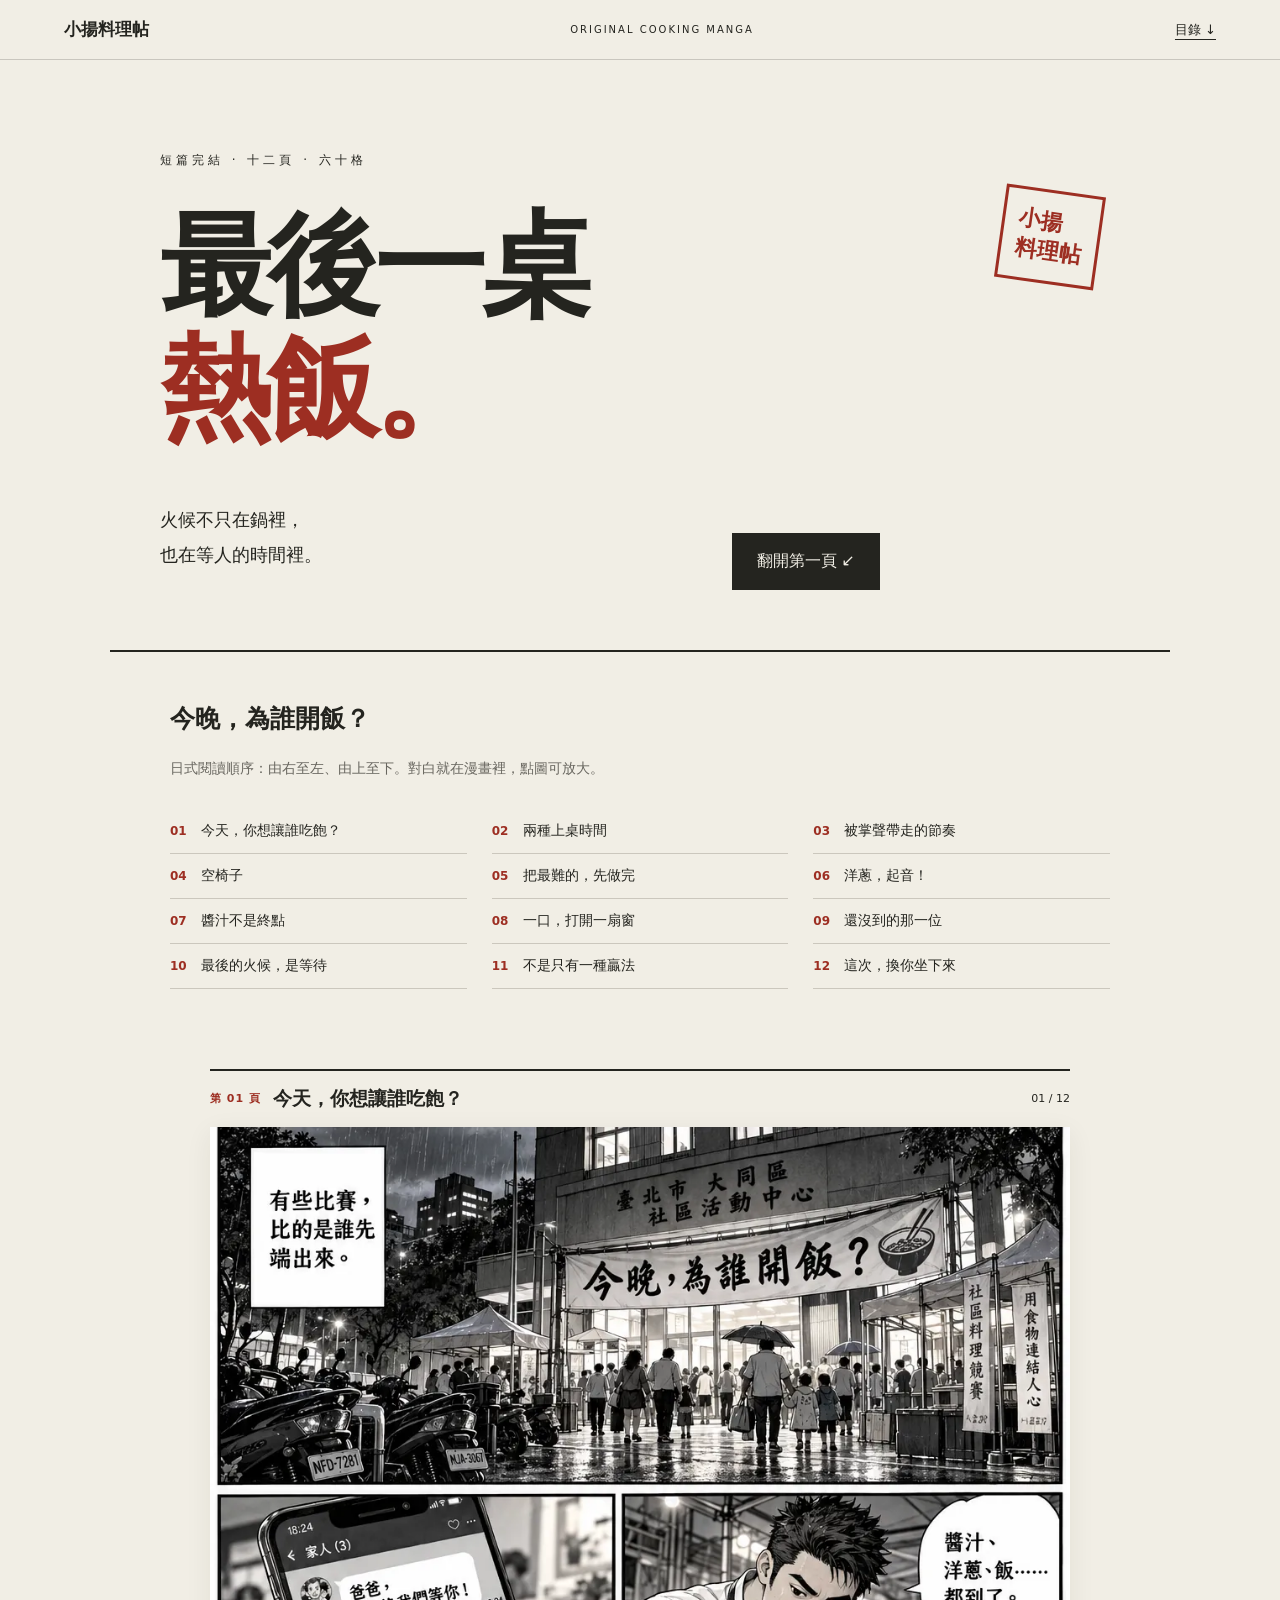
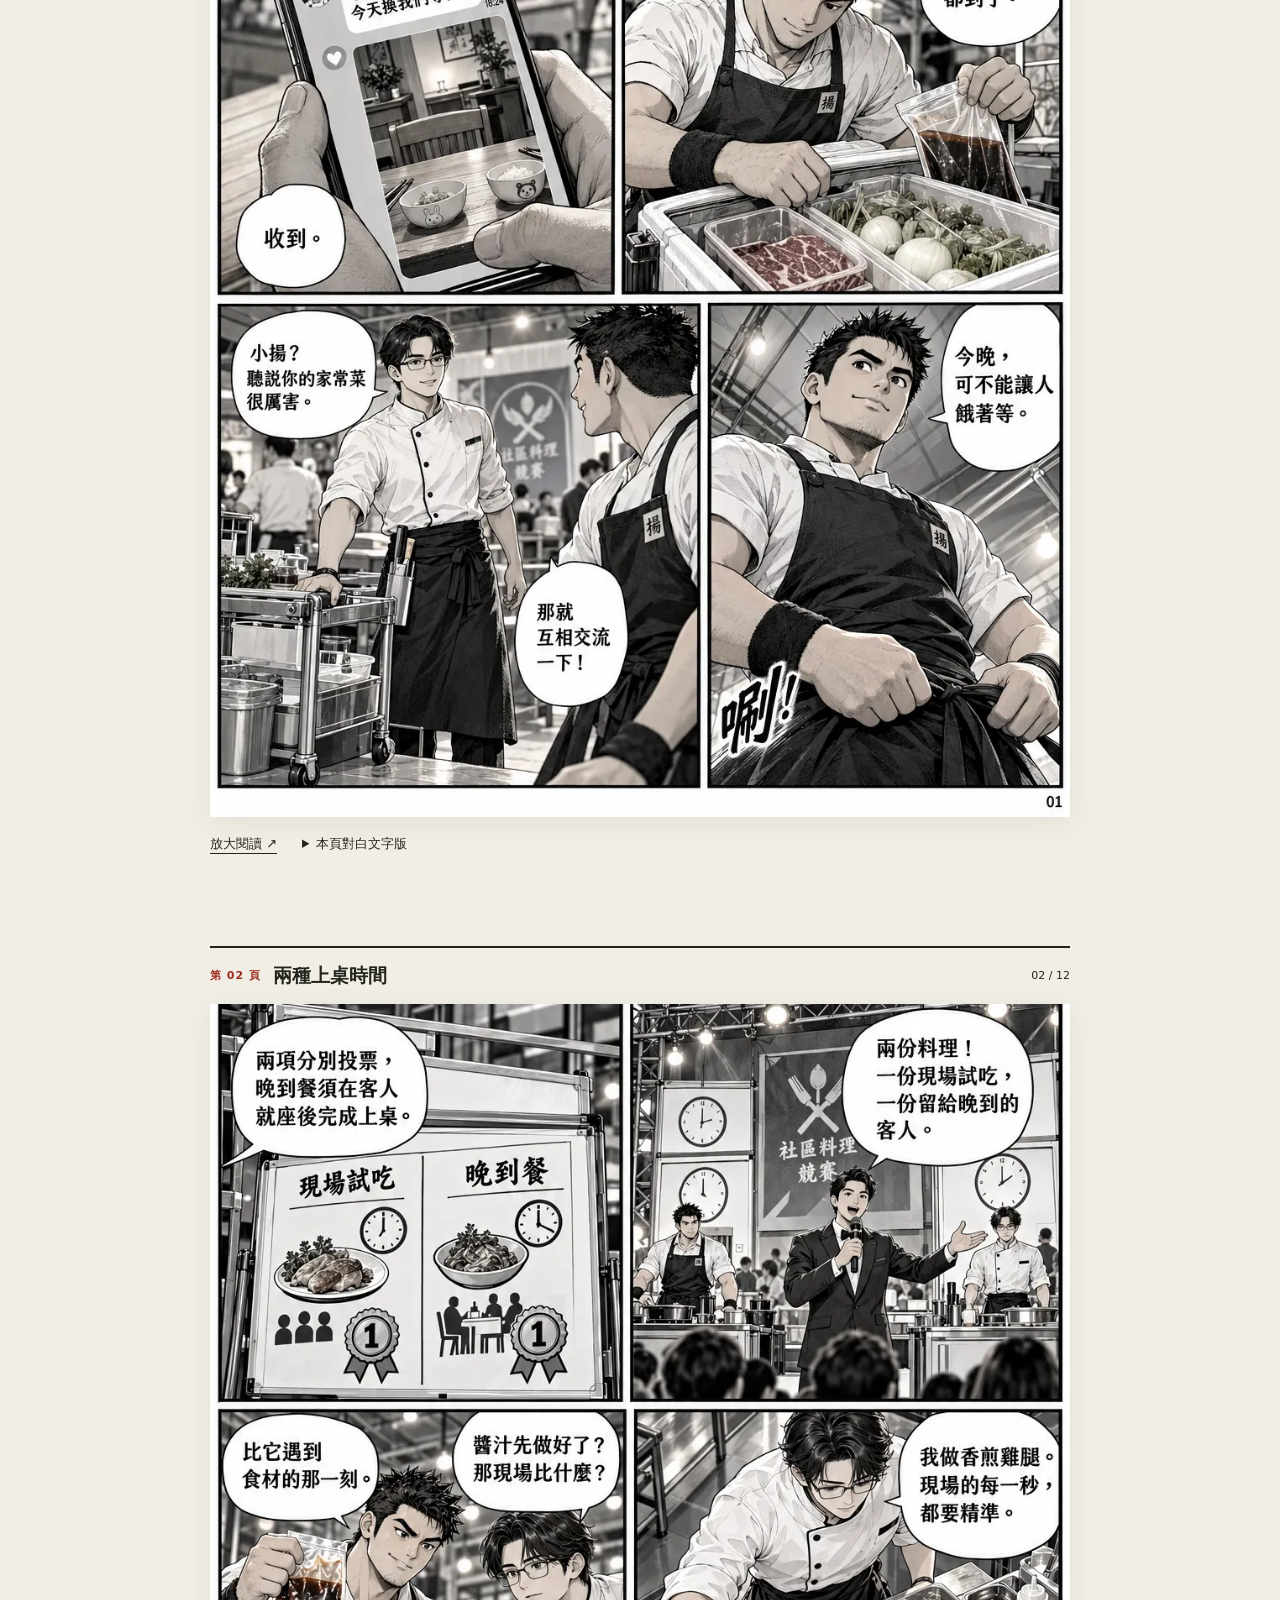
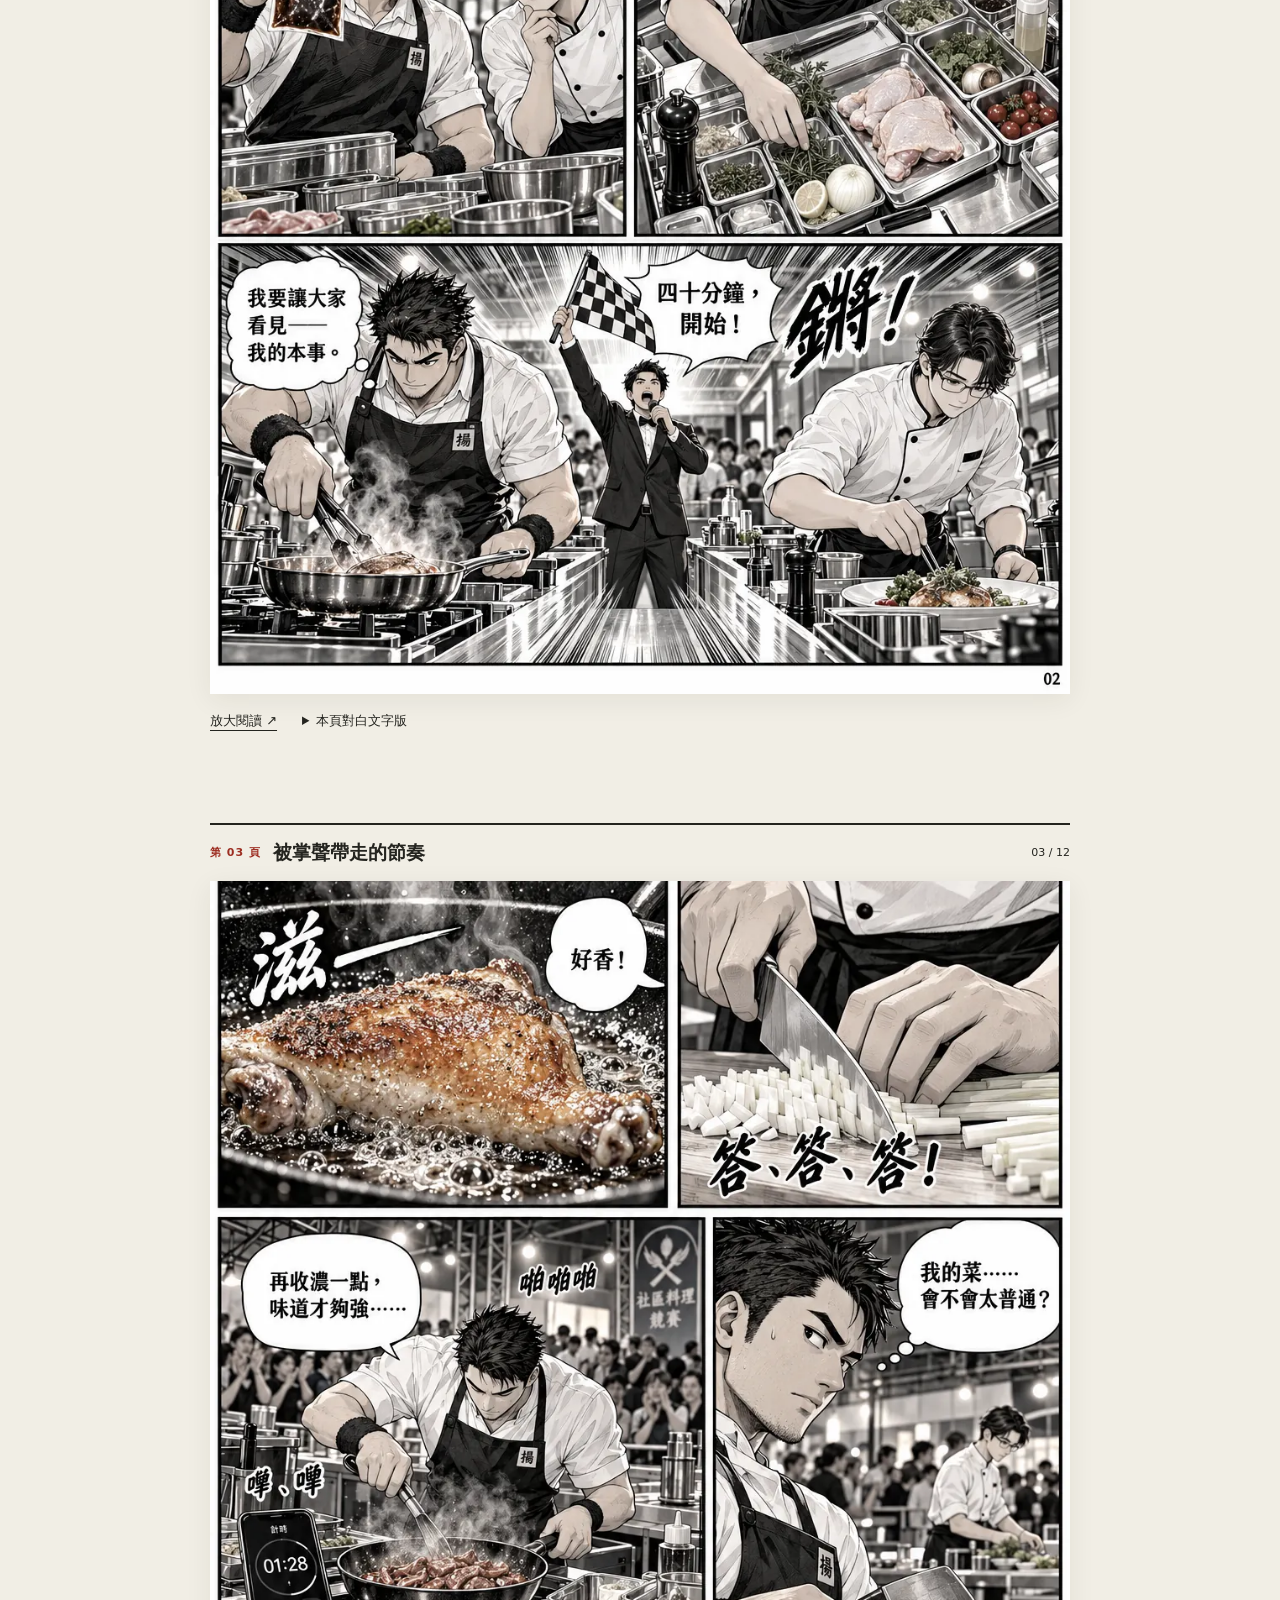
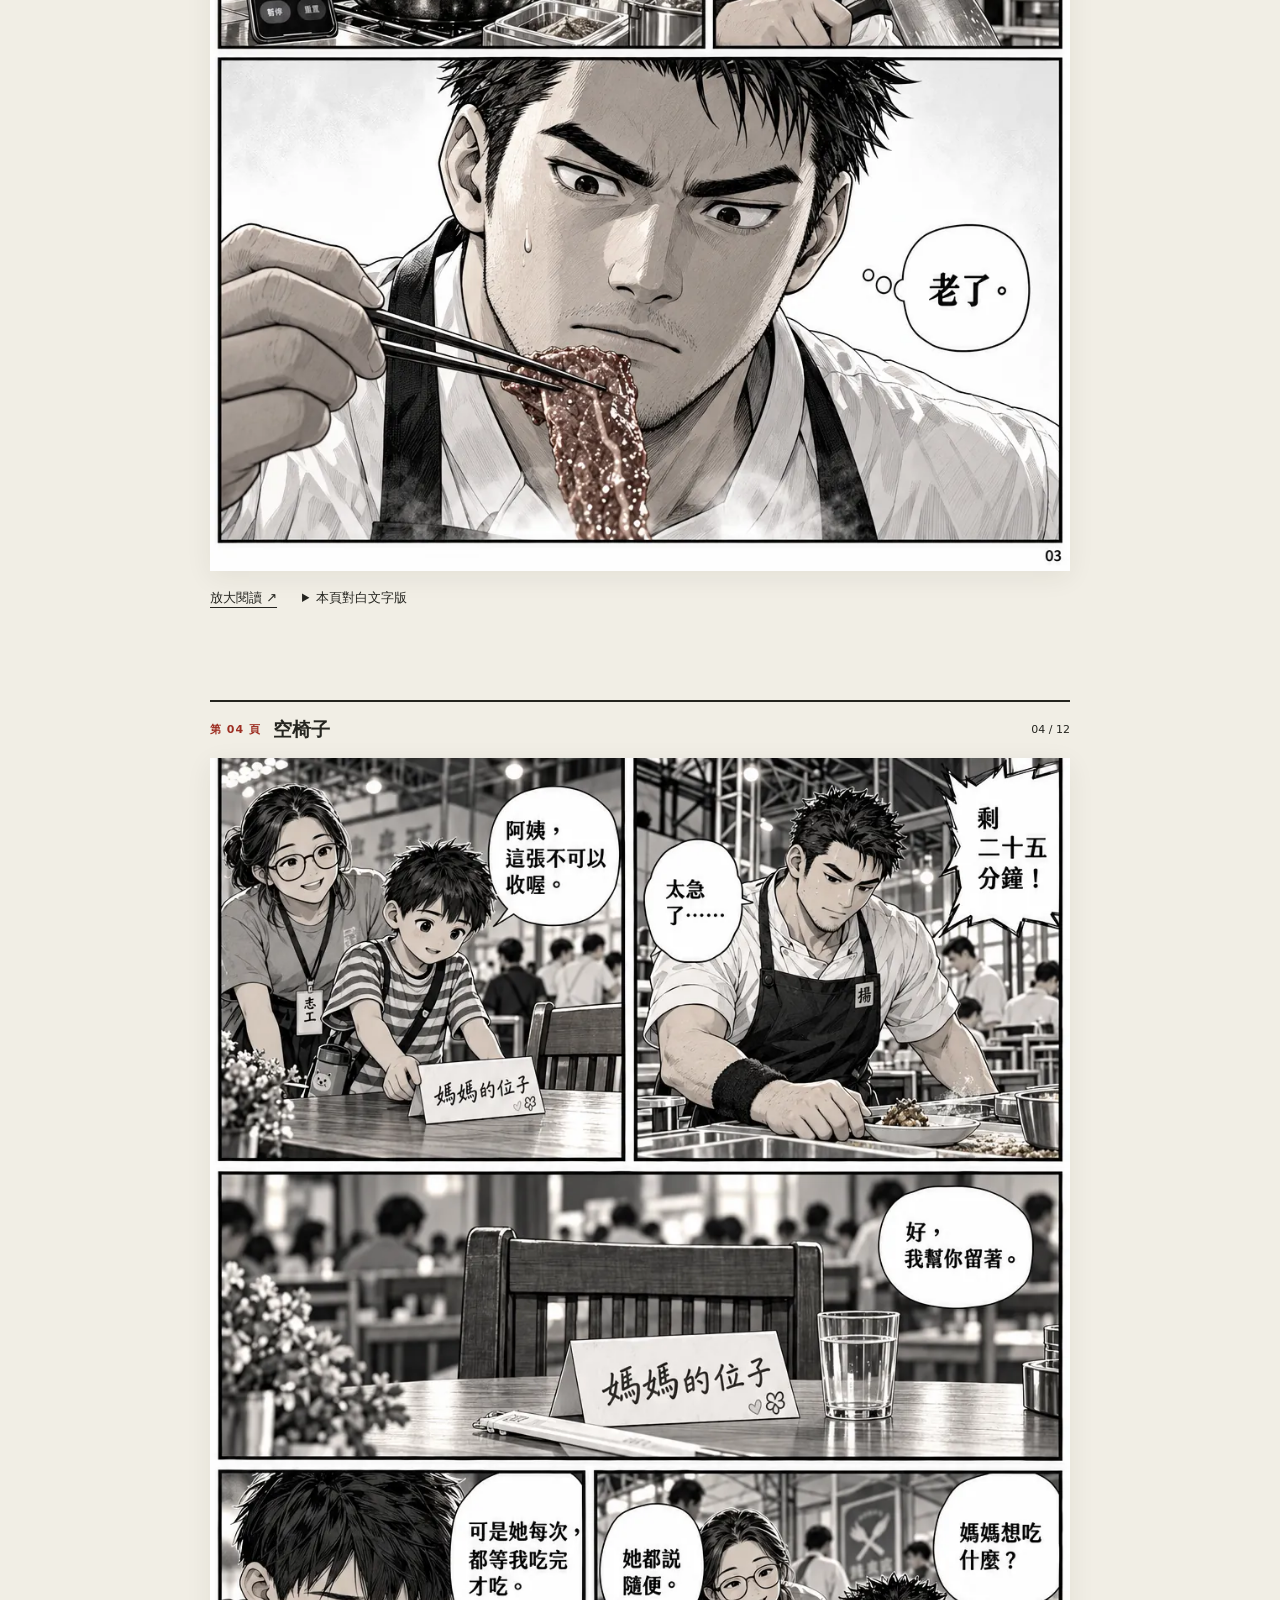
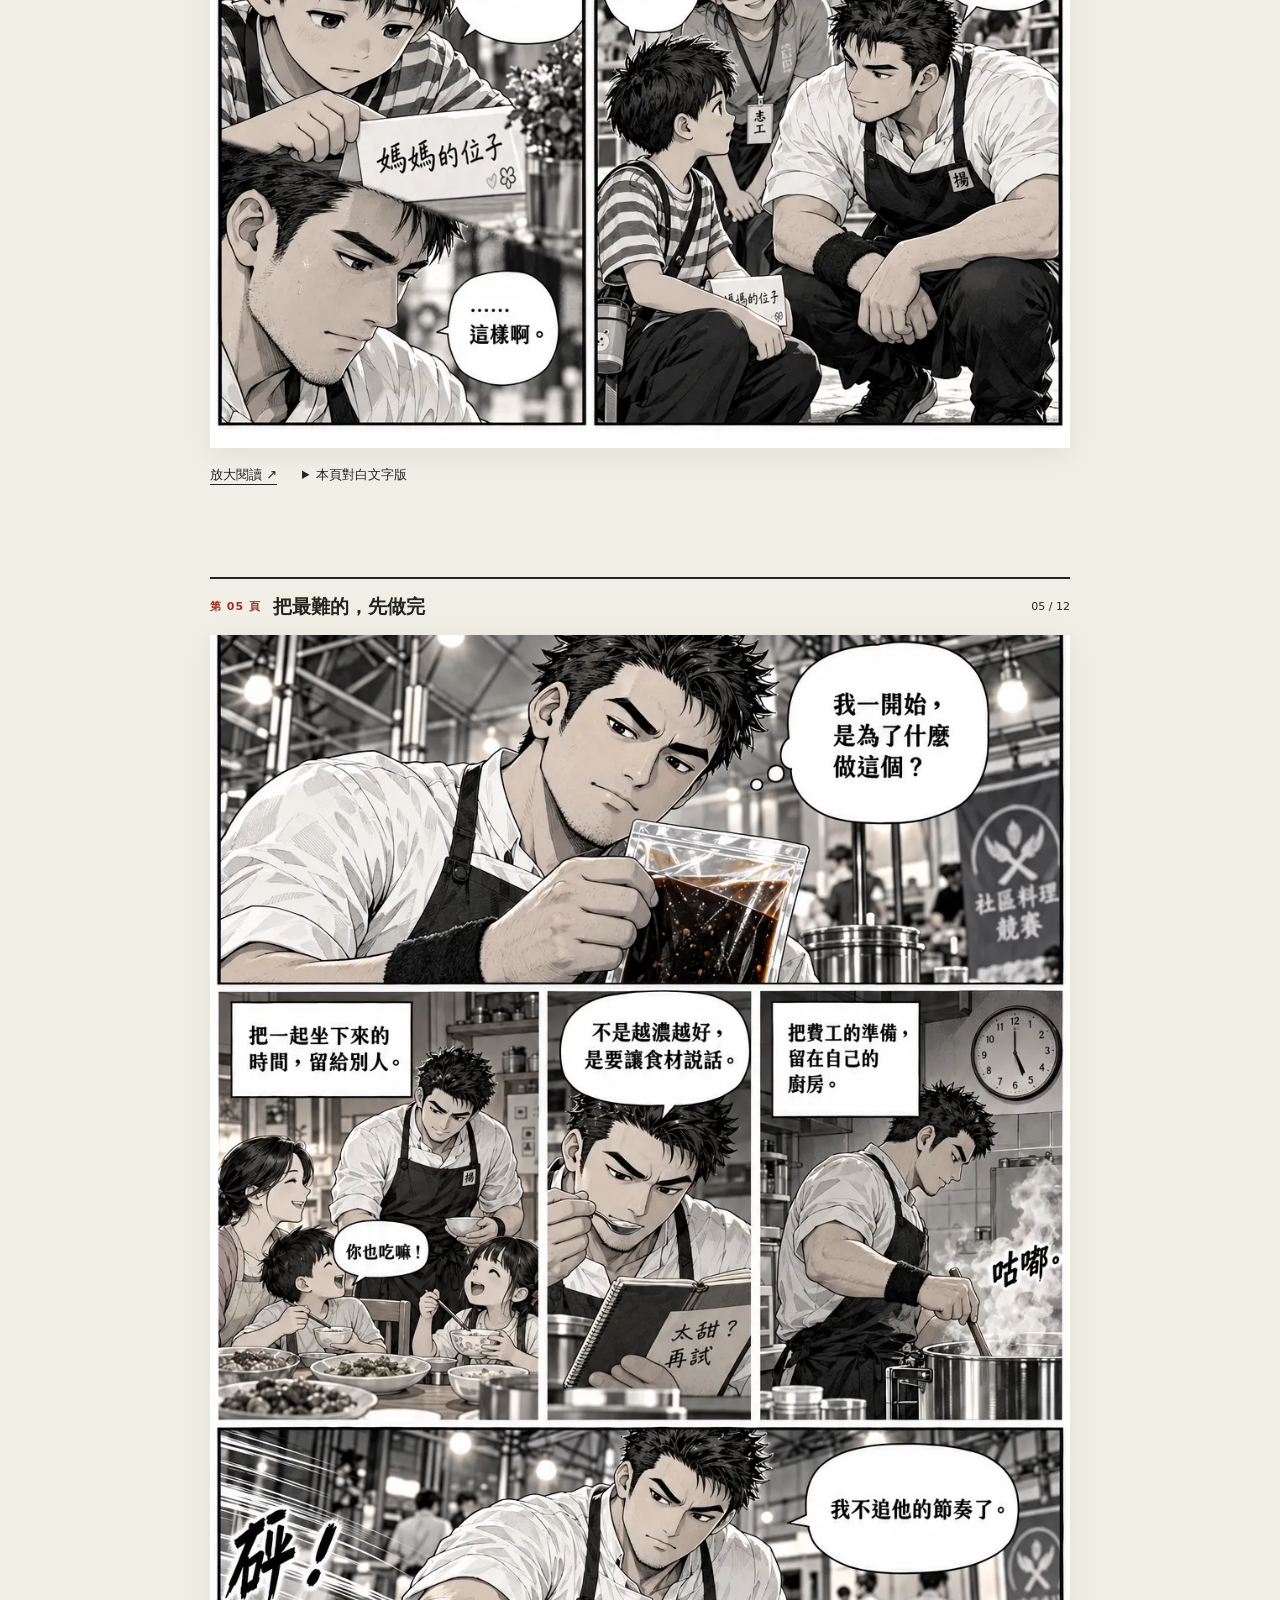
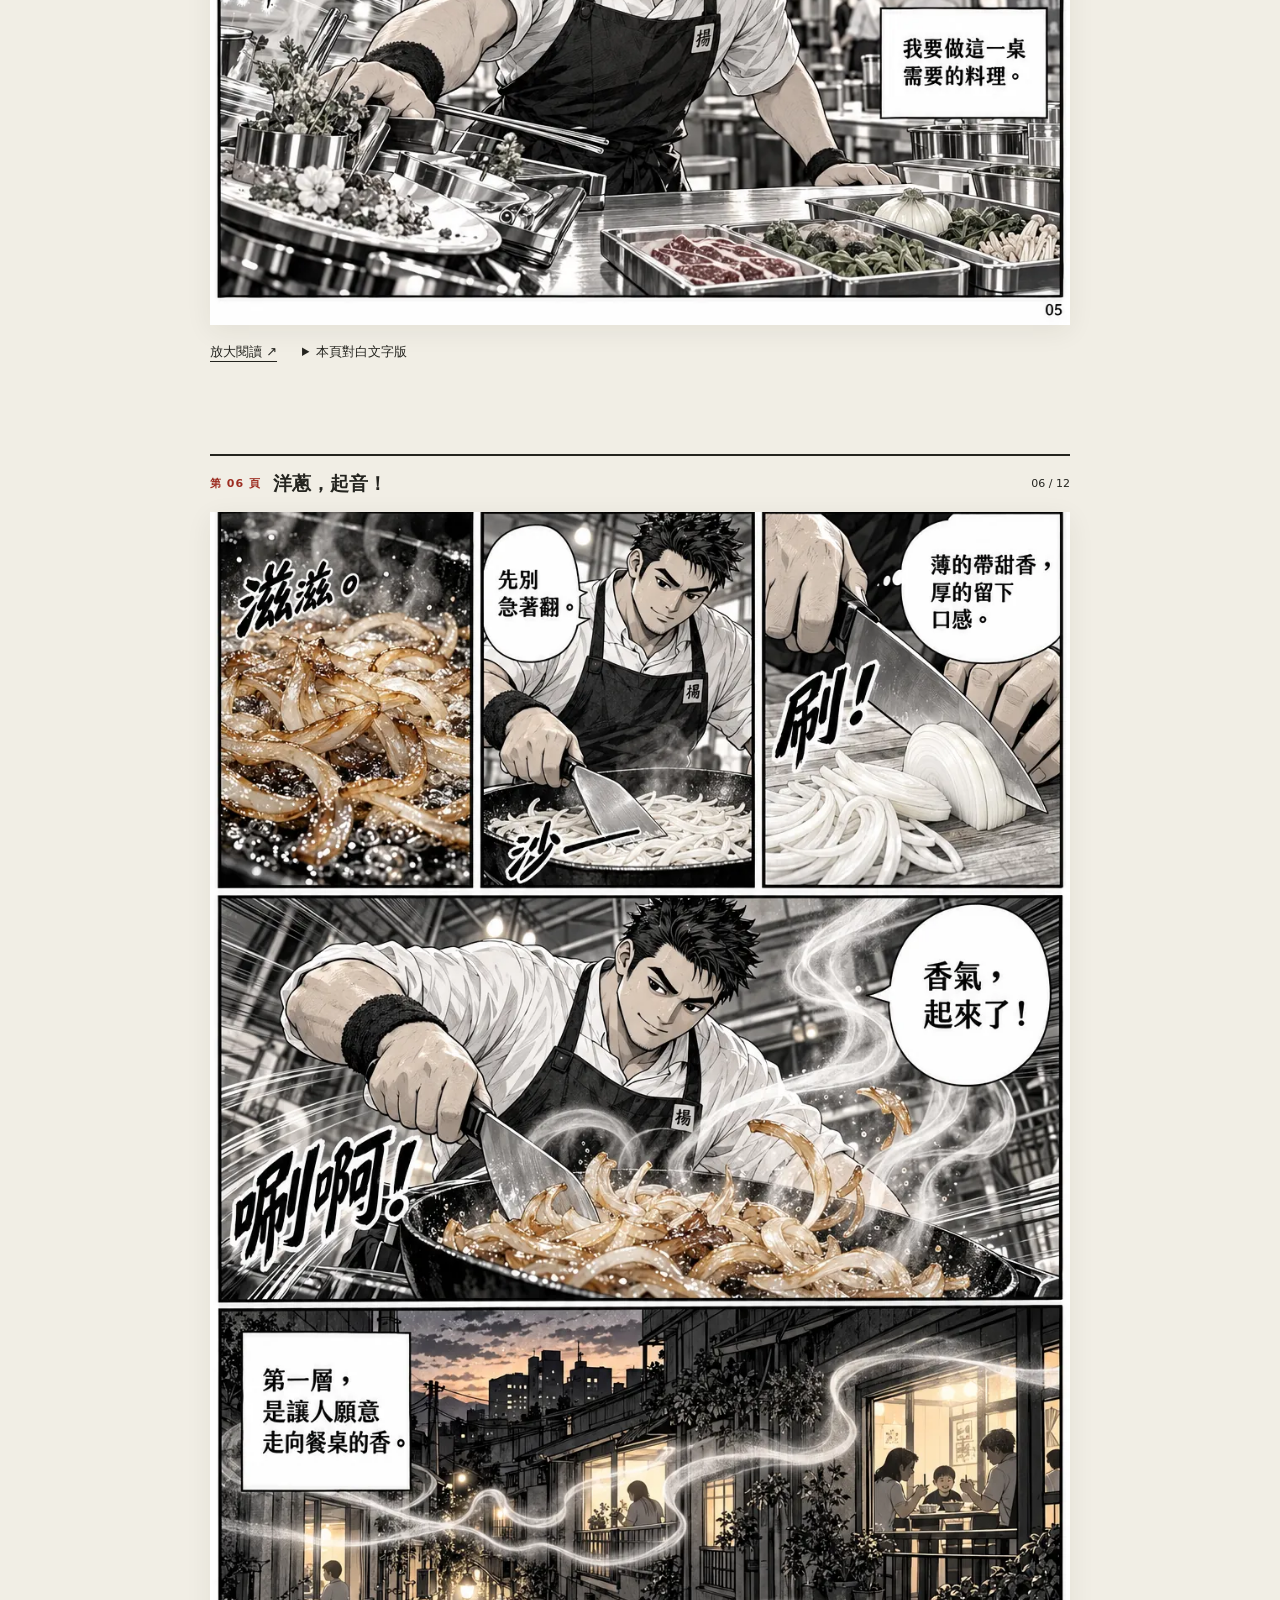
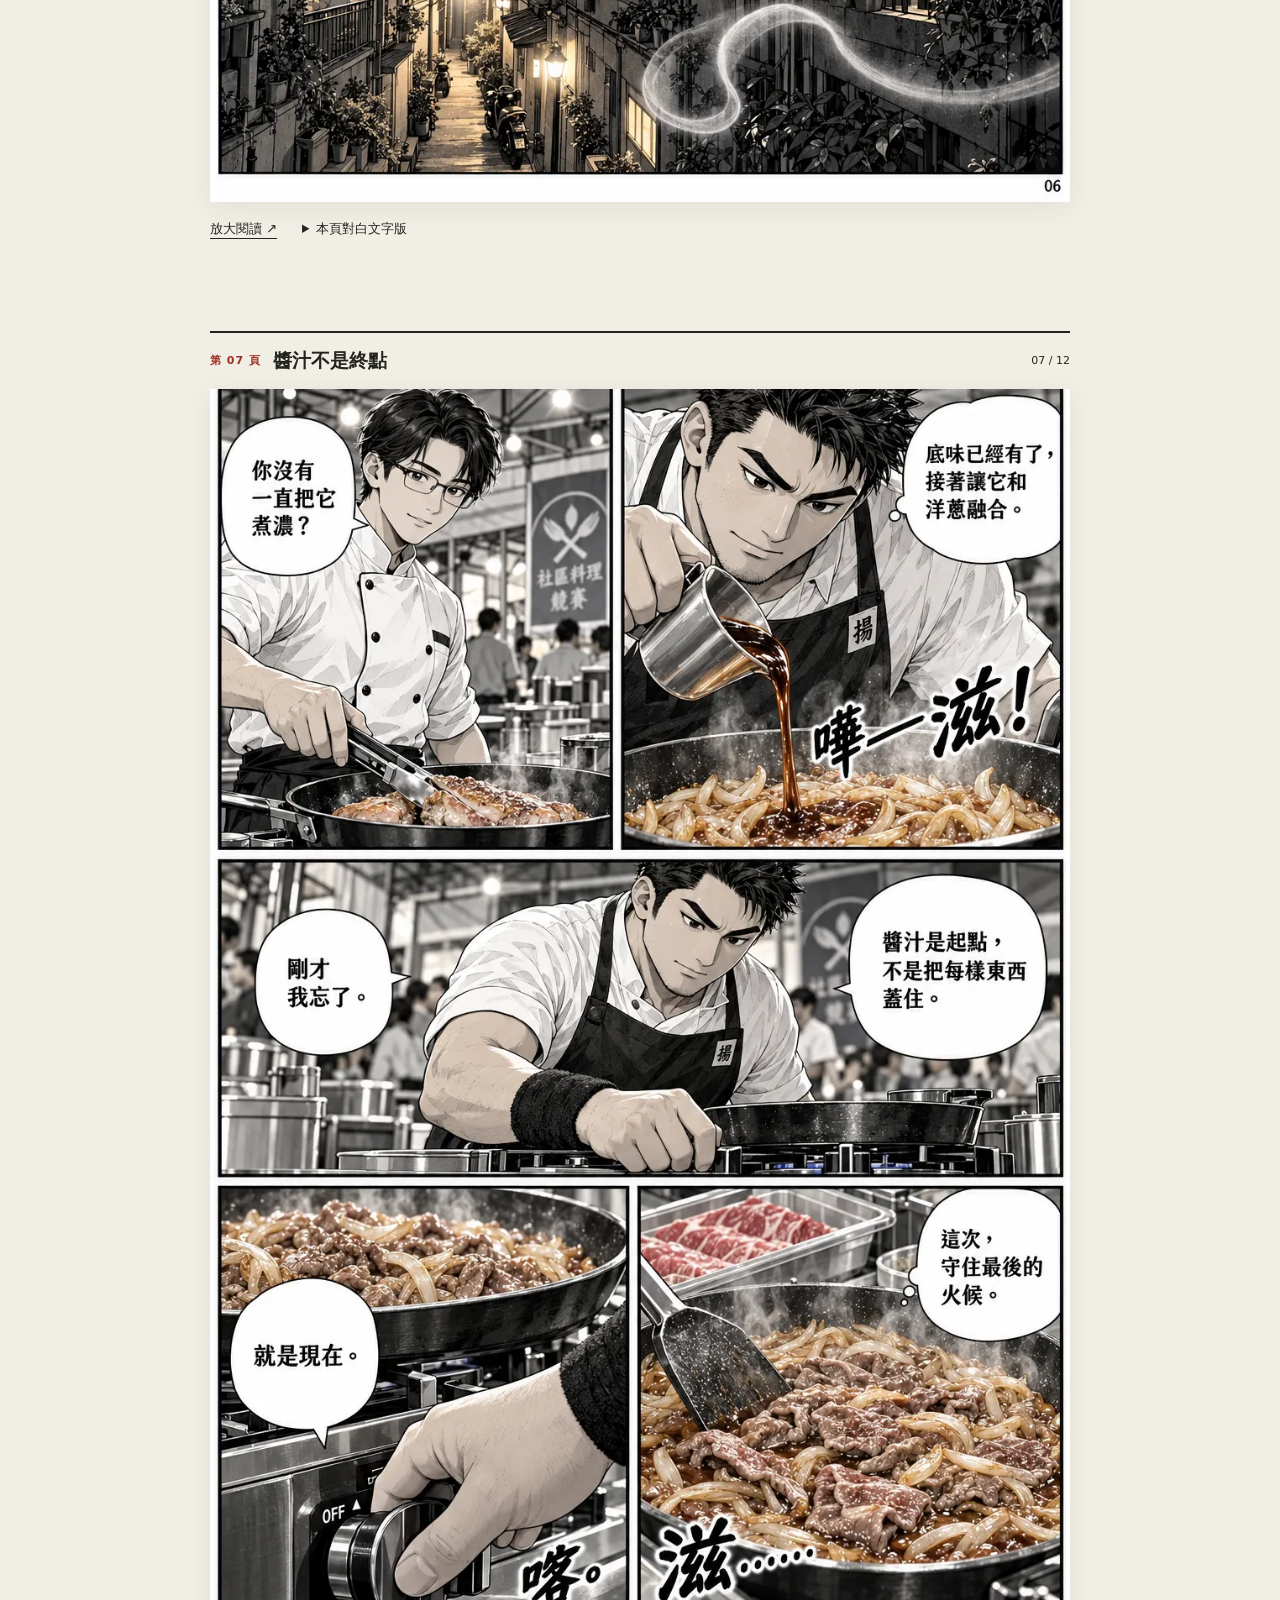
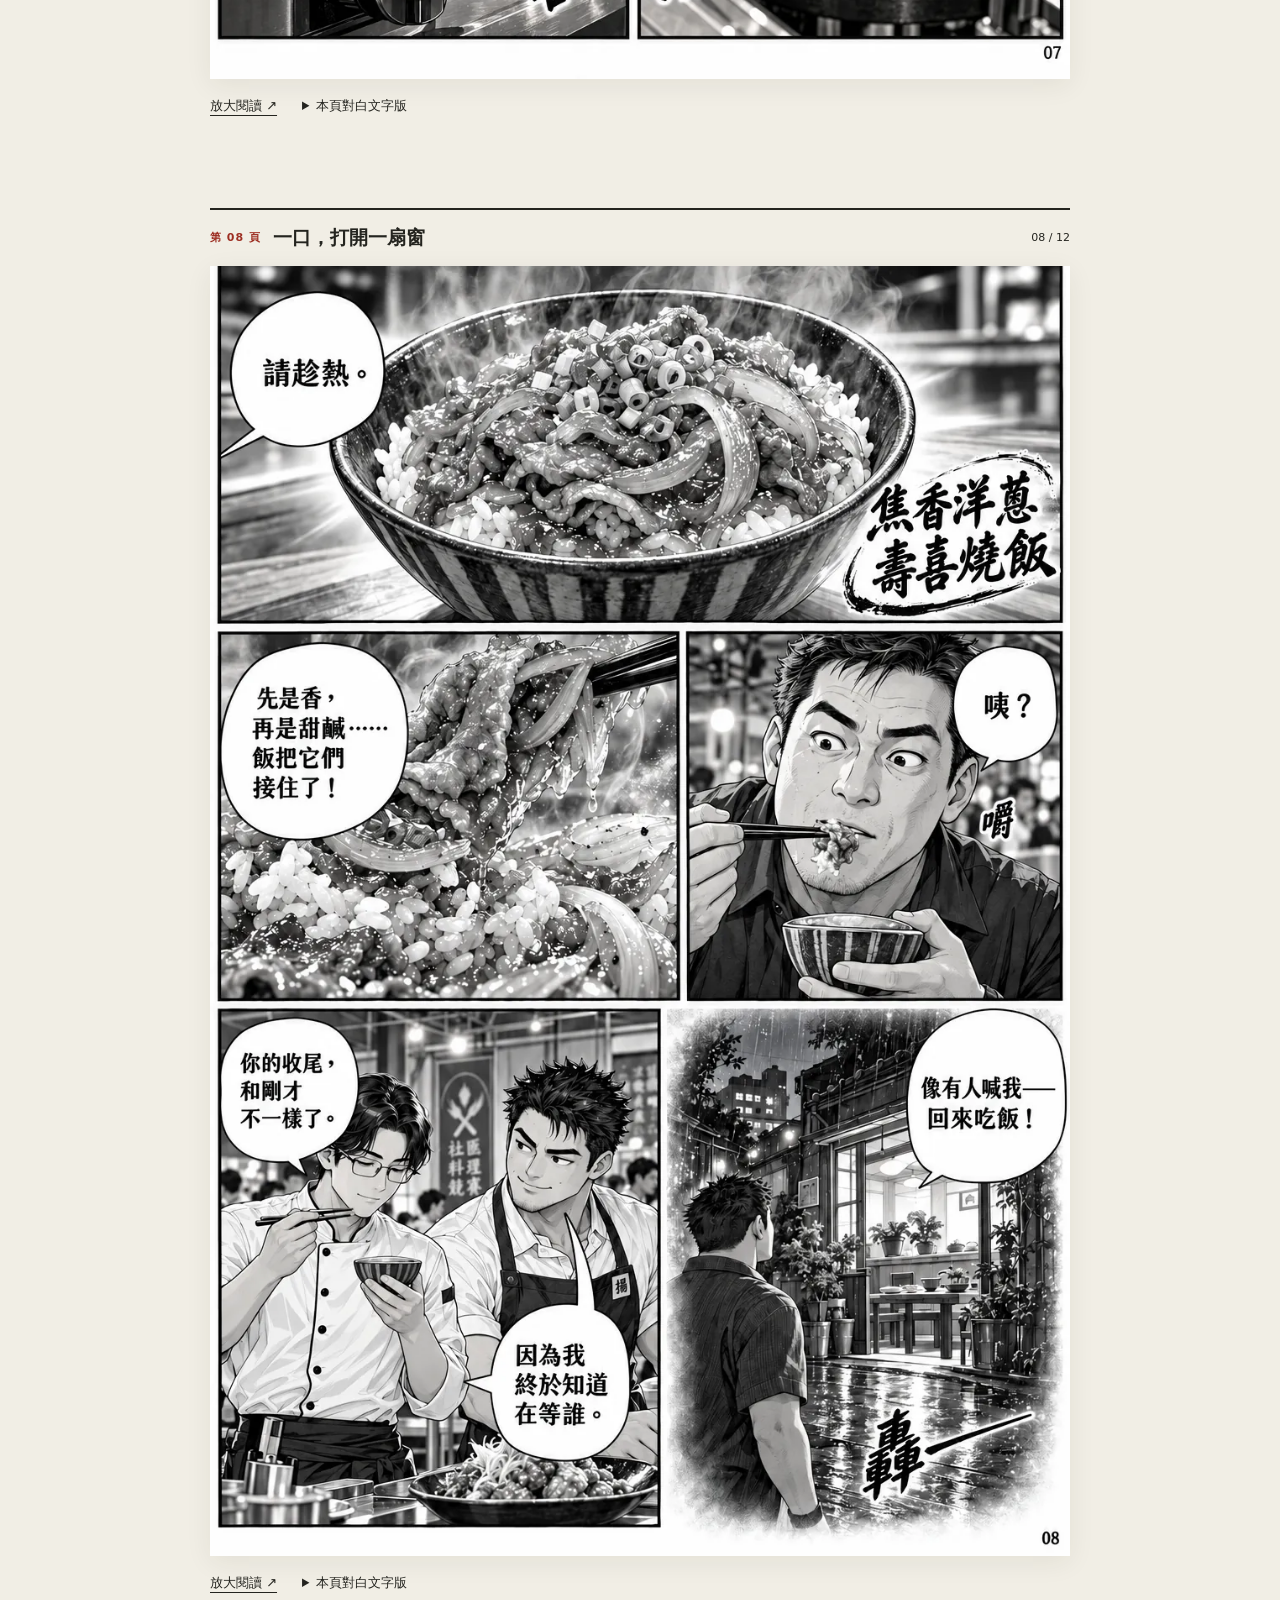
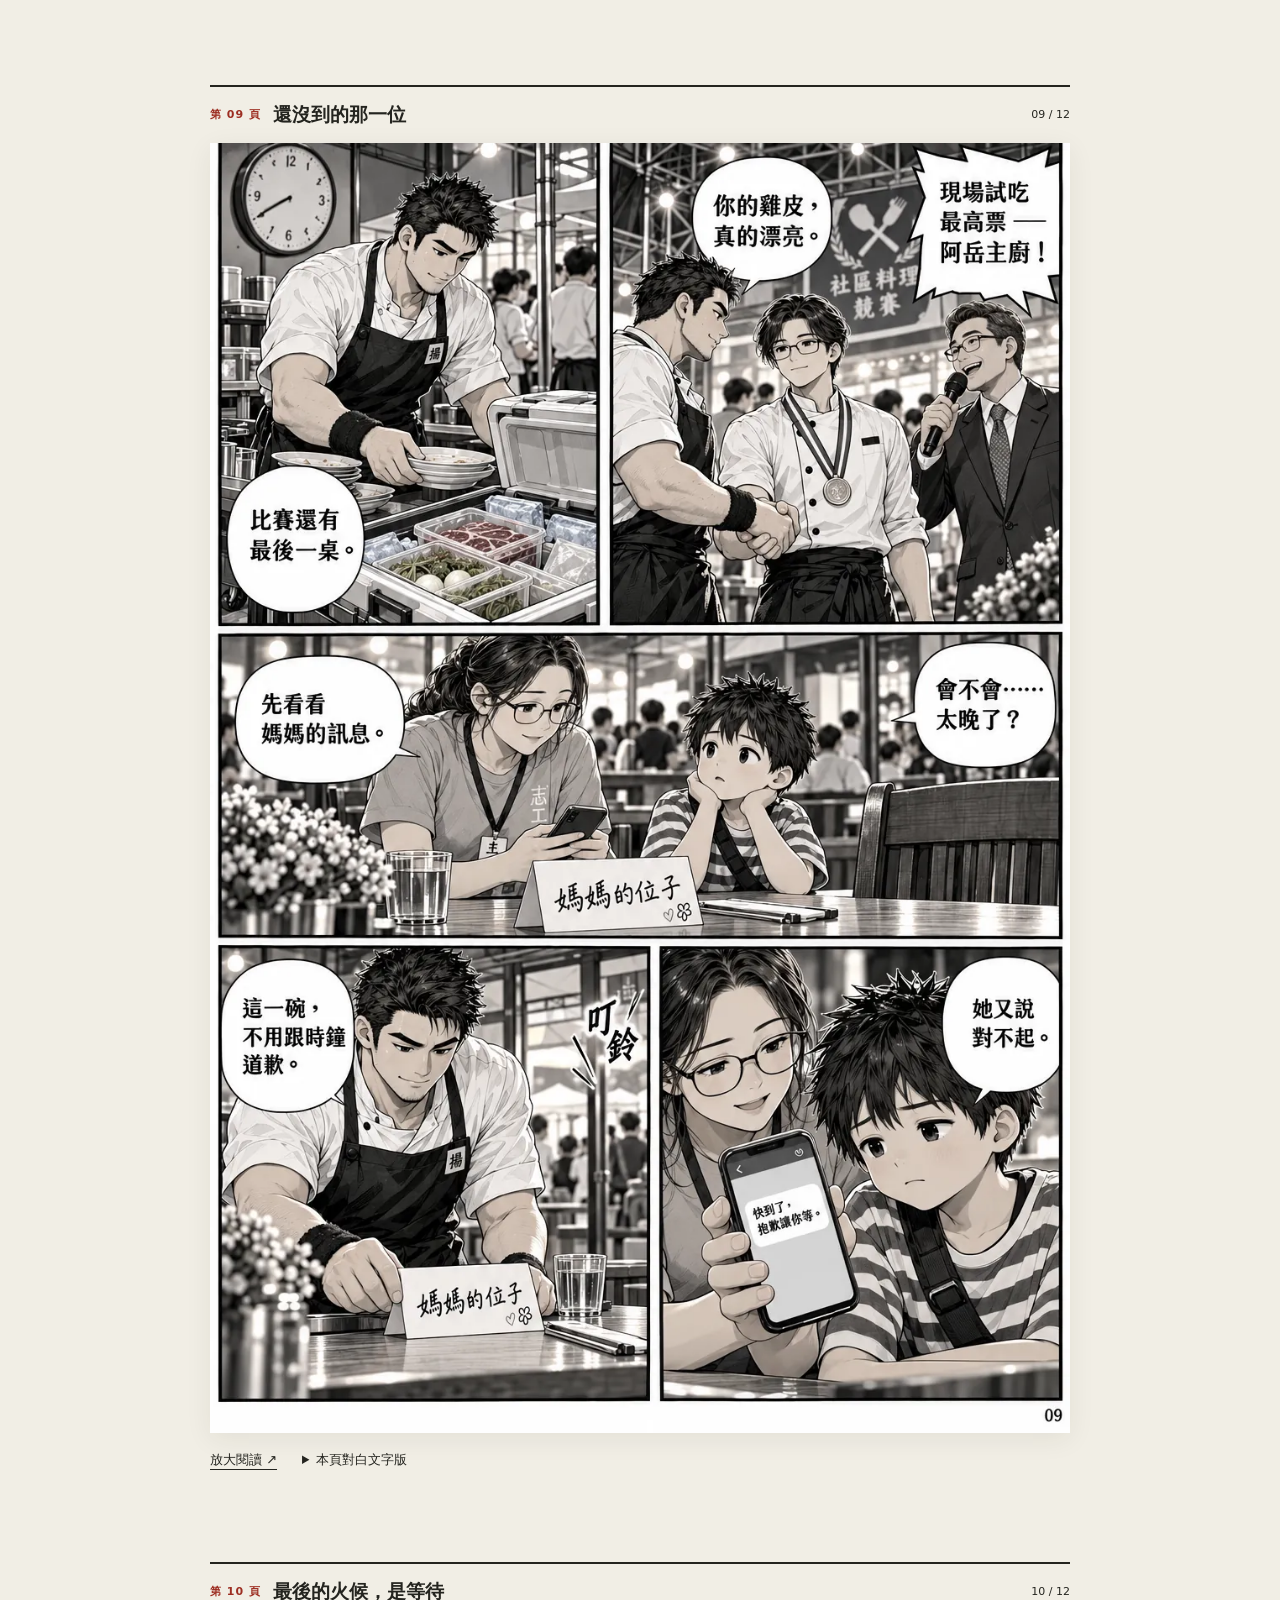
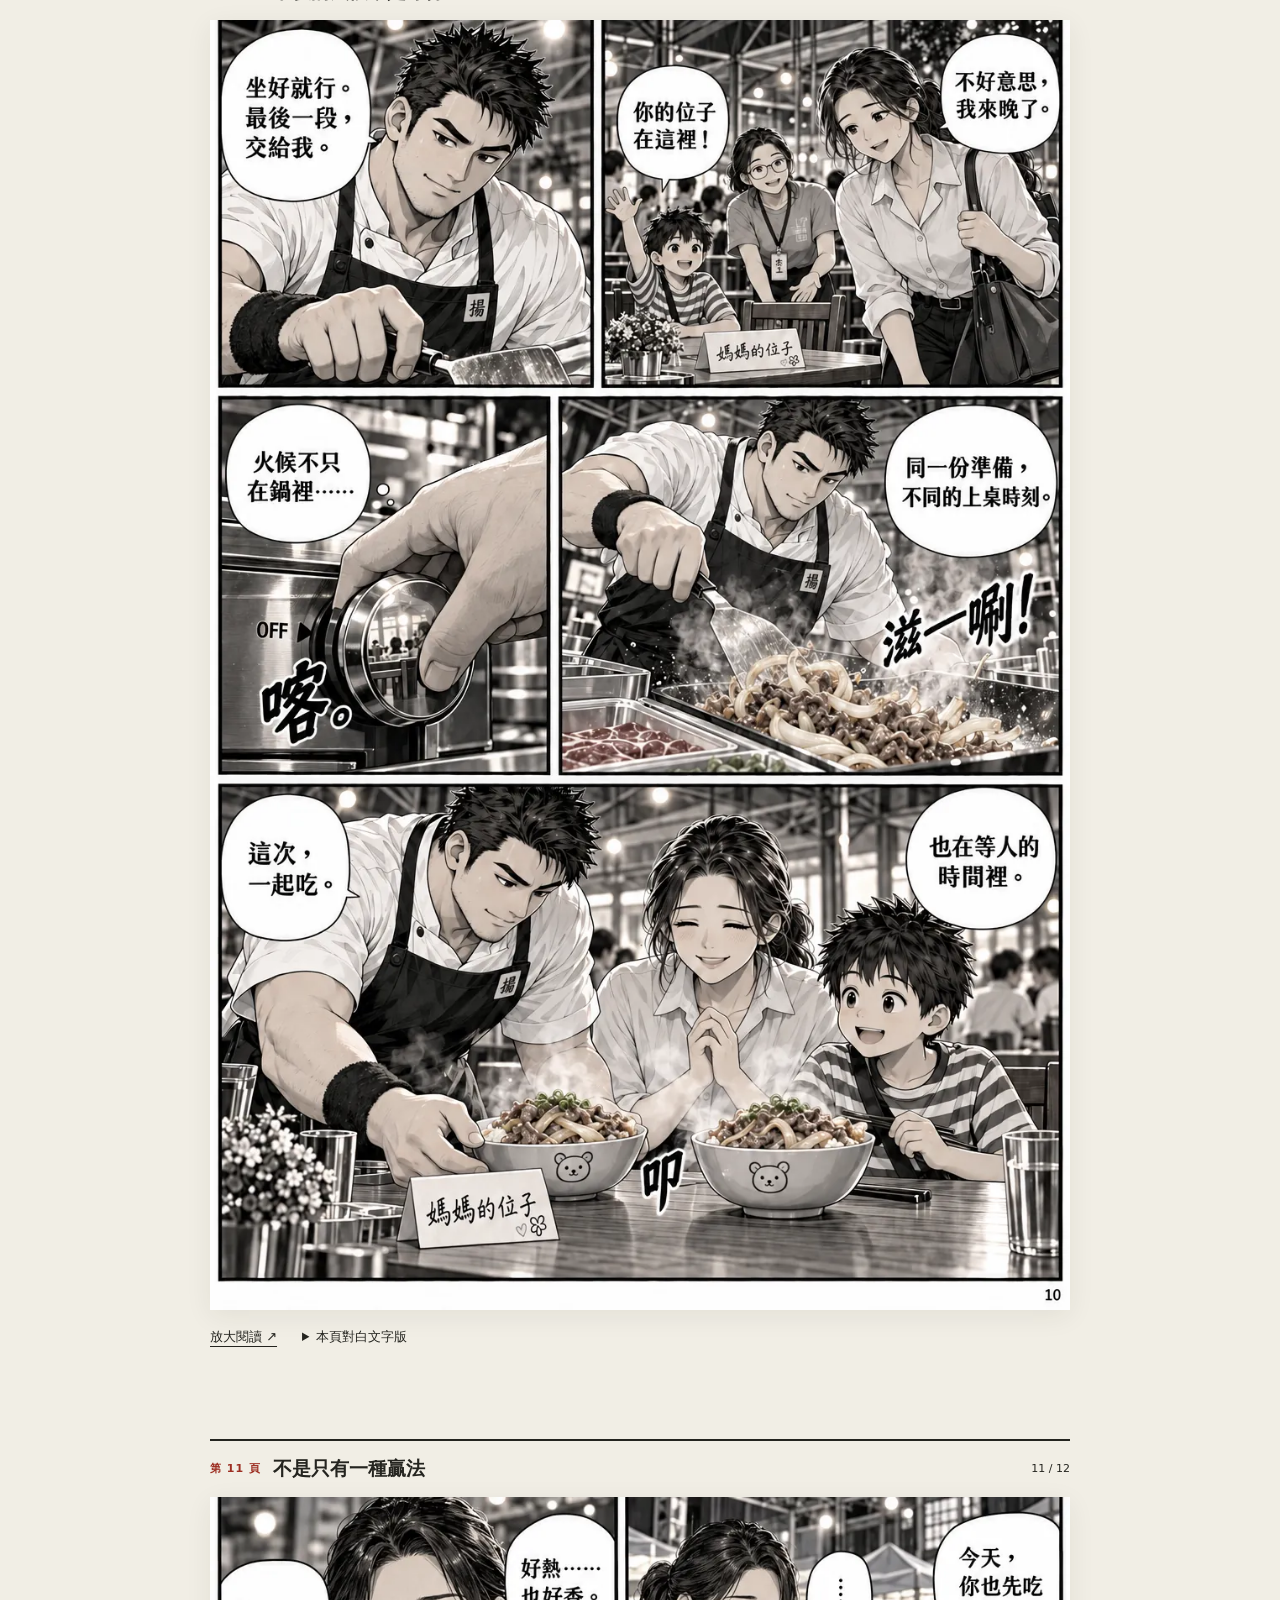
==== index.html @ bcb548ed "Publish 12-page Xiaoyang cooking manga with in-panel dialogue and WebP reader" ====
<!doctype html><html lang="zh-Hant"><head><meta charset="utf-8"><meta name="viewport" content="width=device-width,initial-scale=1"><meta name="theme-color" content="#f1eee5"><title>小揚料理帖｜最後一桌熱飯</title><meta name="description" content="十二頁原創料理漫畫。小揚追逐的最後一道火候，是讓一桌人一起吃飯。繁體中文對白、高壓縮 WebP。"><link rel="stylesheet" href="style.css"><script src="reader.js" defer></script></head><body><div class="topbar"><a href="#top">小揚料理帖</a><span>ORIGINAL COOKING MANGA</span><a href="#contents">目錄 ↓</a></div><main id="top"><div class="cover"><p class="eyebrow">短篇完結 · 十二頁 · 六十格</p><h1>最後一桌<br><em>熱飯。</em></h1><div class="cover-sub"><p>火候不只在鍋裡，<br>也在等人的時間裡。</p><a class="start" href="#p1">翻開第一頁 ↙</a></div><span class="stamp" aria-hidden="true">小揚<br>料理帖</span></div><nav id="contents" aria-label="漫畫目錄"><h2>今晚，為誰開飯？</h2><p>日式閱讀順序：由右至左、由上至下。對白就在漫畫裡，點圖可放大。</p><div class="chapters"><a href="#p1"><b>01</b> 今天，你想讓誰吃飽？</a><a href="#p2"><b>02</b> 兩種上桌時間</a><a href="#p3"><b>03</b> 被掌聲帶走的節奏</a><a href="#p4"><b>04</b> 空椅子</a><a href="#p5"><b>05</b> 把最難的，先做完</a><a href="#p6"><b>06</b> 洋蔥，起音！</a><a href="#p7"><b>07</b> 醬汁不是終點</a><a href="#p8"><b>08</b> 一口，打開一扇窗</a><a href="#p9"><b>09</b> 還沒到的那一位</a><a href="#p10"><b>10</b> 最後的火候，是等待</a><a href="#p11"><b>11</b> 不是只有一種贏法</a><a href="#p12"><b>12</b> 這次，換你坐下來</a></div></nav><div class="pages"><section class="page" id="p1" aria-labelledby="h1"><header><span>第 01 頁</span><h2 id="h1">今天，你想讓誰吃飽？</h2><small>01 / 12</small></header><a class="art" href="assets/page-01.webp" target="_blank" rel="noopener" aria-label="放大第1頁"><img src="assets/page-01.webp" srcset="assets/page-01-800.webp 800w, assets/page-01.webp 1024w" sizes="(max-width: 820px) calc(100vw - 24px), 860px" width="1024" height="1536" loading="eager" decoding="async" alt="第1頁，今天，你想讓誰吃飽？。五格連續漫畫，從右至左閱讀，對白位於漫畫氣泡內。"></a><div class="page-tools"><a href="assets/page-01.webp" target="_blank" rel="noopener">放大閱讀 ↗</a><details><summary>本頁對白文字版</summary><ol><li>1-1 動作：居民提著環保餐具入場，志工引導。<br>旁白：「有些比賽，比的是誰先端出來。」<br>音效：人聲「嗡——」；不要塞滿攤販文字。</li><li>1-2 動作：他確認備料清單，嘴角帶笑。<br>小揚：「醬汁、洋蔥、飯……都到了。」</li><li>1-3 訊息：「爸爸，今天換我們等你！」<br>小揚畫外音：「收到。」</li><li>1-4 小揚：「今晚，可不能讓人餓著等。」<br>音效：「唰！」</li><li>1-5 阿岳：「小揚？聽說你的家常菜很厲害。」<br>小揚：「那就互相交流一下！」<br>翻頁鉤子：兩人視線相接，不使用挑釁式邪笑。</li></ol></details></div></section><section class="page" id="p2" aria-labelledby="h2"><header><span>第 02 頁</span><h2 id="h2">兩種上桌時間</h2><small>02 / 12</small></header><a class="art" href="assets/page-02.webp" target="_blank" rel="noopener" aria-label="放大第2頁"><img src="assets/page-02.webp" srcset="assets/page-02-800.webp 800w, assets/page-02.webp 1024w" sizes="(max-width: 820px) calc(100vw - 24px), 860px" width="1024" height="1536" loading="lazy" decoding="async" alt="第2頁，兩種上桌時間。五格連續漫畫，從右至左閱讀，對白位於漫畫氣泡內。"></a><div class="page-tools"><a href="assets/page-02.webp" target="_blank" rel="noopener">放大閱讀 ↗</a><details><summary>本頁對白文字版</summary><ol><li>2-1 主持人：「兩份料理！一份現場試吃，一份留給晚到的客人。」</li><li>2-2 主持人畫外音：「兩項分別投票，晚到餐須在客人就座後完成上桌。」<br>小字美術註：規則不要求把熟食放著等待；允許安全備料、到場再做最後烹調。</li><li>2-3 阿岳：「我做香煎雞腿。現場的每一秒，都要精準。」</li><li>2-4 阿岳：「醬汁先做好了？那現場比什麼？」<br>小揚：「比它遇到食材的那一刻。」</li><li>2-5 主持人：「四十分鐘，開始！」<br>音效：「鏘！」<br>頁尾小揚內心：「我要讓大家看見——我的本事。」</li></ol></details></div></section><section class="page" id="p3" aria-labelledby="h3"><header><span>第 03 頁</span><h2 id="h3">被掌聲帶走的節奏</h2><small>03 / 12</small></header><a class="art" href="assets/page-03.webp" target="_blank" rel="noopener" aria-label="放大第3頁"><img src="assets/page-03.webp" srcset="assets/page-03-800.webp 800w, assets/page-03.webp 1024w" sizes="(max-width: 820px) calc(100vw - 24px), 860px" width="1024" height="1536" loading="lazy" decoding="async" alt="第3頁，被掌聲帶走的節奏。五格連續漫畫，從右至左閱讀，對白位於漫畫氣泡內。"></a><div class="page-tools"><a href="assets/page-03.webp" target="_blank" rel="noopener">放大閱讀 ↗</a><details><summary>本頁對白文字版</summary><ol><li>3-1 音效：「答、答、答！」<br>無對白。</li><li>3-2 音效：「滋——」<br>觀眾畫外音：「好香！」</li><li>3-3 小揚內心：「我的菜……會不會太普通？」</li><li>3-4 音效：「嗶、嗶」與遠處「啪啪啪啪」。<br>小揚：「再收濃一點，味道才夠強……」</li><li>3-5 小揚內心：「老了。」<br>無音效，讓上一格的聲音在此消失。<br>翻頁鉤子：小揚眉心一滴汗，不能把失誤畫成食安事故。</li></ol></details></div></section><section class="page" id="p4" aria-labelledby="h4"><header><span>第 04 頁</span><h2 id="h4">空椅子</h2><small>04 / 12</small></header><a class="art" href="assets/page-04.webp" target="_blank" rel="noopener" aria-label="放大第4頁"><img src="assets/page-04.webp" srcset="assets/page-04-800.webp 800w, assets/page-04.webp 1024w" sizes="(max-width: 820px) calc(100vw - 24px), 860px" width="1024" height="1536" loading="lazy" decoding="async" alt="第4頁，空椅子。五格連續漫畫，從右至左閱讀，對白位於漫畫氣泡內。"></a><div class="page-tools"><a href="assets/page-04.webp" target="_blank" rel="noopener">放大閱讀 ↗</a><details><summary>本頁對白文字版</summary><ol><li>4-1 小揚：「太急了……」<br>遠處主持人：「剩二十五分鐘！」</li><li>4-2 紙卡：「媽媽的位子」。<br>阿禾：「阿姨，這張不可以收喔。」</li><li>4-3 志工阿姨畫外音：「好，我幫你留著。」<br>無音效。</li><li>4-4 小揚：「媽媽想吃什麼？」<br>阿禾：「她都說隨便。」</li><li>4-5 阿禾：「可是她每次，都等我吃完才吃。」<br>小揚畫外音：「……這樣啊。」<br>翻頁鉤子：小揚表情由焦急轉為安靜。</li></ol></details></div></section><section class="page" id="p5" aria-labelledby="h5"><header><span>第 05 頁</span><h2 id="h5">把最難的，先做完</h2><small>05 / 12</small></header><a class="art" href="assets/page-05.webp" target="_blank" rel="noopener" aria-label="放大第5頁"><img src="assets/page-05.webp" srcset="assets/page-05-800.webp 800w, assets/page-05.webp 1024w" sizes="(max-width: 820px) calc(100vw - 24px), 860px" width="1024" height="1536" loading="lazy" decoding="async" alt="第5頁，把最難的，先做完。五格連續漫畫，從右至左閱讀，對白位於漫畫氣泡內。"></a><div class="page-tools"><a href="assets/page-05.webp" target="_blank" rel="noopener">放大閱讀 ↗</a><details><summary>本頁對白文字版</summary><ol><li>5-1 小揚內心：「我一開始，是為了什麼做這個？」</li><li>5-2 旁白：「把費工的準備，留在自己的廚房。」<br>音效：「咕嘟、咕嘟。」</li><li>5-3 小揚：「不是越濃越好，是要讓食材說話。」</li><li>5-4 旁白：「把一起坐下來的時間，留給別人。」<br>孩子：「你也吃嘛！」</li><li>5-5 小揚：「我不追他的節奏了。」<br>頁尾內心：「我要做這一桌需要的料理。」</li></ol></details></div></section><section class="page" id="p6" aria-labelledby="h6"><header><span>第 06 頁</span><h2 id="h6">洋蔥，起音！</h2><small>06 / 12</small></header><a class="art" href="assets/page-06.webp" target="_blank" rel="noopener" aria-label="放大第6頁"><img src="assets/page-06.webp" srcset="assets/page-06-800.webp 800w, assets/page-06.webp 1024w" sizes="(max-width: 820px) calc(100vw - 24px), 860px" width="1024" height="1536" loading="lazy" decoding="async" alt="第6頁，洋蔥，起音！。五格連續漫畫，從右至左閱讀，對白位於漫畫氣泡內。"></a><div class="page-tools"><a href="assets/page-06.webp" target="_blank" rel="noopener">放大閱讀 ↗</a><details><summary>本頁對白文字版</summary><ol><li>6-1 小揚內心：「薄的帶甜香，厚的留下口感。」<br>音效：「刷！」</li><li>6-2 音效：「沙——」<br>小揚：「先別急著翻。」</li><li>6-3 音效：「滋滋……」<br>無對白。</li><li>6-4 小揚：「香氣，起來了！」<br>音效：「唰啊！」</li><li>6-5 旁白：「第一層，是讓人願意走向餐桌的香。」<br>翻頁鉤子：光帶延伸到下一頁醬汁流線。</li></ol></details></div></section><section class="page" id="p7" aria-labelledby="h7"><header><span>第 07 頁</span><h2 id="h7">醬汁不是終點</h2><small>07 / 12</small></header><a class="art" href="assets/page-07.webp" target="_blank" rel="noopener" aria-label="放大第7頁"><img src="assets/page-07.webp" srcset="assets/page-07-800.webp 800w, assets/page-07.webp 1024w" sizes="(max-width: 820px) calc(100vw - 24px), 860px" width="1024" height="1536" loading="lazy" decoding="async" alt="第7頁，醬汁不是終點。五格連續漫畫，從右至左閱讀，對白位於漫畫氣泡內。"></a><div class="page-tools"><a href="assets/page-07.webp" target="_blank" rel="noopener">放大閱讀 ↗</a><details><summary>本頁對白文字版</summary><ol><li>7-1 音效：「嘩——滋！」<br>小揚內心：「底味已經有了，接著讓它和洋蔥融合。」</li><li>7-2 阿岳：「你沒有一直把它煮濃？」</li><li>7-3 小揚：「醬汁是起點，不是把每樣東西蓋住。」<br>小揚：「剛才我忘了。」</li><li>7-4 小揚內心：「這次，守住最後的火候。」<br>音效：「滋……」</li><li>7-5 音效：「喀。」<br>小揚：「就是現在。」<br>翻頁鉤子：前段轟烈聲音停下，讓盛飯聲接續。</li></ol></details></div></section><section class="page" id="p8" aria-labelledby="h8"><header><span>第 08 頁</span><h2 id="h8">一口，打開一扇窗</h2><small>08 / 12</small></header><a class="art" href="assets/page-08.webp" target="_blank" rel="noopener" aria-label="放大第8頁"><img src="assets/page-08.webp" srcset="assets/page-08-800.webp 800w, assets/page-08.webp 1024w" sizes="(max-width: 820px) calc(100vw - 24px), 860px" width="1024" height="1536" loading="lazy" decoding="async" alt="第8頁，一口，打開一扇窗。五格連續漫畫，從右至左閱讀，對白位於漫畫氣泡內。"></a><div class="page-tools"><a href="assets/page-08.webp" target="_blank" rel="noopener">放大閱讀 ↗</a><details><summary>本頁對白文字版</summary><ol><li>8-1 菜名字幕：「焦香洋蔥壽喜燒飯」。<br>小揚畫外音：「請趁熱。」</li><li>8-2 試吃者：「咦？」<br>音效：小小「嚼」。</li><li>8-3 試吃者畫外音：「先是香，再是甜鹹……飯把它們接住了！」</li><li>8-4 試吃者：「像有人喊我——回來吃飯！」<br>音效：「轟——」以白色字嵌入光中。</li><li>8-5 阿岳：「你的收尾，和剛才不一樣了。」<br>小揚：「因為我終於知道在等誰。」</li></ol></details></div></section><section class="page" id="p9" aria-labelledby="h9"><header><span>第 09 頁</span><h2 id="h9">還沒到的那一位</h2><small>09 / 12</small></header><a class="art" href="assets/page-09.webp" target="_blank" rel="noopener" aria-label="放大第9頁"><img src="assets/page-09.webp" srcset="assets/page-09-800.webp 800w, assets/page-09.webp 1024w" sizes="(max-width: 820px) calc(100vw - 24px), 860px" width="1024" height="1536" loading="lazy" decoding="async" alt="第9頁，還沒到的那一位。五格連續漫畫，從右至左閱讀，對白位於漫畫氣泡內。"></a><div class="page-tools"><a href="assets/page-09.webp" target="_blank" rel="noopener">放大閱讀 ↗</a><details><summary>本頁對白文字版</summary><ol><li>9-1 主持人：「現場試吃最高票——阿岳主廚！」<br>小揚：「你的雞皮，真的漂亮。」</li><li>9-2 旁白：「比賽還有最後一桌。」</li><li>9-3 阿禾：「會不會……太晚了？」<br>志工阿姨：「先看看媽媽的訊息。」</li><li>9-4 阿禾：「她又說對不起。」</li><li>9-5 小揚：「這一碗，不用跟時鐘道歉。」<br>翻頁鉤子：門口鈴聲從畫外響起：「叮鈴」。</li></ol></details></div></section><section class="page" id="p10" aria-labelledby="h10"><header><span>第 10 頁</span><h2 id="h10">最後的火候，是等待</h2><small>10 / 12</small></header><a class="art" href="assets/page-10.webp" target="_blank" rel="noopener" aria-label="放大第10頁"><img src="assets/page-10.webp" srcset="assets/page-10-800.webp 800w, assets/page-10.webp 1024w" sizes="(max-width: 820px) calc(100vw - 24px), 860px" width="1024" height="1536" loading="lazy" decoding="async" alt="第10頁，最後的火候，是等待。五格連續漫畫，從右至左閱讀，對白位於漫畫氣泡內。"></a><div class="page-tools"><a href="assets/page-10.webp" target="_blank" rel="noopener">放大閱讀 ↗</a><details><summary>本頁對白文字版</summary><ol><li>10-1 媽媽：「不好意思，我來晚了。」<br>阿禾：「你的位子在這裡！」</li><li>10-2 小揚：「坐好就行。最後一段，交給我。」</li><li>10-3 音效：「滋——唰！」<br>旁白：「同一份準備，不同的上桌時刻。」</li><li>10-4 音效：「喀。」<br>小揚內心：「火候不只在鍋裡……」</li><li>10-5 小揚內心：「也在等人的時間裡。」<br>小揚：「這次，一起吃。」<br>不加喝采音效，讓碗落桌的「叩」成為主聲。</li></ol></details></div></section><section class="page" id="p11" aria-labelledby="h11"><header><span>第 11 頁</span><h2 id="h11">不是只有一種贏法</h2><small>11 / 12</small></header><a class="art" href="assets/page-11.webp" target="_blank" rel="noopener" aria-label="放大第11頁"><img src="assets/page-11.webp" srcset="assets/page-11-800.webp 800w, assets/page-11.webp 1024w" sizes="(max-width: 820px) calc(100vw - 24px), 860px" width="1024" height="1536" loading="lazy" decoding="async" alt="第11頁，不是只有一種贏法。五格連續漫畫，從右至左閱讀，對白位於漫畫氣泡內。"></a><div class="page-tools"><a href="assets/page-11.webp" target="_blank" rel="noopener">放大閱讀 ↗</a><details><summary>本頁對白文字版</summary><ol><li>11-1 阿禾：「今天，你也先吃一口。」<br>媽媽：「……好。」</li><li>11-2 媽媽：「好熱……也好香。」<br>阿禾畫外音：「我有幫你留位子。」</li><li>11-3 旁白：「最好的那一口，不一定最驚人。」<br>旁白：「但剛好，等到了你。」</li><li>11-4 主持人：「最想帶回家的料理——小揚！」<br>阿岳：「原來這也是一種精準。」</li><li>11-5 阿岳：「下次，教我你的準備。」<br>小揚：「那你教我煎出這個脆皮。」</li></ol></details></div></section><section class="page" id="p12" aria-labelledby="h12"><header><span>第 12 頁</span><h2 id="h12">這次，換你坐下來</h2><small>12 / 12</small></header><a class="art" href="assets/page-12.webp" target="_blank" rel="noopener" aria-label="放大第12頁"><img src="assets/page-12.webp" srcset="assets/page-12-800.webp 800w, assets/page-12.webp 1024w" sizes="(max-width: 820px) calc(100vw - 24px), 860px" width="1024" height="1536" loading="lazy" decoding="async" alt="第12頁，這次，換你坐下來。五格連續漫畫，從右至左閱讀，對白位於漫畫氣泡內。"></a><div class="page-tools"><a href="assets/page-12.webp" target="_blank" rel="noopener">放大閱讀 ↗</a><details><summary>本頁對白文字版</summary><ol><li>12-1 小揚手機訊息：「還有幫你留飯。」<br>小揚：「我回來了。」</li><li>12-2 孩子甲：「爸爸，贏了嗎？」<br>小揚：「嗯，還學到一件事。」</li><li>12-3 孩子乙：「今天不用你煮！」<br>伴侶畫外音：「先坐下來。」</li><li>12-4 小揚：「……原來，被等著是這種感覺。」<br>音效：「咕——」從他肚子傳來，留一點喜感。</li><li>12-5 小揚：「我開動了！」<br>旁白：「把功夫留在鍋裡，把時間留給一桌人。」<br>頁角落款：「小揚料理帖：最後一桌熱飯｜完」。<br>不放購買 QR code、聯絡方式或強迫性的廣告口號，讓故事有完整結尾。</li></ol></details></div></section></div><div class="end"><span>完</span><p>把功夫留在鍋裡，<br>把時間留給一桌人。</p><a href="#top">再讀一次 ↑</a></div><section class="about"><h2>關於這本漫畫</h2><p>這是以現代台灣生活為背景的原創料理漫畫。人物、家庭、比賽與菜色均屬虛構，並非真人經歷或現售商品介紹。品牌靈感參考阿揚私廚的公開網站。畫面由 AI 生成，以黑白墨線、網點與料理意象為主，局部保留少量點色；人物和器物細節可能有藝術化差異。</p><p>圖片採高壓縮 WebP，附手機版本與逐頁放大。本站不使用外部字型、廣告或追蹤器。小螢幕若覺得對白太細，請點漫畫開啟原尺寸放大。</p><div><a href="storyboard.md">原始分鏡 Markdown ↗</a> · <a href="https://github.com/zuestrd20/xiaoyang-cooking-manga">GitHub ↗</a> · <a href="https://yang-cookforyou.pages.dev/">靈感來源：阿揚私廚 ↗</a></div></section></main><nav class="dock" aria-label="翻頁控制" hidden><button id="prev" aria-label="上一頁">←</button><span id="position">01 / 12</span><button id="next" aria-label="下一頁">→</button><a href="#contents" aria-label="回目錄">目錄</a></nav></body></html>
---- style.css ----
:root{--ink:#24241f;--paper:#f1eee5;--red:#9d2e22}*{box-sizing:border-box}html{scroll-behavior:smooth;scroll-padding-top:65px}body{margin:0;color:var(--ink);background:var(--paper);font-family:system-ui,-apple-system,"Noto Sans TC",sans-serif}a{color:inherit;text-underline-offset:5px}button,a{touch-action:manipulation}a:focus-visible,button:focus-visible,summary:focus-visible{outline:3px solid var(--red);outline-offset:5px}.topbar{height:60px;border-bottom:1px solid #c9c6be;display:flex;align-items:center;justify-content:space-between;padding:0 5vw;font-size:13px}.topbar>a:first-child{font-weight:800;text-decoration:none;font-size:17px}.topbar span{font-size:10px;letter-spacing:2px}.cover{max-width:1060px;margin:auto;padding:80px 50px 60px;position:relative;border-bottom:2px solid var(--ink)}.eyebrow{font-size:12px;letter-spacing:4px}.cover h1{font-size:clamp(60px,9vw,112px);line-height:1.1;letter-spacing:-5px;margin:35px 0;font-weight:900}.cover em{font-style:normal;color:var(--red)}.cover-sub{display:flex;justify-content:space-between;align-items:end;max-width:720px}.cover-sub p{line-height:1.9;font-size:18px}.start{padding:18px 25px;background:var(--ink);color:var(--paper);text-decoration:none}.stamp{position:absolute;right:70px;top:130px;border:3px solid var(--red);color:var(--red);padding:14px;transform:rotate(8deg);font-weight:900;font-size:22px}#contents{max-width:1000px;margin:50px auto 80px;padding:0 30px}#contents h2{font-size:25px}#contents p{font-size:14px;line-height:1.8;color:#68665f}.chapters{display:grid;grid-template-columns:repeat(3,minmax(0,1fr));gap:0 25px;margin-top:28px}.chapters a{display:block;border-bottom:1px solid #cbc7bd;padding:13px 0;font-size:14px;text-decoration:none}.chapters b{color:var(--red);font-size:12px;margin-right:10px}.pages{max-width:860px;margin:auto}.page{margin-bottom:75px;scroll-margin-top:30px}.page header{display:flex;gap:12px;align-items:center;padding:15px 0;border-top:2px solid var(--ink)}.page header span{font-size:11px;letter-spacing:1px;color:var(--red);font-weight:bold}.page header h2{font-size:19px;flex:1;margin:0}.page header small{font-size:11px}.art{display:block;background:white;box-shadow:0 6px 25px #25251512}.art img{width:100%;height:auto;display:block}.page-tools{display:flex;gap:25px;align-items:start;padding:18px 0;font-size:13px}.page-tools>a{white-space:nowrap}details{flex:1}summary{cursor:pointer}details ol{line-height:1.9;padding-left:20px}details li{margin:14px 0}.end{text-align:center;padding:30px 20px 70px}.end>span{display:inline-block;border:1px solid var(--red);color:var(--red);padding:12px;font-size:25px}.end p{font-size:25px;line-height:1.9;margin:35px}.end a{font-size:13px}.about{max-width:860px;margin:0 auto 120px;border-top:1px solid #b7b3a8;padding-top:25px;font-size:13px;line-height:1.9;color:#66635b}.about h2{color:var(--ink);font-size:18px}.dock{position:fixed;bottom:16px;left:50%;transform:translateX(-50%);display:flex;gap:18px;align-items:center;background:#24241ff2;color:#fff;padding:8px 15px;border-radius:3px;box-shadow:0 3px 18px #0003;font-size:12px;z-index:3}.dock[hidden]{display:none}.dock button{background:none;border:0;color:white;font-size:23px;padding:3px 10px;cursor:pointer}.dock button:disabled{opacity:.25}.dock a{text-decoration:none;font-size:12px}.dock span{white-space:nowrap;font-variant-numeric:tabular-nums}@media(max-width:920px){.pages,.about{margin-left:24px;margin-right:24px}}@media(max-width:600px){.topbar{padding:0 18px}.topbar span{display:none}.cover{padding:45px 24px}.cover h1{letter-spacing:-2px}.cover-sub{display:block}.cover-sub p{font-size:16px}.start{display:inline-block;margin-top:14px}.stamp{right:27px;top:120px;font-size:16px;padding:8px}#contents{padding:0 24px;margin:35px auto 45px}.chapters{grid-template-columns:repeat(2,minmax(0,1fr));gap:0 15px}.chapters a{font-size:12px;line-height:1.6}.pages{margin:0 12px}.page{margin-bottom:45px}.page header h2{font-size:16px}.page header{gap:8px}.page-tools{gap:18px;font-size:12px;padding:16px 5px}.about{margin:0 24px 110px}.end p{font-size:22px}}@media(prefers-reduced-motion:reduce){html{scroll-behavior:auto}}
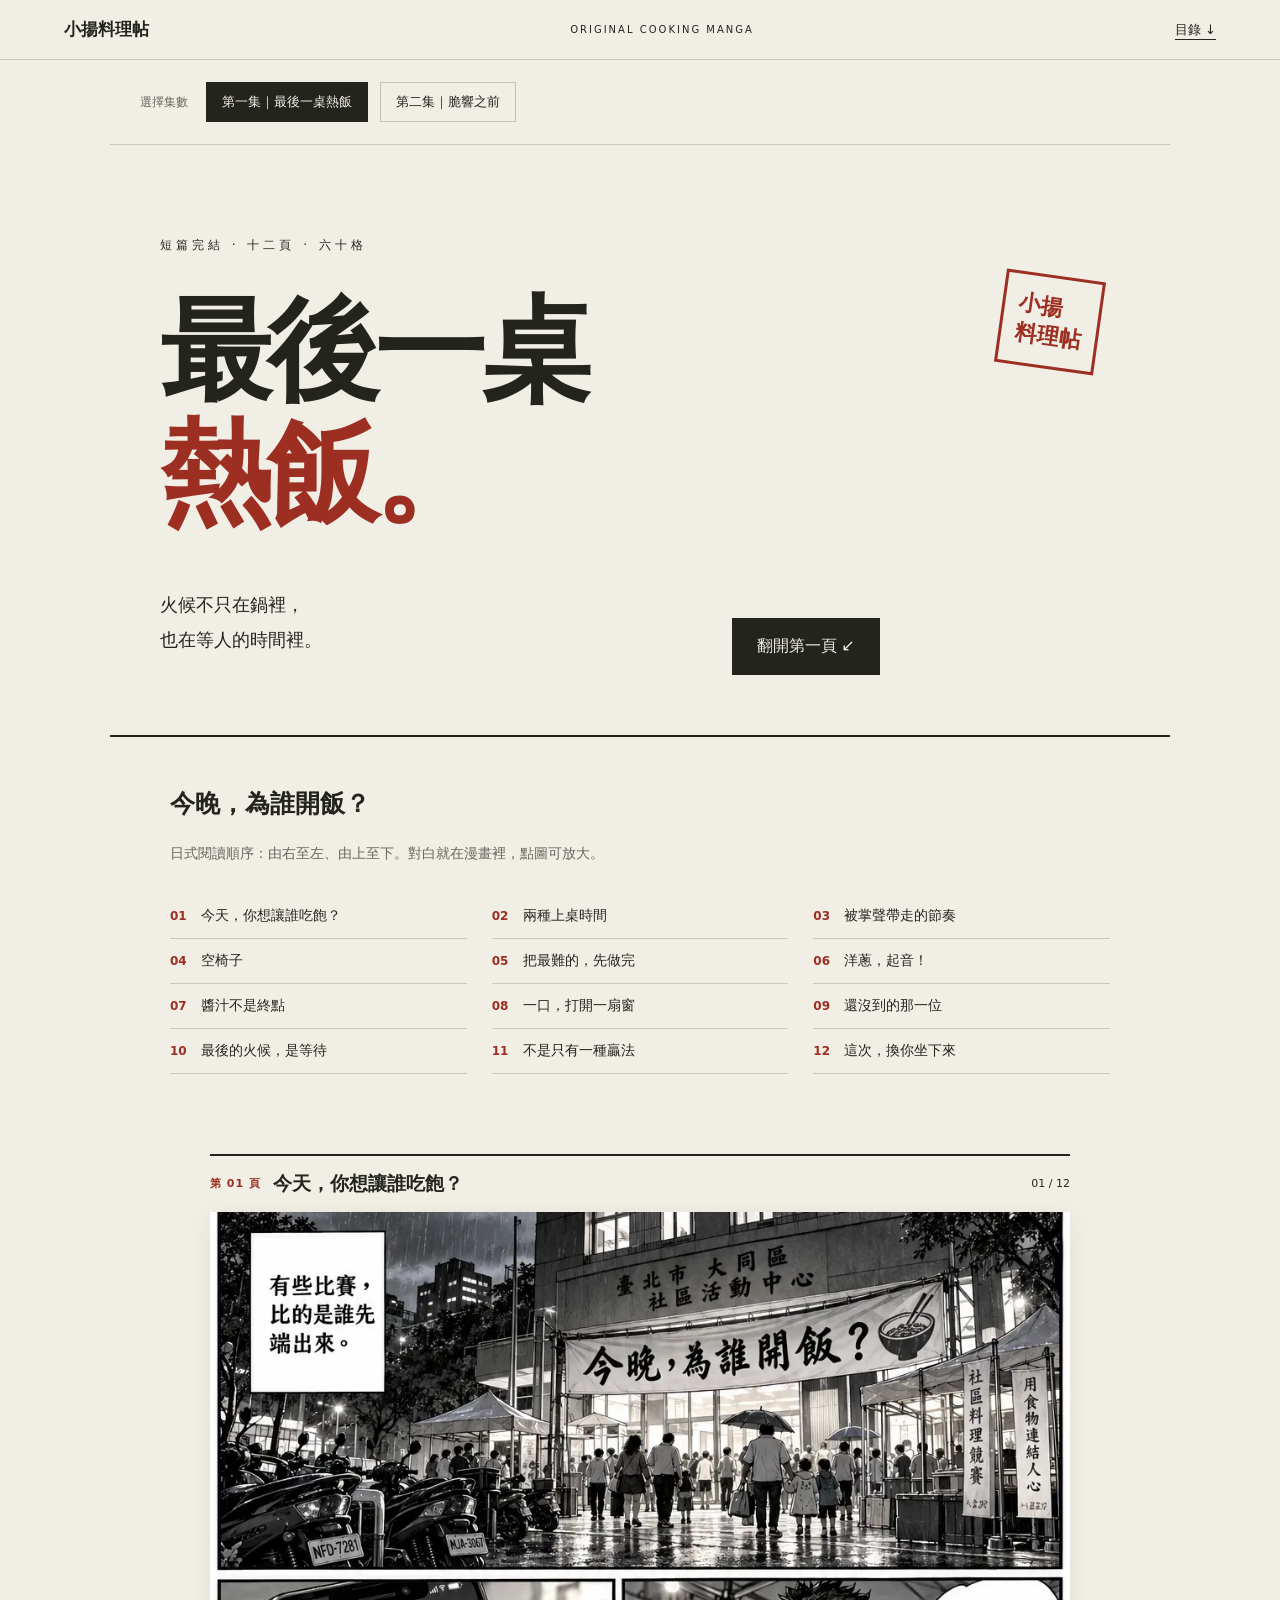
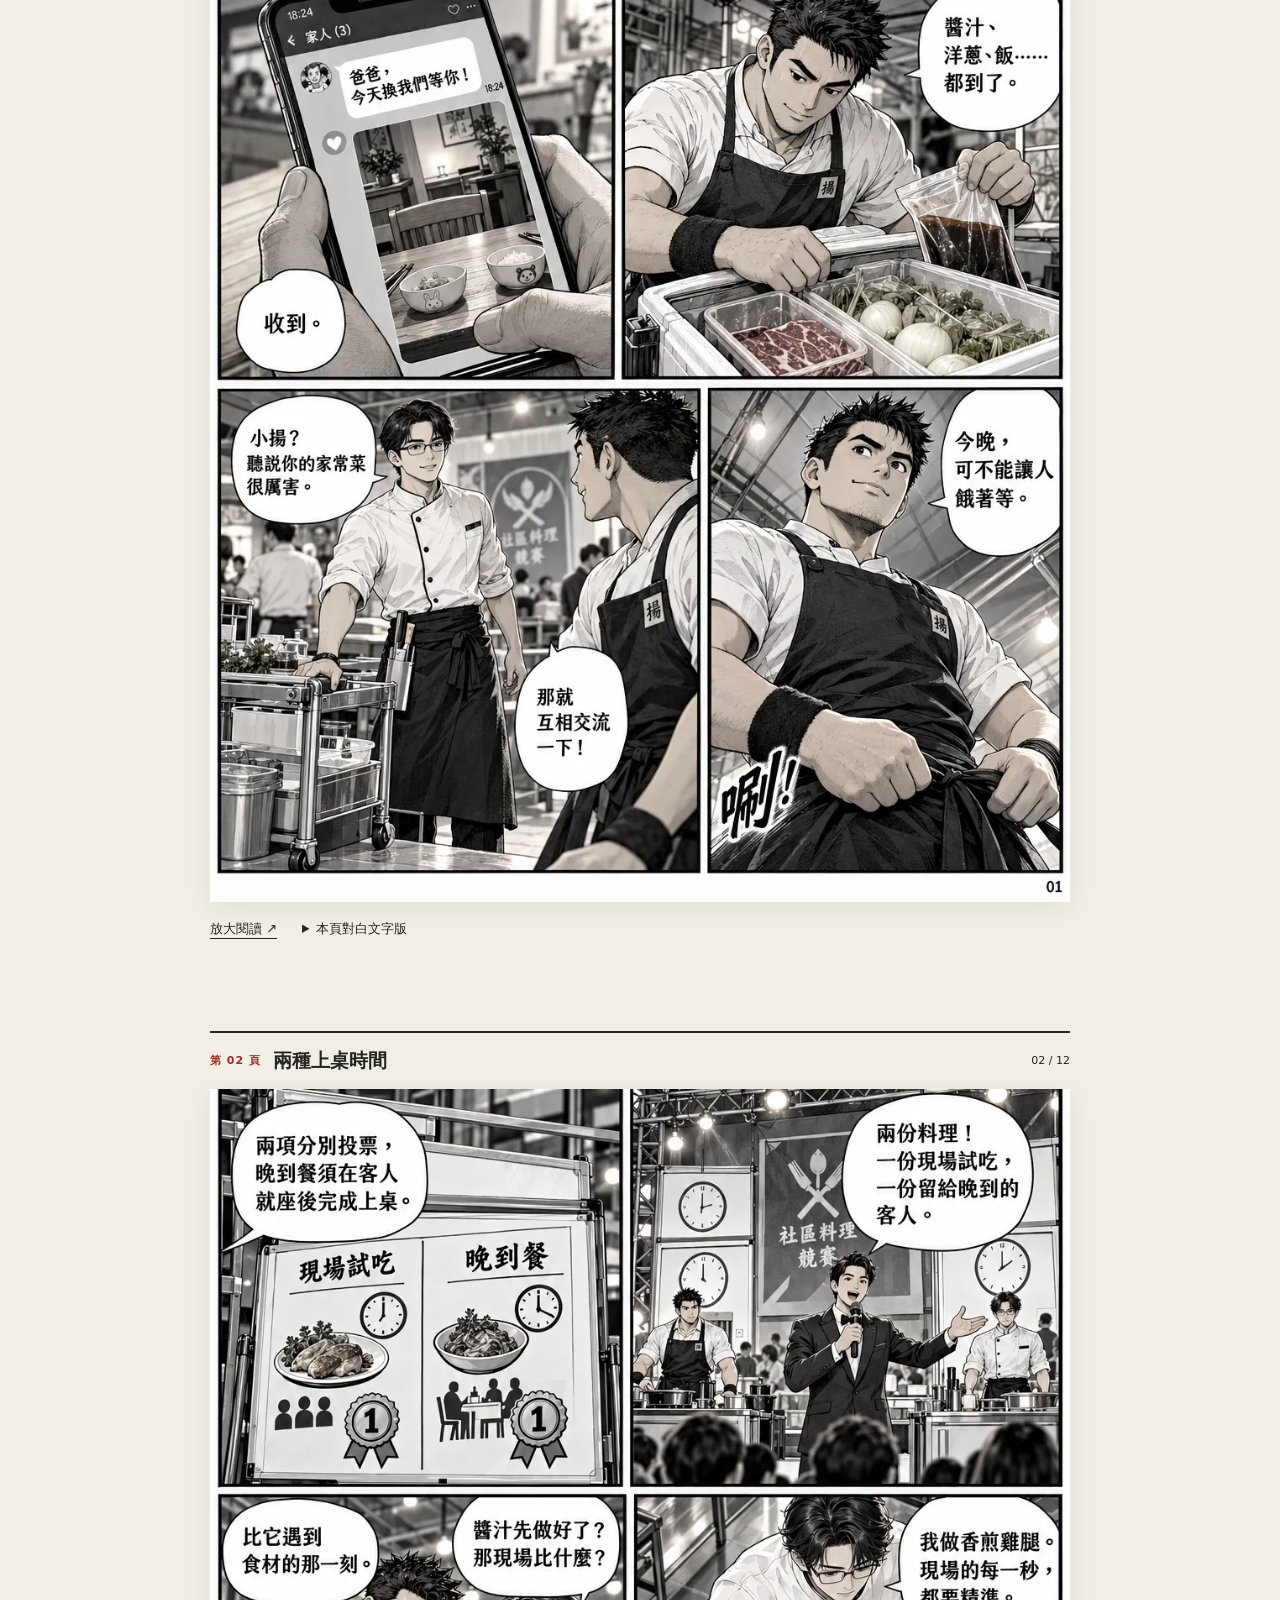
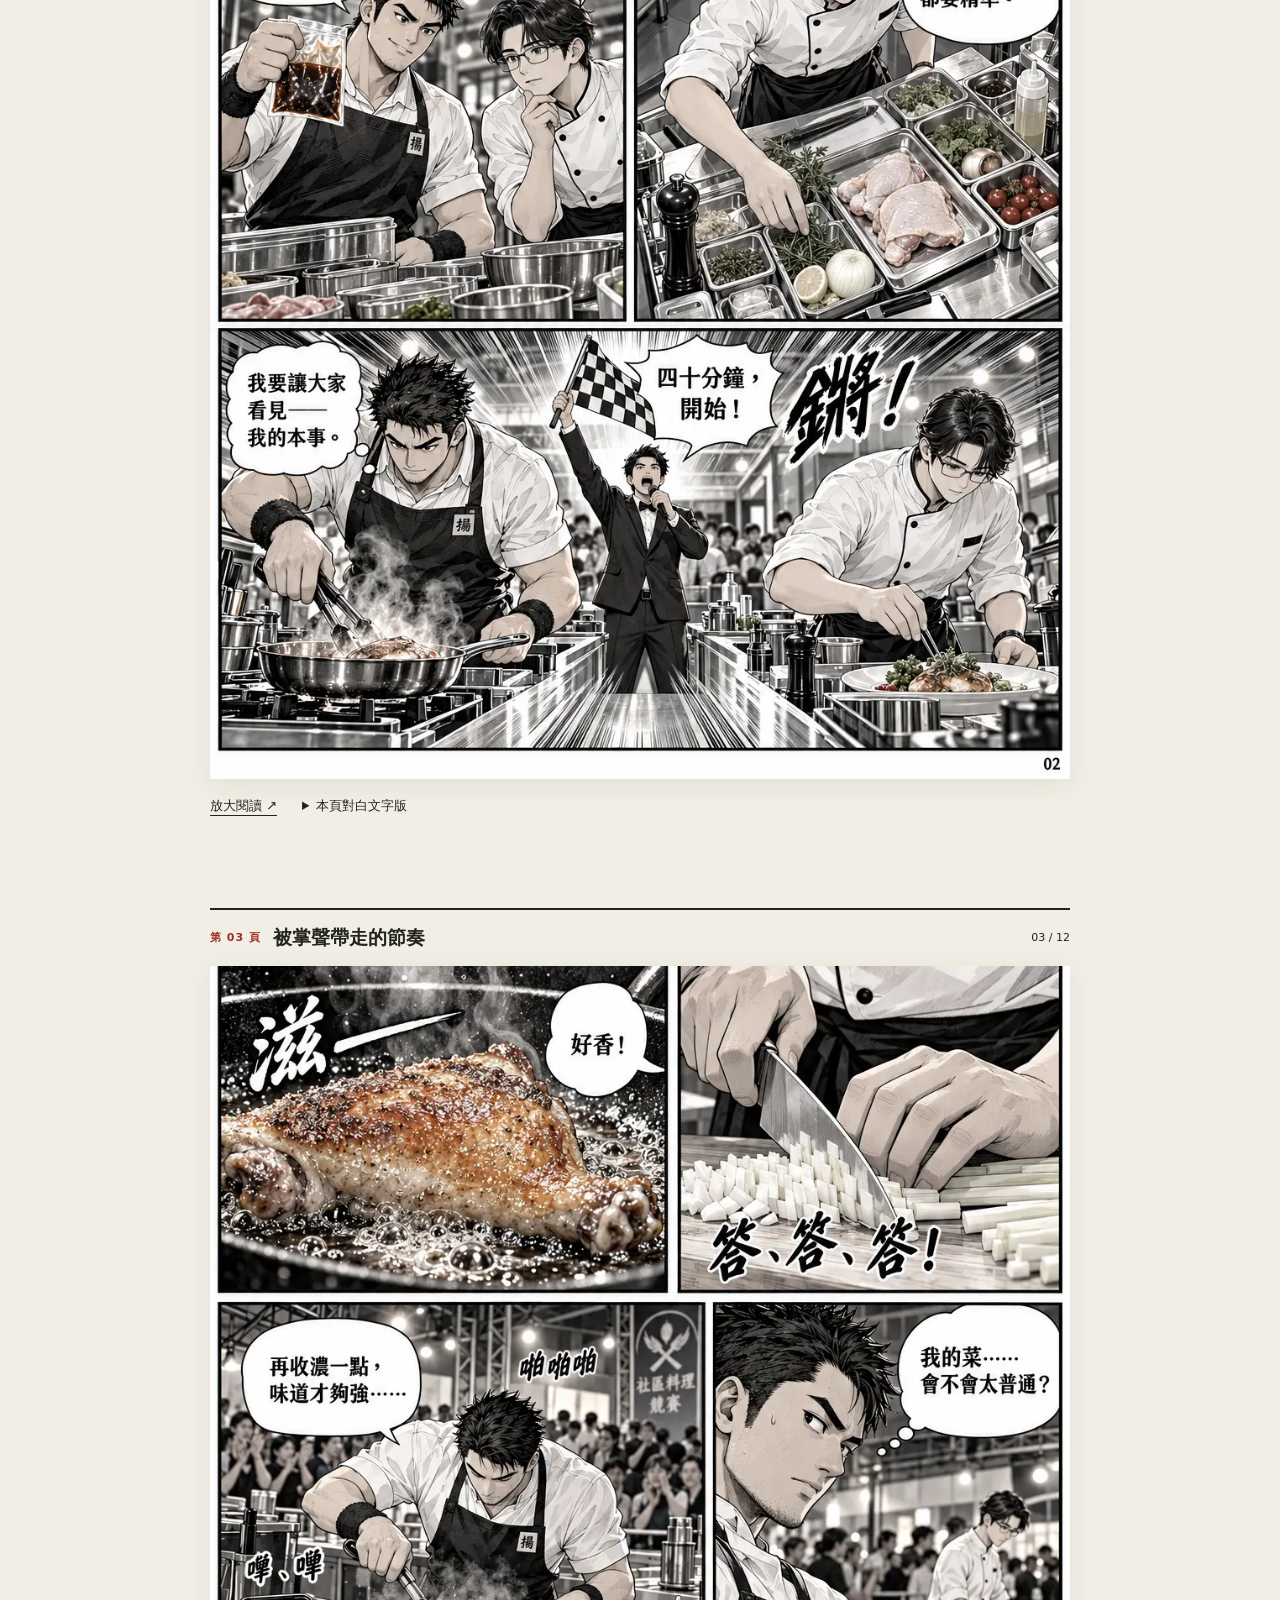
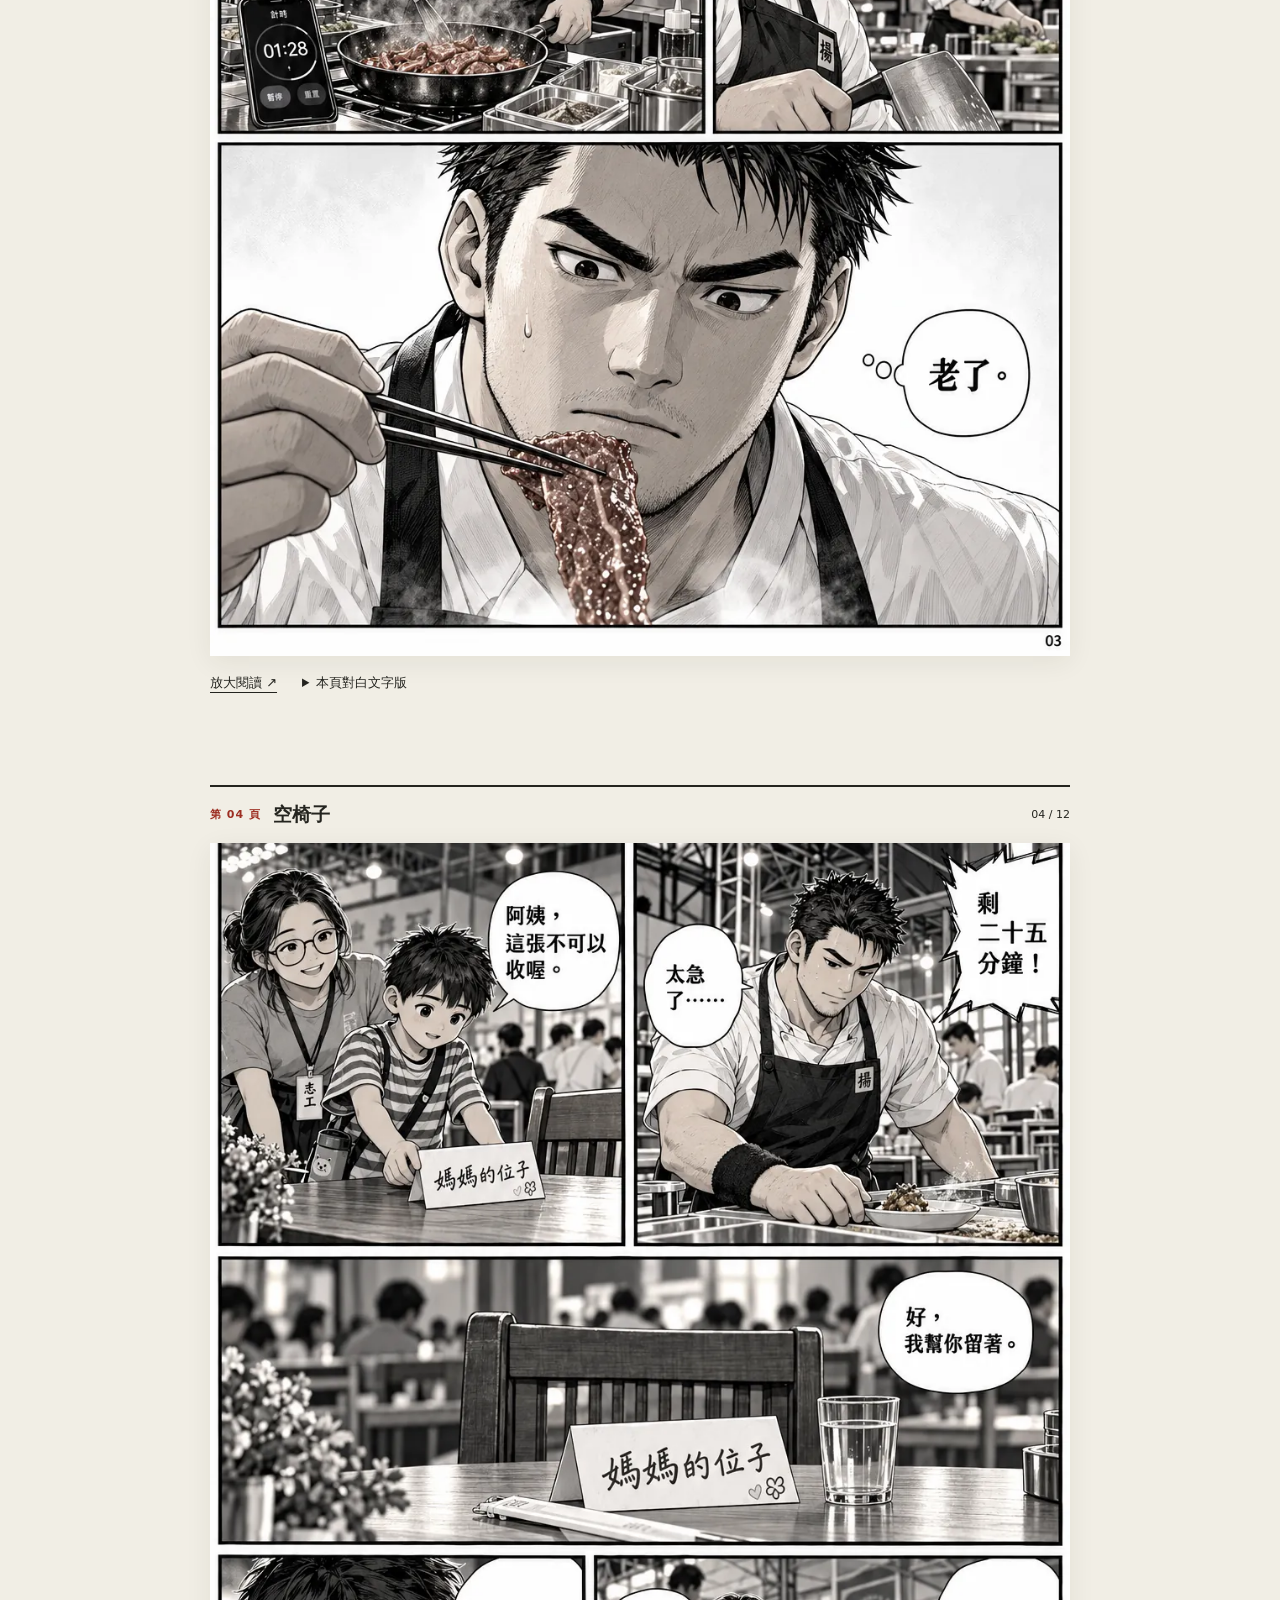
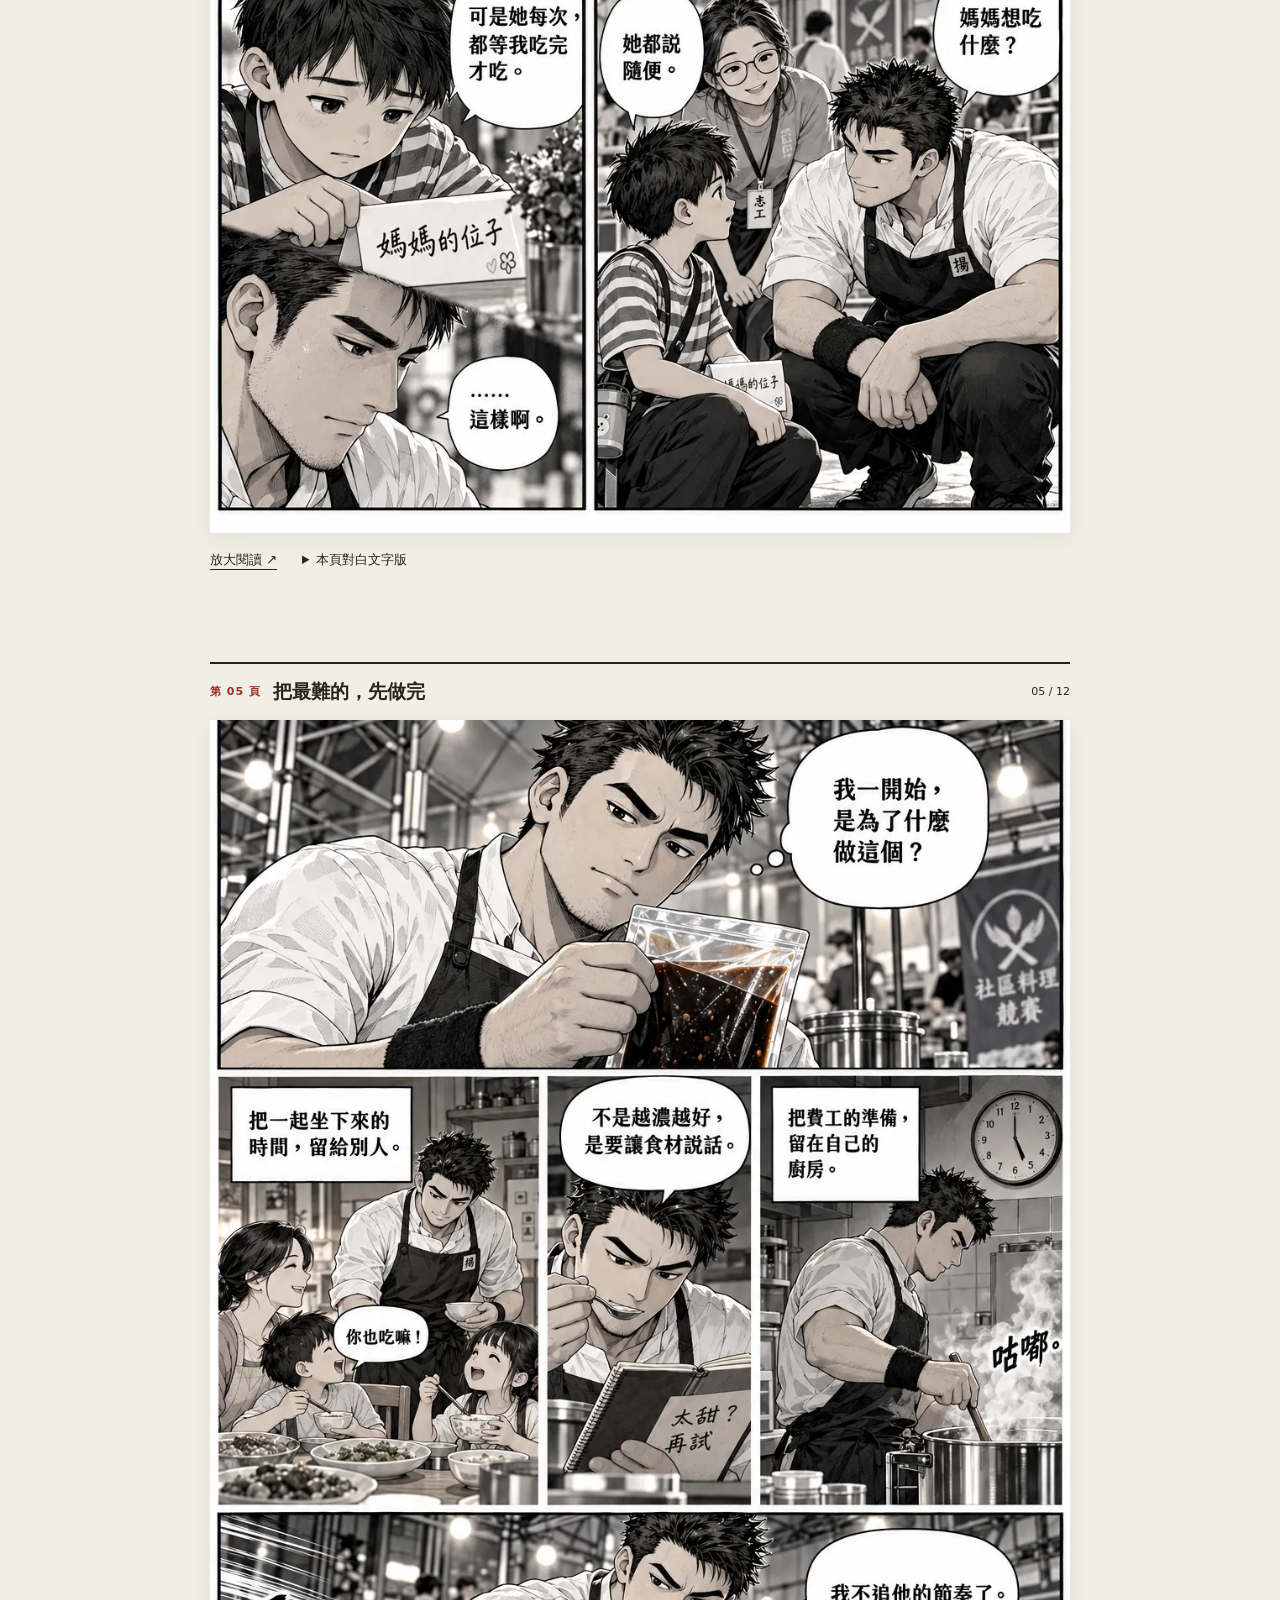
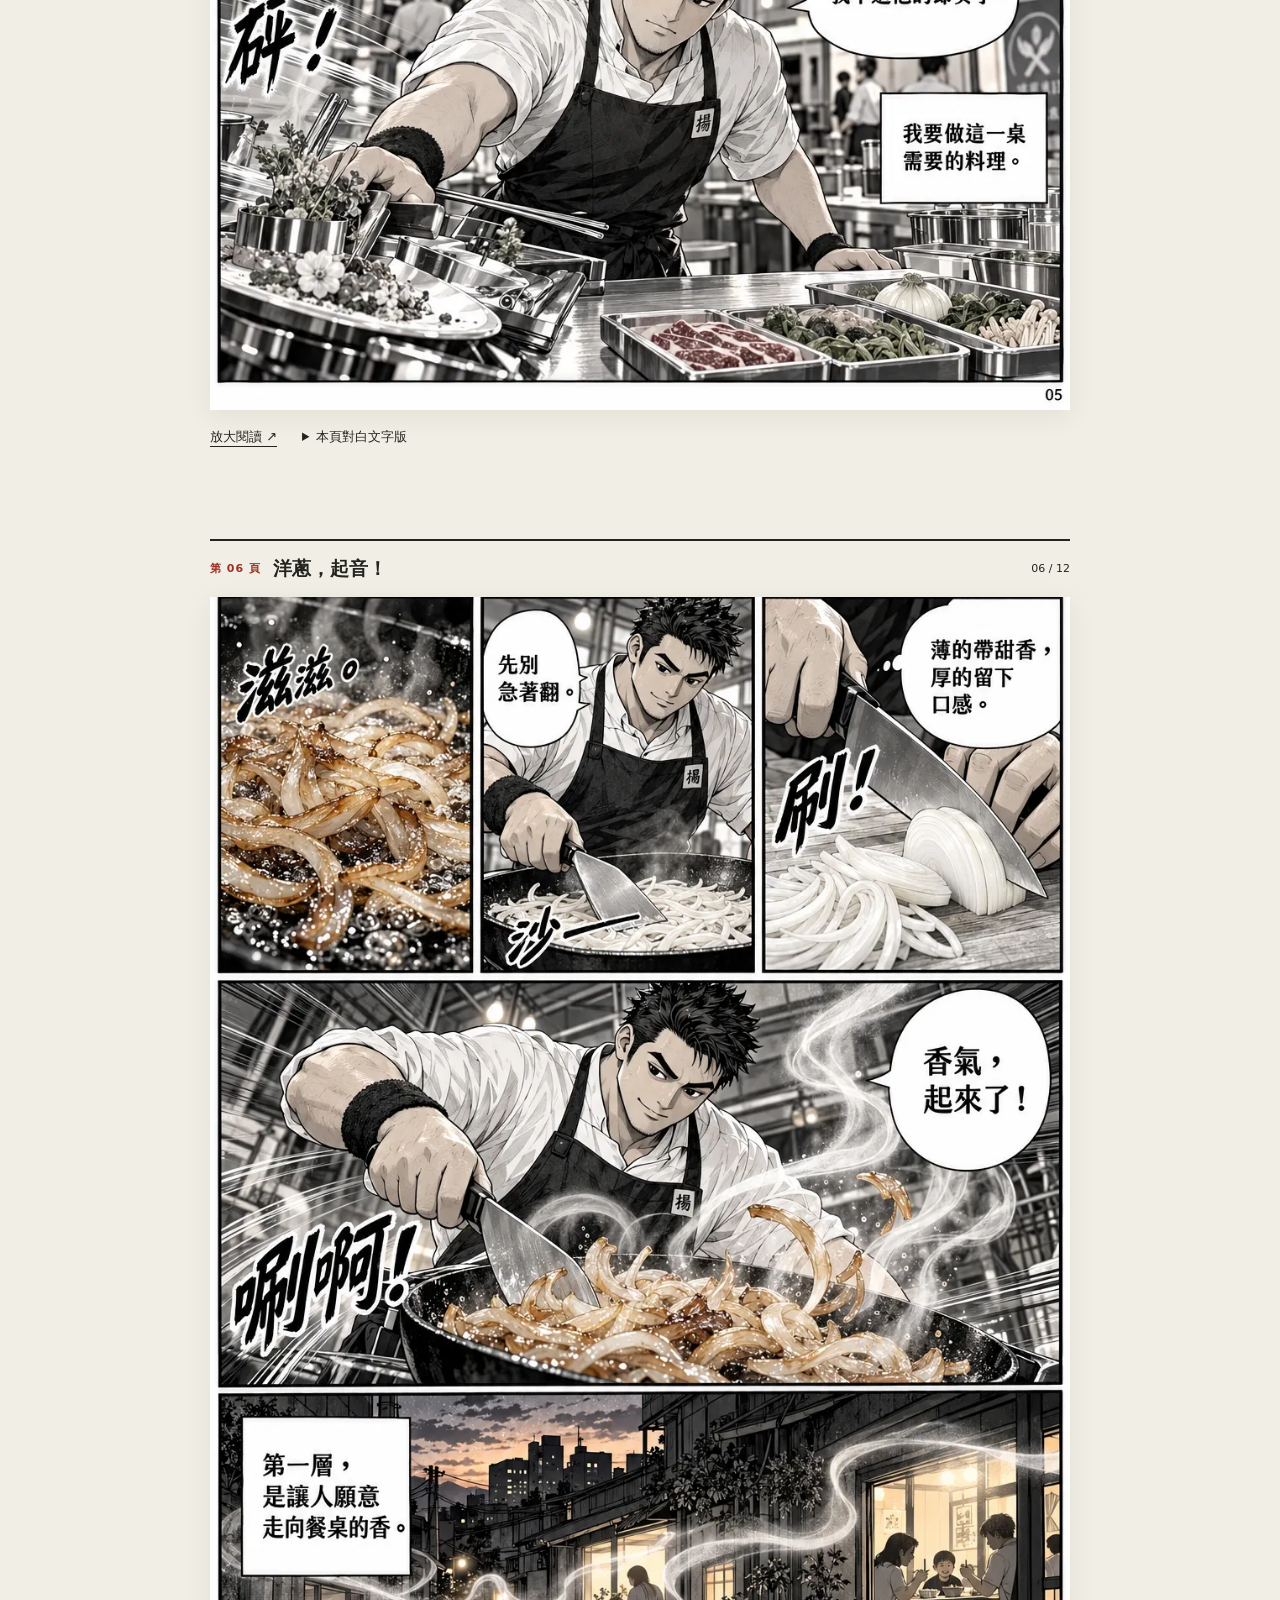
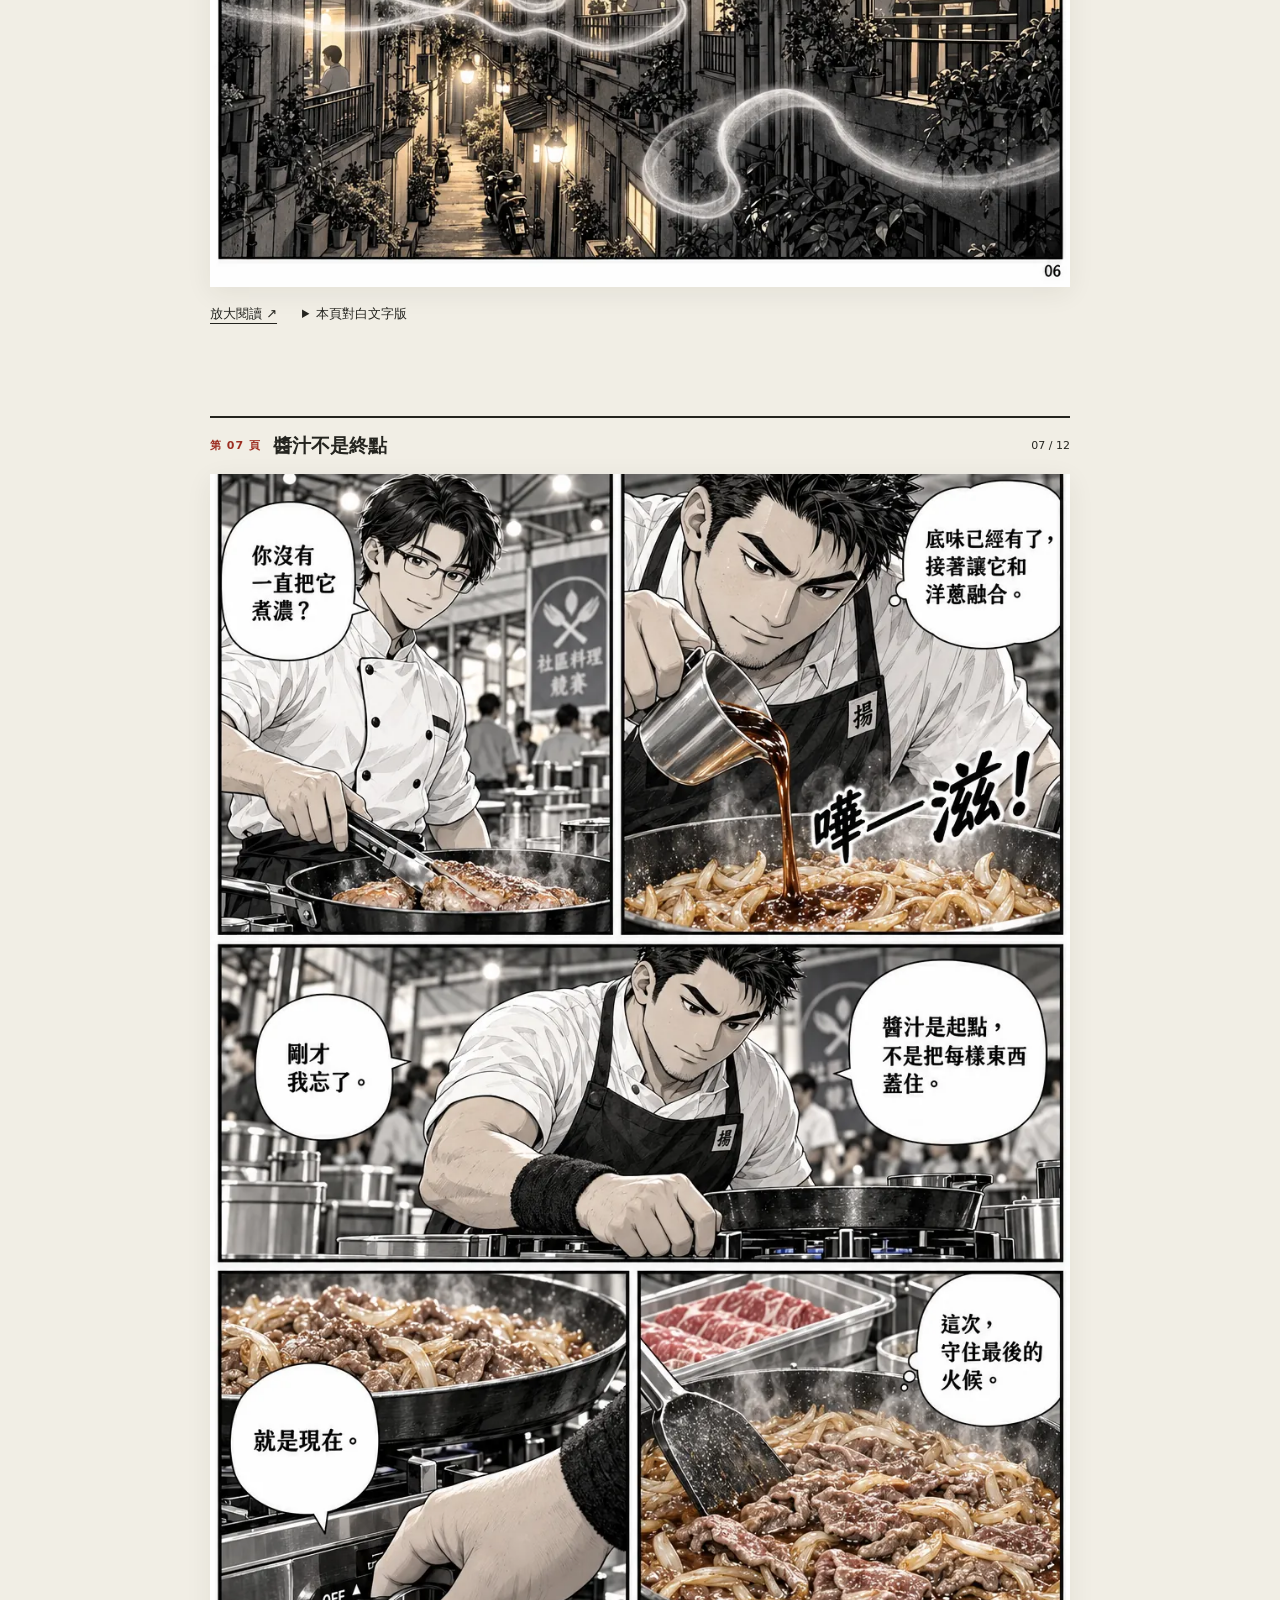
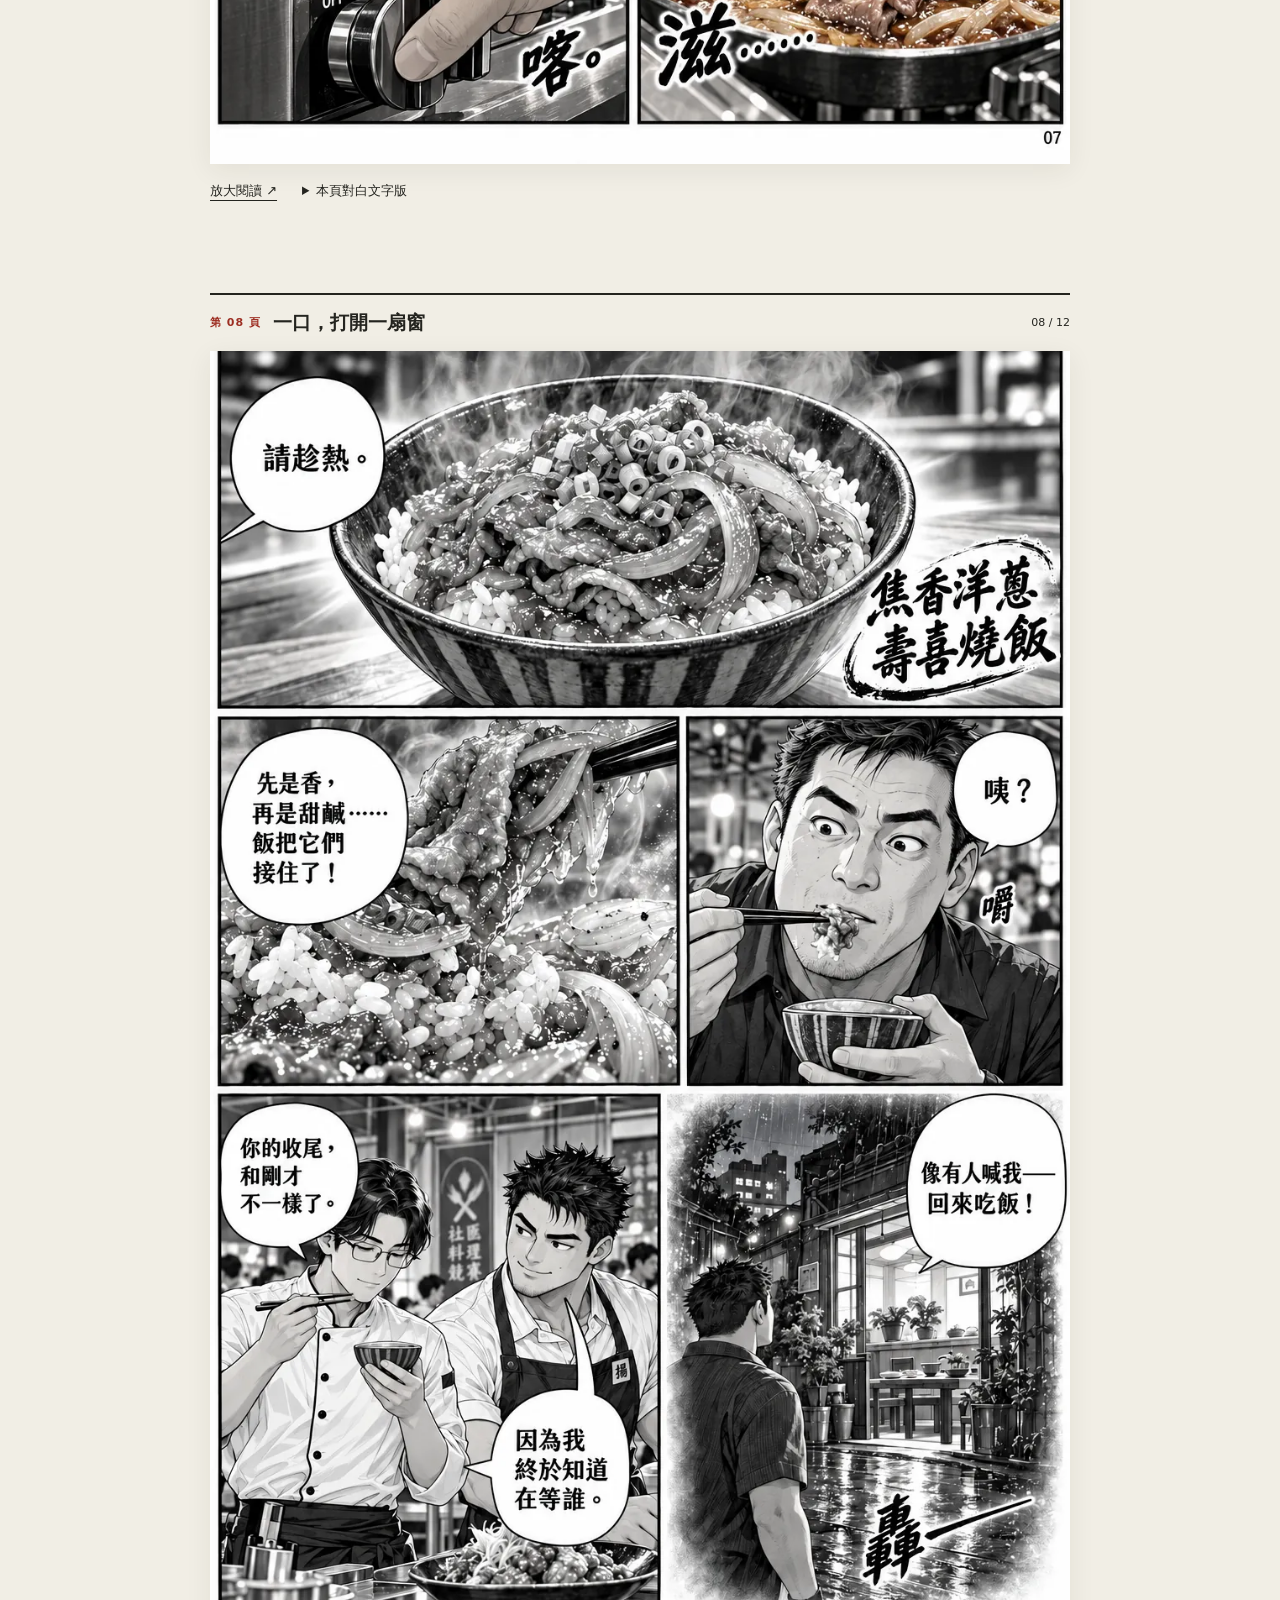
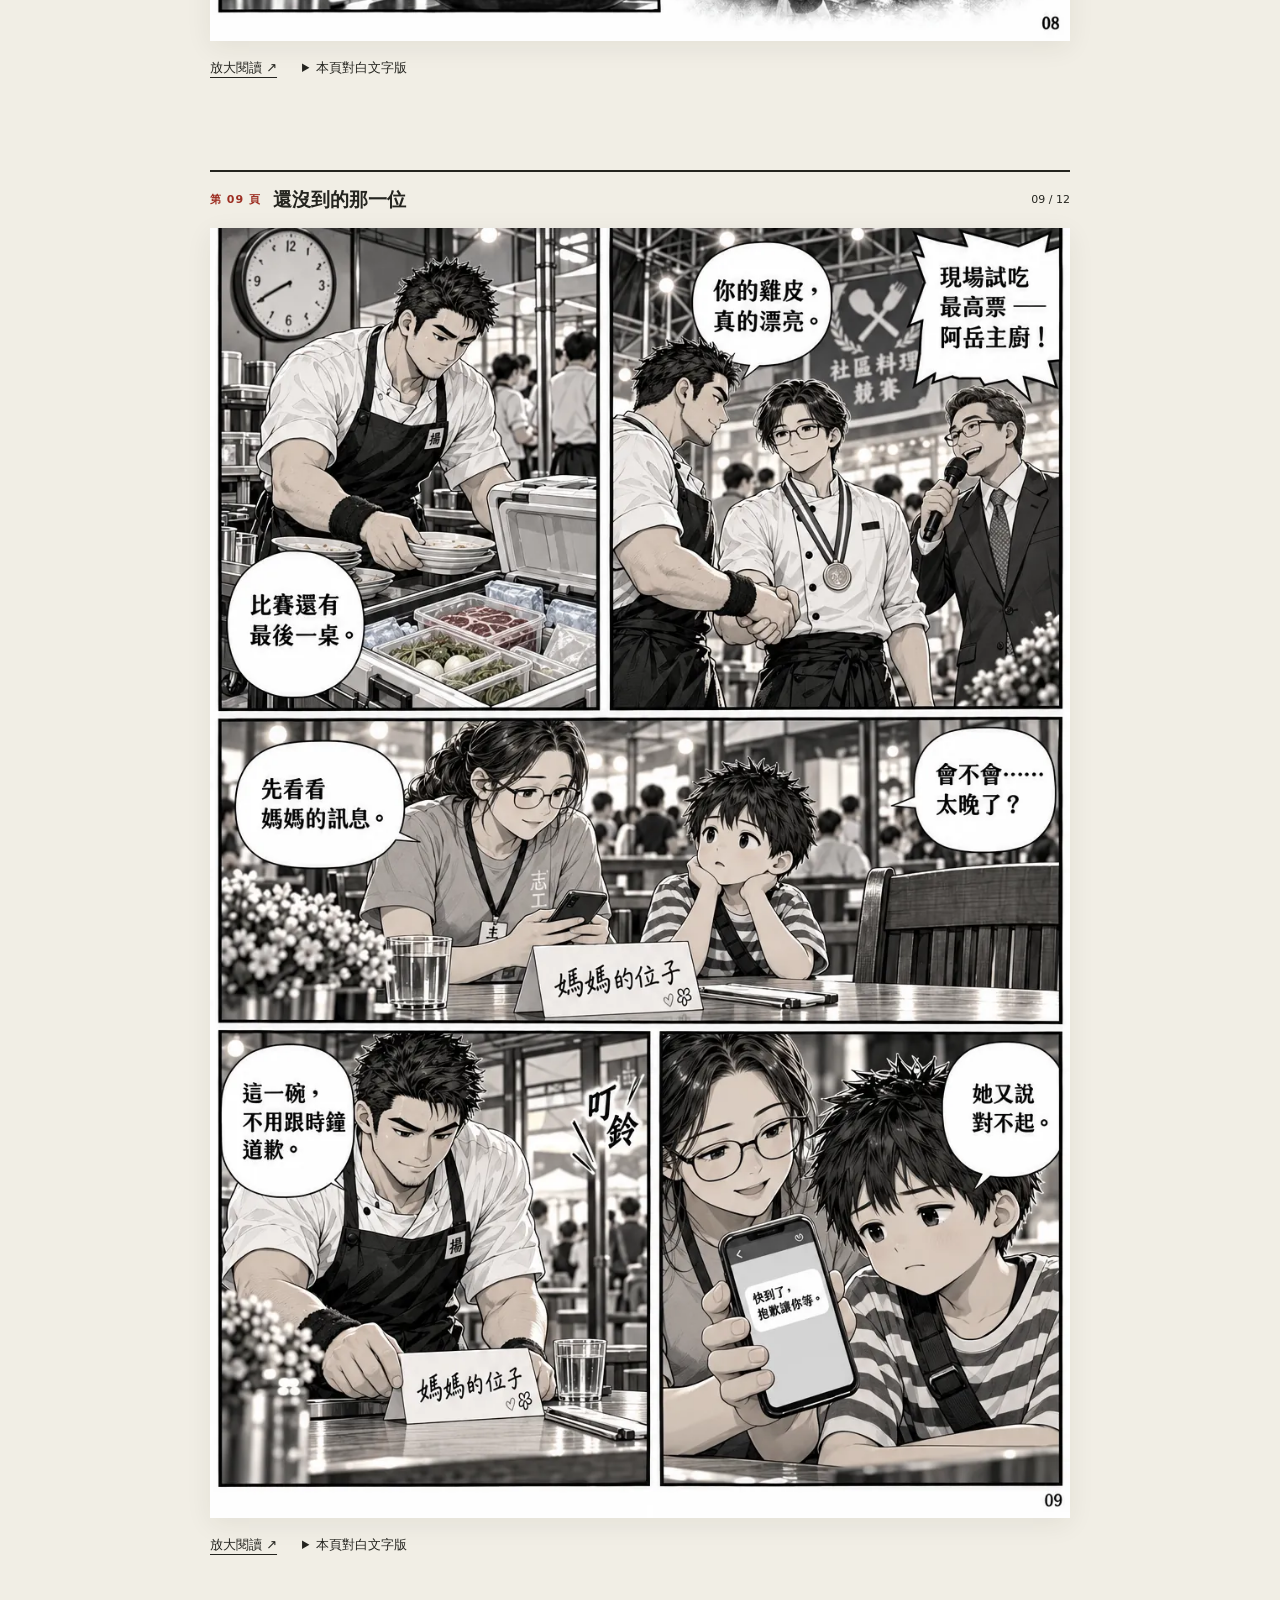
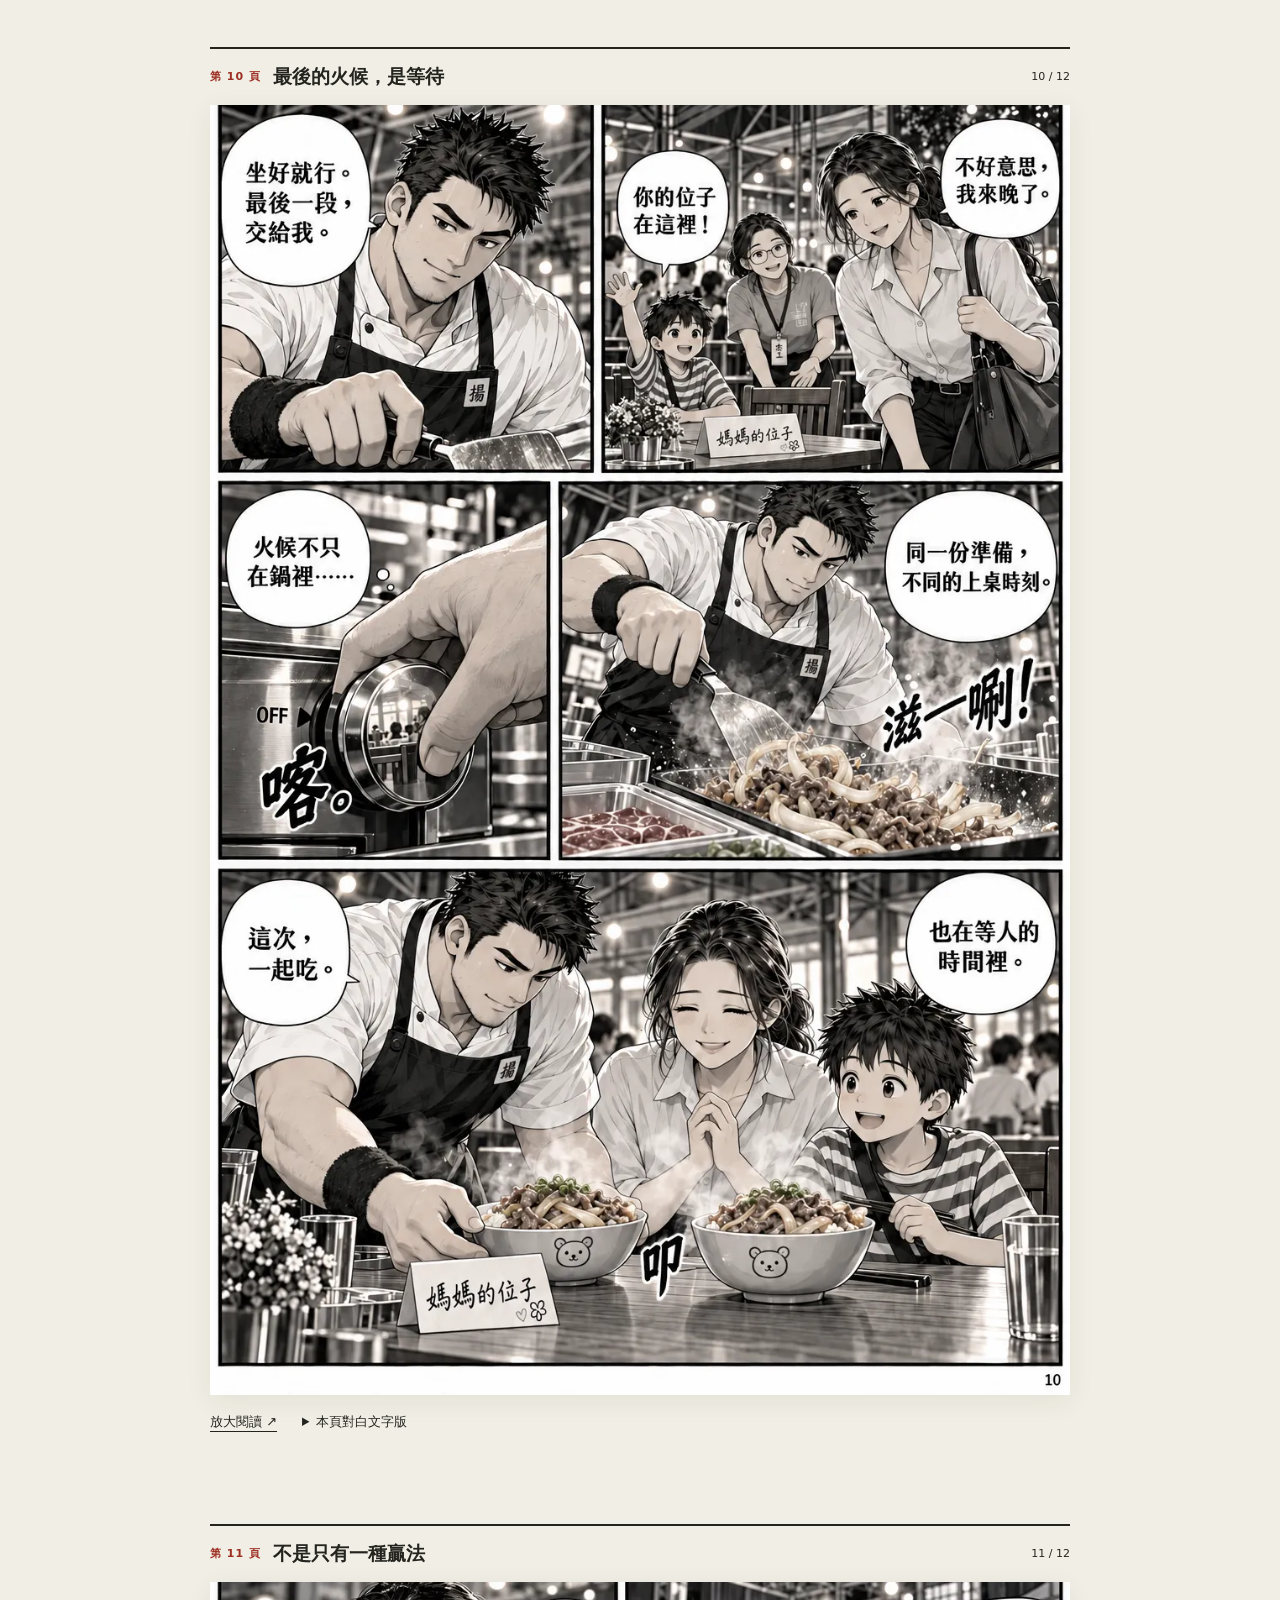
==== commit 5d695b6f: "Add Xiaoyang episode 2 with Traditional Chinese manga and compressed WebP reader; preserve episode 1" ====
--- a/index.html
+++ b/index.html
@@ -1 +1 @@
-<!doctype html><html lang="zh-Hant"><head><meta charset="utf-8"><meta name="viewport" content="width=device-width,initial-scale=1"><meta name="theme-color" content="#f1eee5"><title>小揚料理帖｜最後一桌熱飯</title><meta name="description" content="十二頁原創料理漫畫。小揚追逐的最後一道火候，是讓一桌人一起吃飯。繁體中文對白、高壓縮 WebP。"><link rel="stylesheet" href="style.css"><script src="reader.js" defer></script></head><body><div class="topbar"><a href="#top">小揚料理帖</a><span>ORIGINAL COOKING MANGA</span><a href="#contents">目錄 ↓</a></div><main id="top"><div class="cover"><p class="eyebrow">短篇完結 · 十二頁 · 六十格</p><h1>最後一桌<br><em>熱飯。</em></h1><div class="cover-sub"><p>火候不只在鍋裡，<br>也在等人的時間裡。</p><a class="start" href="#p1">翻開第一頁 ↙</a></div><span class="stamp" aria-hidden="true">小揚<br>料理帖</span></div><nav id="contents" aria-label="漫畫目錄"><h2>今晚，為誰開飯？</h2><p>日式閱讀順序：由右至左、由上至下。對白就在漫畫裡，點圖可放大。</p><div class="chapters"><a href="#p1"><b>01</b> 今天，你想讓誰吃飽？</a><a href="#p2"><b>02</b> 兩種上桌時間</a><a href="#p3"><b>03</b> 被掌聲帶走的節奏</a><a href="#p4"><b>04</b> 空椅子</a><a href="#p5"><b>05</b> 把最難的，先做完</a><a href="#p6"><b>06</b> 洋蔥，起音！</a><a href="#p7"><b>07</b> 醬汁不是終點</a><a href="#p8"><b>08</b> 一口，打開一扇窗</a><a href="#p9"><b>09</b> 還沒到的那一位</a><a href="#p10"><b>10</b> 最後的火候，是等待</a><a href="#p11"><b>11</b> 不是只有一種贏法</a><a href="#p12"><b>12</b> 這次，換你坐下來</a></div></nav><div class="pages"><section class="page" id="p1" aria-labelledby="h1"><header><span>第 01 頁</span><h2 id="h1">今天，你想讓誰吃飽？</h2><small>01 / 12</small></header><a class="art" href="assets/page-01.webp" target="_blank" rel="noopener" aria-label="放大第1頁"><img src="assets/page-01.webp" srcset="assets/page-01-800.webp 800w, assets/page-01.webp 1024w" sizes="(max-width: 820px) calc(100vw - 24px), 860px" width="1024" height="1536" loading="eager" decoding="async" alt="第1頁，今天，你想讓誰吃飽？。五格連續漫畫，從右至左閱讀，對白位於漫畫氣泡內。"></a><div class="page-tools"><a href="assets/page-01.webp" target="_blank" rel="noopener">放大閱讀 ↗</a><details><summary>本頁對白文字版</summary><ol><li>1-1 動作：居民提著環保餐具入場，志工引導。<br>旁白：「有些比賽，比的是誰先端出來。」<br>音效：人聲「嗡——」；不要塞滿攤販文字。</li><li>1-2 動作：他確認備料清單，嘴角帶笑。<br>小揚：「醬汁、洋蔥、飯……都到了。」</li><li>1-3 訊息：「爸爸，今天換我們等你！」<br>小揚畫外音：「收到。」</li><li>1-4 小揚：「今晚，可不能讓人餓著等。」<br>音效：「唰！」</li><li>1-5 阿岳：「小揚？聽說你的家常菜很厲害。」<br>小揚：「那就互相交流一下！」<br>翻頁鉤子：兩人視線相接，不使用挑釁式邪笑。</li></ol></details></div></section><section class="page" id="p2" aria-labelledby="h2"><header><span>第 02 頁</span><h2 id="h2">兩種上桌時間</h2><small>02 / 12</small></header><a class="art" href="assets/page-02.webp" target="_blank" rel="noopener" aria-label="放大第2頁"><img src="assets/page-02.webp" srcset="assets/page-02-800.webp 800w, assets/page-02.webp 1024w" sizes="(max-width: 820px) calc(100vw - 24px), 860px" width="1024" height="1536" loading="lazy" decoding="async" alt="第2頁，兩種上桌時間。五格連續漫畫，從右至左閱讀，對白位於漫畫氣泡內。"></a><div class="page-tools"><a href="assets/page-02.webp" target="_blank" rel="noopener">放大閱讀 ↗</a><details><summary>本頁對白文字版</summary><ol><li>2-1 主持人：「兩份料理！一份現場試吃，一份留給晚到的客人。」</li><li>2-2 主持人畫外音：「兩項分別投票，晚到餐須在客人就座後完成上桌。」<br>小字美術註：規則不要求把熟食放著等待；允許安全備料、到場再做最後烹調。</li><li>2-3 阿岳：「我做香煎雞腿。現場的每一秒，都要精準。」</li><li>2-4 阿岳：「醬汁先做好了？那現場比什麼？」<br>小揚：「比它遇到食材的那一刻。」</li><li>2-5 主持人：「四十分鐘，開始！」<br>音效：「鏘！」<br>頁尾小揚內心：「我要讓大家看見——我的本事。」</li></ol></details></div></section><section class="page" id="p3" aria-labelledby="h3"><header><span>第 03 頁</span><h2 id="h3">被掌聲帶走的節奏</h2><small>03 / 12</small></header><a class="art" href="assets/page-03.webp" target="_blank" rel="noopener" aria-label="放大第3頁"><img src="assets/page-03.webp" srcset="assets/page-03-800.webp 800w, assets/page-03.webp 1024w" sizes="(max-width: 820px) calc(100vw - 24px), 860px" width="1024" height="1536" loading="lazy" decoding="async" alt="第3頁，被掌聲帶走的節奏。五格連續漫畫，從右至左閱讀，對白位於漫畫氣泡內。"></a><div class="page-tools"><a href="assets/page-03.webp" target="_blank" rel="noopener">放大閱讀 ↗</a><details><summary>本頁對白文字版</summary><ol><li>3-1 音效：「答、答、答！」<br>無對白。</li><li>3-2 音效：「滋——」<br>觀眾畫外音：「好香！」</li><li>3-3 小揚內心：「我的菜……會不會太普通？」</li><li>3-4 音效：「嗶、嗶」與遠處「啪啪啪啪」。<br>小揚：「再收濃一點，味道才夠強……」</li><li>3-5 小揚內心：「老了。」<br>無音效，讓上一格的聲音在此消失。<br>翻頁鉤子：小揚眉心一滴汗，不能把失誤畫成食安事故。</li></ol></details></div></section><section class="page" id="p4" aria-labelledby="h4"><header><span>第 04 頁</span><h2 id="h4">空椅子</h2><small>04 / 12</small></header><a class="art" href="assets/page-04.webp" target="_blank" rel="noopener" aria-label="放大第4頁"><img src="assets/page-04.webp" srcset="assets/page-04-800.webp 800w, assets/page-04.webp 1024w" sizes="(max-width: 820px) calc(100vw - 24px), 860px" width="1024" height="1536" loading="lazy" decoding="async" alt="第4頁，空椅子。五格連續漫畫，從右至左閱讀，對白位於漫畫氣泡內。"></a><div class="page-tools"><a href="assets/page-04.webp" target="_blank" rel="noopener">放大閱讀 ↗</a><details><summary>本頁對白文字版</summary><ol><li>4-1 小揚：「太急了……」<br>遠處主持人：「剩二十五分鐘！」</li><li>4-2 紙卡：「媽媽的位子」。<br>阿禾：「阿姨，這張不可以收喔。」</li><li>4-3 志工阿姨畫外音：「好，我幫你留著。」<br>無音效。</li><li>4-4 小揚：「媽媽想吃什麼？」<br>阿禾：「她都說隨便。」</li><li>4-5 阿禾：「可是她每次，都等我吃完才吃。」<br>小揚畫外音：「……這樣啊。」<br>翻頁鉤子：小揚表情由焦急轉為安靜。</li></ol></details></div></section><section class="page" id="p5" aria-labelledby="h5"><header><span>第 05 頁</span><h2 id="h5">把最難的，先做完</h2><small>05 / 12</small></header><a class="art" href="assets/page-05.webp" target="_blank" rel="noopener" aria-label="放大第5頁"><img src="assets/page-05.webp" srcset="assets/page-05-800.webp 800w, assets/page-05.webp 1024w" sizes="(max-width: 820px) calc(100vw - 24px), 860px" width="1024" height="1536" loading="lazy" decoding="async" alt="第5頁，把最難的，先做完。五格連續漫畫，從右至左閱讀，對白位於漫畫氣泡內。"></a><div class="page-tools"><a href="assets/page-05.webp" target="_blank" rel="noopener">放大閱讀 ↗</a><details><summary>本頁對白文字版</summary><ol><li>5-1 小揚內心：「我一開始，是為了什麼做這個？」</li><li>5-2 旁白：「把費工的準備，留在自己的廚房。」<br>音效：「咕嘟、咕嘟。」</li><li>5-3 小揚：「不是越濃越好，是要讓食材說話。」</li><li>5-4 旁白：「把一起坐下來的時間，留給別人。」<br>孩子：「你也吃嘛！」</li><li>5-5 小揚：「我不追他的節奏了。」<br>頁尾內心：「我要做這一桌需要的料理。」</li></ol></details></div></section><section class="page" id="p6" aria-labelledby="h6"><header><span>第 06 頁</span><h2 id="h6">洋蔥，起音！</h2><small>06 / 12</small></header><a class="art" href="assets/page-06.webp" target="_blank" rel="noopener" aria-label="放大第6頁"><img src="assets/page-06.webp" srcset="assets/page-06-800.webp 800w, assets/page-06.webp 1024w" sizes="(max-width: 820px) calc(100vw - 24px), 860px" width="1024" height="1536" loading="lazy" decoding="async" alt="第6頁，洋蔥，起音！。五格連續漫畫，從右至左閱讀，對白位於漫畫氣泡內。"></a><div class="page-tools"><a href="assets/page-06.webp" target="_blank" rel="noopener">放大閱讀 ↗</a><details><summary>本頁對白文字版</summary><ol><li>6-1 小揚內心：「薄的帶甜香，厚的留下口感。」<br>音效：「刷！」</li><li>6-2 音效：「沙——」<br>小揚：「先別急著翻。」</li><li>6-3 音效：「滋滋……」<br>無對白。</li><li>6-4 小揚：「香氣，起來了！」<br>音效：「唰啊！」</li><li>6-5 旁白：「第一層，是讓人願意走向餐桌的香。」<br>翻頁鉤子：光帶延伸到下一頁醬汁流線。</li></ol></details></div></section><section class="page" id="p7" aria-labelledby="h7"><header><span>第 07 頁</span><h2 id="h7">醬汁不是終點</h2><small>07 / 12</small></header><a class="art" href="assets/page-07.webp" target="_blank" rel="noopener" aria-label="放大第7頁"><img src="assets/page-07.webp" srcset="assets/page-07-800.webp 800w, assets/page-07.webp 1024w" sizes="(max-width: 820px) calc(100vw - 24px), 860px" width="1024" height="1536" loading="lazy" decoding="async" alt="第7頁，醬汁不是終點。五格連續漫畫，從右至左閱讀，對白位於漫畫氣泡內。"></a><div class="page-tools"><a href="assets/page-07.webp" target="_blank" rel="noopener">放大閱讀 ↗</a><details><summary>本頁對白文字版</summary><ol><li>7-1 音效：「嘩——滋！」<br>小揚內心：「底味已經有了，接著讓它和洋蔥融合。」</li><li>7-2 阿岳：「你沒有一直把它煮濃？」</li><li>7-3 小揚：「醬汁是起點，不是把每樣東西蓋住。」<br>小揚：「剛才我忘了。」</li><li>7-4 小揚內心：「這次，守住最後的火候。」<br>音效：「滋……」</li><li>7-5 音效：「喀。」<br>小揚：「就是現在。」<br>翻頁鉤子：前段轟烈聲音停下，讓盛飯聲接續。</li></ol></details></div></section><section class="page" id="p8" aria-labelledby="h8"><header><span>第 08 頁</span><h2 id="h8">一口，打開一扇窗</h2><small>08 / 12</small></header><a class="art" href="assets/page-08.webp" target="_blank" rel="noopener" aria-label="放大第8頁"><img src="assets/page-08.webp" srcset="assets/page-08-800.webp 800w, assets/page-08.webp 1024w" sizes="(max-width: 820px) calc(100vw - 24px), 860px" width="1024" height="1536" loading="lazy" decoding="async" alt="第8頁，一口，打開一扇窗。五格連續漫畫，從右至左閱讀，對白位於漫畫氣泡內。"></a><div class="page-tools"><a href="assets/page-08.webp" target="_blank" rel="noopener">放大閱讀 ↗</a><details><summary>本頁對白文字版</summary><ol><li>8-1 菜名字幕：「焦香洋蔥壽喜燒飯」。<br>小揚畫外音：「請趁熱。」</li><li>8-2 試吃者：「咦？」<br>音效：小小「嚼」。</li><li>8-3 試吃者畫外音：「先是香，再是甜鹹……飯把它們接住了！」</li><li>8-4 試吃者：「像有人喊我——回來吃飯！」<br>音效：「轟——」以白色字嵌入光中。</li><li>8-5 阿岳：「你的收尾，和剛才不一樣了。」<br>小揚：「因為我終於知道在等誰。」</li></ol></details></div></section><section class="page" id="p9" aria-labelledby="h9"><header><span>第 09 頁</span><h2 id="h9">還沒到的那一位</h2><small>09 / 12</small></header><a class="art" href="assets/page-09.webp" target="_blank" rel="noopener" aria-label="放大第9頁"><img src="assets/page-09.webp" srcset="assets/page-09-800.webp 800w, assets/page-09.webp 1024w" sizes="(max-width: 820px) calc(100vw - 24px), 860px" width="1024" height="1536" loading="lazy" decoding="async" alt="第9頁，還沒到的那一位。五格連續漫畫，從右至左閱讀，對白位於漫畫氣泡內。"></a><div class="page-tools"><a href="assets/page-09.webp" target="_blank" rel="noopener">放大閱讀 ↗</a><details><summary>本頁對白文字版</summary><ol><li>9-1 主持人：「現場試吃最高票——阿岳主廚！」<br>小揚：「你的雞皮，真的漂亮。」</li><li>9-2 旁白：「比賽還有最後一桌。」</li><li>9-3 阿禾：「會不會……太晚了？」<br>志工阿姨：「先看看媽媽的訊息。」</li><li>9-4 阿禾：「她又說對不起。」</li><li>9-5 小揚：「這一碗，不用跟時鐘道歉。」<br>翻頁鉤子：門口鈴聲從畫外響起：「叮鈴」。</li></ol></details></div></section><section class="page" id="p10" aria-labelledby="h10"><header><span>第 10 頁</span><h2 id="h10">最後的火候，是等待</h2><small>10 / 12</small></header><a class="art" href="assets/page-10.webp" target="_blank" rel="noopener" aria-label="放大第10頁"><img src="assets/page-10.webp" srcset="assets/page-10-800.webp 800w, assets/page-10.webp 1024w" sizes="(max-width: 820px) calc(100vw - 24px), 860px" width="1024" height="1536" loading="lazy" decoding="async" alt="第10頁，最後的火候，是等待。五格連續漫畫，從右至左閱讀，對白位於漫畫氣泡內。"></a><div class="page-tools"><a href="assets/page-10.webp" target="_blank" rel="noopener">放大閱讀 ↗</a><details><summary>本頁對白文字版</summary><ol><li>10-1 媽媽：「不好意思，我來晚了。」<br>阿禾：「你的位子在這裡！」</li><li>10-2 小揚：「坐好就行。最後一段，交給我。」</li><li>10-3 音效：「滋——唰！」<br>旁白：「同一份準備，不同的上桌時刻。」</li><li>10-4 音效：「喀。」<br>小揚內心：「火候不只在鍋裡……」</li><li>10-5 小揚內心：「也在等人的時間裡。」<br>小揚：「這次，一起吃。」<br>不加喝采音效，讓碗落桌的「叩」成為主聲。</li></ol></details></div></section><section class="page" id="p11" aria-labelledby="h11"><header><span>第 11 頁</span><h2 id="h11">不是只有一種贏法</h2><small>11 / 12</small></header><a class="art" href="assets/page-11.webp" target="_blank" rel="noopener" aria-label="放大第11頁"><img src="assets/page-11.webp" srcset="assets/page-11-800.webp 800w, assets/page-11.webp 1024w" sizes="(max-width: 820px) calc(100vw - 24px), 860px" width="1024" height="1536" loading="lazy" decoding="async" alt="第11頁，不是只有一種贏法。五格連續漫畫，從右至左閱讀，對白位於漫畫氣泡內。"></a><div class="page-tools"><a href="assets/page-11.webp" target="_blank" rel="noopener">放大閱讀 ↗</a><details><summary>本頁對白文字版</summary><ol><li>11-1 阿禾：「今天，你也先吃一口。」<br>媽媽：「……好。」</li><li>11-2 媽媽：「好熱……也好香。」<br>阿禾畫外音：「我有幫你留位子。」</li><li>11-3 旁白：「最好的那一口，不一定最驚人。」<br>旁白：「但剛好，等到了你。」</li><li>11-4 主持人：「最想帶回家的料理——小揚！」<br>阿岳：「原來這也是一種精準。」</li><li>11-5 阿岳：「下次，教我你的準備。」<br>小揚：「那你教我煎出這個脆皮。」</li></ol></details></div></section><section class="page" id="p12" aria-labelledby="h12"><header><span>第 12 頁</span><h2 id="h12">這次，換你坐下來</h2><small>12 / 12</small></header><a class="art" href="assets/page-12.webp" target="_blank" rel="noopener" aria-label="放大第12頁"><img src="assets/page-12.webp" srcset="assets/page-12-800.webp 800w, assets/page-12.webp 1024w" sizes="(max-width: 820px) calc(100vw - 24px), 860px" width="1024" height="1536" loading="lazy" decoding="async" alt="第12頁，這次，換你坐下來。五格連續漫畫，從右至左閱讀，對白位於漫畫氣泡內。"></a><div class="page-tools"><a href="assets/page-12.webp" target="_blank" rel="noopener">放大閱讀 ↗</a><details><summary>本頁對白文字版</summary><ol><li>12-1 小揚手機訊息：「還有幫你留飯。」<br>小揚：「我回來了。」</li><li>12-2 孩子甲：「爸爸，贏了嗎？」<br>小揚：「嗯，還學到一件事。」</li><li>12-3 孩子乙：「今天不用你煮！」<br>伴侶畫外音：「先坐下來。」</li><li>12-4 小揚：「……原來，被等著是這種感覺。」<br>音效：「咕——」從他肚子傳來，留一點喜感。</li><li>12-5 小揚：「我開動了！」<br>旁白：「把功夫留在鍋裡，把時間留給一桌人。」<br>頁角落款：「小揚料理帖：最後一桌熱飯｜完」。<br>不放購買 QR code、聯絡方式或強迫性的廣告口號，讓故事有完整結尾。</li></ol></details></div></section></div><div class="end"><span>完</span><p>把功夫留在鍋裡，<br>把時間留給一桌人。</p><a href="#top">再讀一次 ↑</a></div><section class="about"><h2>關於這本漫畫</h2><p>這是以現代台灣生活為背景的原創料理漫畫。人物、家庭、比賽與菜色均屬虛構，並非真人經歷或現售商品介紹。品牌靈感參考阿揚私廚的公開網站。畫面由 AI 生成，以黑白墨線、網點與料理意象為主，局部保留少量點色；人物和器物細節可能有藝術化差異。</p><p>圖片採高壓縮 WebP，附手機版本與逐頁放大。本站不使用外部字型、廣告或追蹤器。小螢幕若覺得對白太細，請點漫畫開啟原尺寸放大。</p><div><a href="storyboard.md">原始分鏡 Markdown ↗</a> · <a href="https://github.com/zuestrd20/xiaoyang-cooking-manga">GitHub ↗</a> · <a href="https://yang-cookforyou.pages.dev/">靈感來源：阿揚私廚 ↗</a></div></section></main><nav class="dock" aria-label="翻頁控制" hidden><button id="prev" aria-label="上一頁">←</button><span id="position">01 / 12</span><button id="next" aria-label="下一頁">→</button><a href="#contents" aria-label="回目錄">目錄</a></nav></body></html>+<!doctype html><html lang="zh-Hant"><head><meta charset="utf-8"><meta name="viewport" content="width=device-width,initial-scale=1"><meta name="theme-color" content="#f1eee5"><title>小揚料理帖｜最後一桌熱飯</title><meta name="description" content="十二頁原創料理漫畫。小揚追逐的最後一道火候，是讓一桌人一起吃飯。繁體中文對白、高壓縮 WebP。"><link rel="stylesheet" href="style.css"><script src="reader.js" defer></script></head><body><div class="topbar"><a href="#top">小揚料理帖</a><span>ORIGINAL COOKING MANGA</span><a href="#contents">目錄 ↓</a></div><main id="top"><nav class="episodes" aria-label="集數選擇"><span>選擇集數</span><a href="index.html#top" aria-current="page">第一集｜最後一桌熱飯</a><a href="episode-2/index.html#top">第二集｜脆響之前</a></nav><div class="cover"><p class="eyebrow">短篇完結 · 十二頁 · 六十格</p><h1>最後一桌<br><em>熱飯。</em></h1><div class="cover-sub"><p>火候不只在鍋裡，<br>也在等人的時間裡。</p><a class="start" href="#p1">翻開第一頁 ↙</a></div><span class="stamp" aria-hidden="true">小揚<br>料理帖</span></div><nav id="contents" aria-label="漫畫目錄"><h2>今晚，為誰開飯？</h2><p>日式閱讀順序：由右至左、由上至下。對白就在漫畫裡，點圖可放大。</p><div class="chapters"><a href="#p1"><b>01</b> 今天，你想讓誰吃飽？</a><a href="#p2"><b>02</b> 兩種上桌時間</a><a href="#p3"><b>03</b> 被掌聲帶走的節奏</a><a href="#p4"><b>04</b> 空椅子</a><a href="#p5"><b>05</b> 把最難的，先做完</a><a href="#p6"><b>06</b> 洋蔥，起音！</a><a href="#p7"><b>07</b> 醬汁不是終點</a><a href="#p8"><b>08</b> 一口，打開一扇窗</a><a href="#p9"><b>09</b> 還沒到的那一位</a><a href="#p10"><b>10</b> 最後的火候，是等待</a><a href="#p11"><b>11</b> 不是只有一種贏法</a><a href="#p12"><b>12</b> 這次，換你坐下來</a></div></nav><div class="pages"><section class="page" id="p1" aria-labelledby="h1"><header><span>第 01 頁</span><h2 id="h1">今天，你想讓誰吃飽？</h2><small>01 / 12</small></header><a class="art" href="assets/page-01.webp" target="_blank" rel="noopener" aria-label="放大第1頁"><img src="assets/page-01.webp" srcset="assets/page-01-800.webp 800w, assets/page-01.webp 1024w" sizes="(max-width: 820px) calc(100vw - 24px), 860px" width="1024" height="1536" loading="eager" decoding="async" alt="第1頁，今天，你想讓誰吃飽？。五格連續漫畫，從右至左閱讀，對白位於漫畫氣泡內。"></a><div class="page-tools"><a href="assets/page-01.webp" target="_blank" rel="noopener">放大閱讀 ↗</a><details><summary>本頁對白文字版</summary><ol><li>1-1 動作：居民提著環保餐具入場，志工引導。<br>旁白：「有些比賽，比的是誰先端出來。」<br>音效：人聲「嗡——」；不要塞滿攤販文字。</li><li>1-2 動作：他確認備料清單，嘴角帶笑。<br>小揚：「醬汁、洋蔥、飯……都到了。」</li><li>1-3 訊息：「爸爸，今天換我們等你！」<br>小揚畫外音：「收到。」</li><li>1-4 小揚：「今晚，可不能讓人餓著等。」<br>音效：「唰！」</li><li>1-5 阿岳：「小揚？聽說你的家常菜很厲害。」<br>小揚：「那就互相交流一下！」<br>翻頁鉤子：兩人視線相接，不使用挑釁式邪笑。</li></ol></details></div></section><section class="page" id="p2" aria-labelledby="h2"><header><span>第 02 頁</span><h2 id="h2">兩種上桌時間</h2><small>02 / 12</small></header><a class="art" href="assets/page-02.webp" target="_blank" rel="noopener" aria-label="放大第2頁"><img src="assets/page-02.webp" srcset="assets/page-02-800.webp 800w, assets/page-02.webp 1024w" sizes="(max-width: 820px) calc(100vw - 24px), 860px" width="1024" height="1536" loading="lazy" decoding="async" alt="第2頁，兩種上桌時間。五格連續漫畫，從右至左閱讀，對白位於漫畫氣泡內。"></a><div class="page-tools"><a href="assets/page-02.webp" target="_blank" rel="noopener">放大閱讀 ↗</a><details><summary>本頁對白文字版</summary><ol><li>2-1 主持人：「兩份料理！一份現場試吃，一份留給晚到的客人。」</li><li>2-2 主持人畫外音：「兩項分別投票，晚到餐須在客人就座後完成上桌。」<br>小字美術註：規則不要求把熟食放著等待；允許安全備料、到場再做最後烹調。</li><li>2-3 阿岳：「我做香煎雞腿。現場的每一秒，都要精準。」</li><li>2-4 阿岳：「醬汁先做好了？那現場比什麼？」<br>小揚：「比它遇到食材的那一刻。」</li><li>2-5 主持人：「四十分鐘，開始！」<br>音效：「鏘！」<br>頁尾小揚內心：「我要讓大家看見——我的本事。」</li></ol></details></div></section><section class="page" id="p3" aria-labelledby="h3"><header><span>第 03 頁</span><h2 id="h3">被掌聲帶走的節奏</h2><small>03 / 12</small></header><a class="art" href="assets/page-03.webp" target="_blank" rel="noopener" aria-label="放大第3頁"><img src="assets/page-03.webp" srcset="assets/page-03-800.webp 800w, assets/page-03.webp 1024w" sizes="(max-width: 820px) calc(100vw - 24px), 860px" width="1024" height="1536" loading="lazy" decoding="async" alt="第3頁，被掌聲帶走的節奏。五格連續漫畫，從右至左閱讀，對白位於漫畫氣泡內。"></a><div class="page-tools"><a href="assets/page-03.webp" target="_blank" rel="noopener">放大閱讀 ↗</a><details><summary>本頁對白文字版</summary><ol><li>3-1 音效：「答、答、答！」<br>無對白。</li><li>3-2 音效：「滋——」<br>觀眾畫外音：「好香！」</li><li>3-3 小揚內心：「我的菜……會不會太普通？」</li><li>3-4 音效：「嗶、嗶」與遠處「啪啪啪啪」。<br>小揚：「再收濃一點，味道才夠強……」</li><li>3-5 小揚內心：「老了。」<br>無音效，讓上一格的聲音在此消失。<br>翻頁鉤子：小揚眉心一滴汗，不能把失誤畫成食安事故。</li></ol></details></div></section><section class="page" id="p4" aria-labelledby="h4"><header><span>第 04 頁</span><h2 id="h4">空椅子</h2><small>04 / 12</small></header><a class="art" href="assets/page-04.webp" target="_blank" rel="noopener" aria-label="放大第4頁"><img src="assets/page-04.webp" srcset="assets/page-04-800.webp 800w, assets/page-04.webp 1024w" sizes="(max-width: 820px) calc(100vw - 24px), 860px" width="1024" height="1536" loading="lazy" decoding="async" alt="第4頁，空椅子。五格連續漫畫，從右至左閱讀，對白位於漫畫氣泡內。"></a><div class="page-tools"><a href="assets/page-04.webp" target="_blank" rel="noopener">放大閱讀 ↗</a><details><summary>本頁對白文字版</summary><ol><li>4-1 小揚：「太急了……」<br>遠處主持人：「剩二十五分鐘！」</li><li>4-2 紙卡：「媽媽的位子」。<br>阿禾：「阿姨，這張不可以收喔。」</li><li>4-3 志工阿姨畫外音：「好，我幫你留著。」<br>無音效。</li><li>4-4 小揚：「媽媽想吃什麼？」<br>阿禾：「她都說隨便。」</li><li>4-5 阿禾：「可是她每次，都等我吃完才吃。」<br>小揚畫外音：「……這樣啊。」<br>翻頁鉤子：小揚表情由焦急轉為安靜。</li></ol></details></div></section><section class="page" id="p5" aria-labelledby="h5"><header><span>第 05 頁</span><h2 id="h5">把最難的，先做完</h2><small>05 / 12</small></header><a class="art" href="assets/page-05.webp" target="_blank" rel="noopener" aria-label="放大第5頁"><img src="assets/page-05.webp" srcset="assets/page-05-800.webp 800w, assets/page-05.webp 1024w" sizes="(max-width: 820px) calc(100vw - 24px), 860px" width="1024" height="1536" loading="lazy" decoding="async" alt="第5頁，把最難的，先做完。五格連續漫畫，從右至左閱讀，對白位於漫畫氣泡內。"></a><div class="page-tools"><a href="assets/page-05.webp" target="_blank" rel="noopener">放大閱讀 ↗</a><details><summary>本頁對白文字版</summary><ol><li>5-1 小揚內心：「我一開始，是為了什麼做這個？」</li><li>5-2 旁白：「把費工的準備，留在自己的廚房。」<br>音效：「咕嘟、咕嘟。」</li><li>5-3 小揚：「不是越濃越好，是要讓食材說話。」</li><li>5-4 旁白：「把一起坐下來的時間，留給別人。」<br>孩子：「你也吃嘛！」</li><li>5-5 小揚：「我不追他的節奏了。」<br>頁尾內心：「我要做這一桌需要的料理。」</li></ol></details></div></section><section class="page" id="p6" aria-labelledby="h6"><header><span>第 06 頁</span><h2 id="h6">洋蔥，起音！</h2><small>06 / 12</small></header><a class="art" href="assets/page-06.webp" target="_blank" rel="noopener" aria-label="放大第6頁"><img src="assets/page-06.webp" srcset="assets/page-06-800.webp 800w, assets/page-06.webp 1024w" sizes="(max-width: 820px) calc(100vw - 24px), 860px" width="1024" height="1536" loading="lazy" decoding="async" alt="第6頁，洋蔥，起音！。五格連續漫畫，從右至左閱讀，對白位於漫畫氣泡內。"></a><div class="page-tools"><a href="assets/page-06.webp" target="_blank" rel="noopener">放大閱讀 ↗</a><details><summary>本頁對白文字版</summary><ol><li>6-1 小揚內心：「薄的帶甜香，厚的留下口感。」<br>音效：「刷！」</li><li>6-2 音效：「沙——」<br>小揚：「先別急著翻。」</li><li>6-3 音效：「滋滋……」<br>無對白。</li><li>6-4 小揚：「香氣，起來了！」<br>音效：「唰啊！」</li><li>6-5 旁白：「第一層，是讓人願意走向餐桌的香。」<br>翻頁鉤子：光帶延伸到下一頁醬汁流線。</li></ol></details></div></section><section class="page" id="p7" aria-labelledby="h7"><header><span>第 07 頁</span><h2 id="h7">醬汁不是終點</h2><small>07 / 12</small></header><a class="art" href="assets/page-07.webp" target="_blank" rel="noopener" aria-label="放大第7頁"><img src="assets/page-07.webp" srcset="assets/page-07-800.webp 800w, assets/page-07.webp 1024w" sizes="(max-width: 820px) calc(100vw - 24px), 860px" width="1024" height="1536" loading="lazy" decoding="async" alt="第7頁，醬汁不是終點。五格連續漫畫，從右至左閱讀，對白位於漫畫氣泡內。"></a><div class="page-tools"><a href="assets/page-07.webp" target="_blank" rel="noopener">放大閱讀 ↗</a><details><summary>本頁對白文字版</summary><ol><li>7-1 音效：「嘩——滋！」<br>小揚內心：「底味已經有了，接著讓它和洋蔥融合。」</li><li>7-2 阿岳：「你沒有一直把它煮濃？」</li><li>7-3 小揚：「醬汁是起點，不是把每樣東西蓋住。」<br>小揚：「剛才我忘了。」</li><li>7-4 小揚內心：「這次，守住最後的火候。」<br>音效：「滋……」</li><li>7-5 音效：「喀。」<br>小揚：「就是現在。」<br>翻頁鉤子：前段轟烈聲音停下，讓盛飯聲接續。</li></ol></details></div></section><section class="page" id="p8" aria-labelledby="h8"><header><span>第 08 頁</span><h2 id="h8">一口，打開一扇窗</h2><small>08 / 12</small></header><a class="art" href="assets/page-08.webp" target="_blank" rel="noopener" aria-label="放大第8頁"><img src="assets/page-08.webp" srcset="assets/page-08-800.webp 800w, assets/page-08.webp 1024w" sizes="(max-width: 820px) calc(100vw - 24px), 860px" width="1024" height="1536" loading="lazy" decoding="async" alt="第8頁，一口，打開一扇窗。五格連續漫畫，從右至左閱讀，對白位於漫畫氣泡內。"></a><div class="page-tools"><a href="assets/page-08.webp" target="_blank" rel="noopener">放大閱讀 ↗</a><details><summary>本頁對白文字版</summary><ol><li>8-1 菜名字幕：「焦香洋蔥壽喜燒飯」。<br>小揚畫外音：「請趁熱。」</li><li>8-2 試吃者：「咦？」<br>音效：小小「嚼」。</li><li>8-3 試吃者畫外音：「先是香，再是甜鹹……飯把它們接住了！」</li><li>8-4 試吃者：「像有人喊我——回來吃飯！」<br>音效：「轟——」以白色字嵌入光中。</li><li>8-5 阿岳：「你的收尾，和剛才不一樣了。」<br>小揚：「因為我終於知道在等誰。」</li></ol></details></div></section><section class="page" id="p9" aria-labelledby="h9"><header><span>第 09 頁</span><h2 id="h9">還沒到的那一位</h2><small>09 / 12</small></header><a class="art" href="assets/page-09.webp" target="_blank" rel="noopener" aria-label="放大第9頁"><img src="assets/page-09.webp" srcset="assets/page-09-800.webp 800w, assets/page-09.webp 1024w" sizes="(max-width: 820px) calc(100vw - 24px), 860px" width="1024" height="1536" loading="lazy" decoding="async" alt="第9頁，還沒到的那一位。五格連續漫畫，從右至左閱讀，對白位於漫畫氣泡內。"></a><div class="page-tools"><a href="assets/page-09.webp" target="_blank" rel="noopener">放大閱讀 ↗</a><details><summary>本頁對白文字版</summary><ol><li>9-1 主持人：「現場試吃最高票——阿岳主廚！」<br>小揚：「你的雞皮，真的漂亮。」</li><li>9-2 旁白：「比賽還有最後一桌。」</li><li>9-3 阿禾：「會不會……太晚了？」<br>志工阿姨：「先看看媽媽的訊息。」</li><li>9-4 阿禾：「她又說對不起。」</li><li>9-5 小揚：「這一碗，不用跟時鐘道歉。」<br>翻頁鉤子：門口鈴聲從畫外響起：「叮鈴」。</li></ol></details></div></section><section class="page" id="p10" aria-labelledby="h10"><header><span>第 10 頁</span><h2 id="h10">最後的火候，是等待</h2><small>10 / 12</small></header><a class="art" href="assets/page-10.webp" target="_blank" rel="noopener" aria-label="放大第10頁"><img src="assets/page-10.webp" srcset="assets/page-10-800.webp 800w, assets/page-10.webp 1024w" sizes="(max-width: 820px) calc(100vw - 24px), 860px" width="1024" height="1536" loading="lazy" decoding="async" alt="第10頁，最後的火候，是等待。五格連續漫畫，從右至左閱讀，對白位於漫畫氣泡內。"></a><div class="page-tools"><a href="assets/page-10.webp" target="_blank" rel="noopener">放大閱讀 ↗</a><details><summary>本頁對白文字版</summary><ol><li>10-1 媽媽：「不好意思，我來晚了。」<br>阿禾：「你的位子在這裡！」</li><li>10-2 小揚：「坐好就行。最後一段，交給我。」</li><li>10-3 音效：「滋——唰！」<br>旁白：「同一份準備，不同的上桌時刻。」</li><li>10-4 音效：「喀。」<br>小揚內心：「火候不只在鍋裡……」</li><li>10-5 小揚內心：「也在等人的時間裡。」<br>小揚：「這次，一起吃。」<br>不加喝采音效，讓碗落桌的「叩」成為主聲。</li></ol></details></div></section><section class="page" id="p11" aria-labelledby="h11"><header><span>第 11 頁</span><h2 id="h11">不是只有一種贏法</h2><small>11 / 12</small></header><a class="art" href="assets/page-11.webp" target="_blank" rel="noopener" aria-label="放大第11頁"><img src="assets/page-11.webp" srcset="assets/page-11-800.webp 800w, assets/page-11.webp 1024w" sizes="(max-width: 820px) calc(100vw - 24px), 860px" width="1024" height="1536" loading="lazy" decoding="async" alt="第11頁，不是只有一種贏法。五格連續漫畫，從右至左閱讀，對白位於漫畫氣泡內。"></a><div class="page-tools"><a href="assets/page-11.webp" target="_blank" rel="noopener">放大閱讀 ↗</a><details><summary>本頁對白文字版</summary><ol><li>11-1 阿禾：「今天，你也先吃一口。」<br>媽媽：「……好。」</li><li>11-2 媽媽：「好熱……也好香。」<br>阿禾畫外音：「我有幫你留位子。」</li><li>11-3 旁白：「最好的那一口，不一定最驚人。」<br>旁白：「但剛好，等到了你。」</li><li>11-4 主持人：「最想帶回家的料理——小揚！」<br>阿岳：「原來這也是一種精準。」</li><li>11-5 阿岳：「下次，教我你的準備。」<br>小揚：「那你教我煎出這個脆皮。」</li></ol></details></div></section><section class="page" id="p12" aria-labelledby="h12"><header><span>第 12 頁</span><h2 id="h12">這次，換你坐下來</h2><small>12 / 12</small></header><a class="art" href="assets/page-12.webp" target="_blank" rel="noopener" aria-label="放大第12頁"><img src="assets/page-12.webp" srcset="assets/page-12-800.webp 800w, assets/page-12.webp 1024w" sizes="(max-width: 820px) calc(100vw - 24px), 860px" width="1024" height="1536" loading="lazy" decoding="async" alt="第12頁，這次，換你坐下來。五格連續漫畫，從右至左閱讀，對白位於漫畫氣泡內。"></a><div class="page-tools"><a href="assets/page-12.webp" target="_blank" rel="noopener">放大閱讀 ↗</a><details><summary>本頁對白文字版</summary><ol><li>12-1 小揚手機訊息：「還有幫你留飯。」<br>小揚：「我回來了。」</li><li>12-2 孩子甲：「爸爸，贏了嗎？」<br>小揚：「嗯，還學到一件事。」</li><li>12-3 孩子乙：「今天不用你煮！」<br>伴侶畫外音：「先坐下來。」</li><li>12-4 小揚：「……原來，被等著是這種感覺。」<br>音效：「咕——」從他肚子傳來，留一點喜感。</li><li>12-5 小揚：「我開動了！」<br>旁白：「把功夫留在鍋裡，把時間留給一桌人。」<br>頁角落款：「小揚料理帖：最後一桌熱飯｜完」。<br>不放購買 QR code、聯絡方式或強迫性的廣告口號，讓故事有完整結尾。</li></ol></details></div></section></div><div class="end"><span>完</span><p>把功夫留在鍋裡，<br>把時間留給一桌人。</p><a href="#top">再讀一次 ↑</a> · <a href="episode-2/">接著看第二集：脆響之前 ↗</a></div><section class="about"><h2>關於這本漫畫</h2><p>這是以現代台灣生活為背景的原創料理漫畫。人物、家庭、比賽與菜色均屬虛構，並非真人經歷或現售商品介紹。品牌靈感參考阿揚私廚的公開網站。畫面由 AI 生成，以黑白墨線、網點與料理意象為主，局部保留少量點色；人物和器物細節可能有藝術化差異。</p><p>圖片採高壓縮 WebP，附手機版本與逐頁放大。本站不使用外部字型、廣告或追蹤器。小螢幕若覺得對白太細，請點漫畫開啟原尺寸放大。</p><div><a href="storyboard.md">原始分鏡 Markdown ↗</a> · <a href="https://github.com/zuestrd20/xiaoyang-cooking-manga">GitHub ↗</a> · <a href="https://yang-cookforyou.pages.dev/">靈感來源：阿揚私廚 ↗</a></div></section></main><nav class="dock" aria-label="翻頁控制" hidden><button id="prev" aria-label="上一頁">←</button><span id="position">01 / 12</span><button id="next" aria-label="下一頁">→</button><a href="#contents" aria-label="回目錄">目錄</a></nav></body></html>
--- a/style.css
+++ b/style.css
@@ -1 +1,3 @@
 :root{--ink:#24241f;--paper:#f1eee5;--red:#9d2e22}*{box-sizing:border-box}html{scroll-behavior:smooth;scroll-padding-top:65px}body{margin:0;color:var(--ink);background:var(--paper);font-family:system-ui,-apple-system,"Noto Sans TC",sans-serif}a{color:inherit;text-underline-offset:5px}button,a{touch-action:manipulation}a:focus-visible,button:focus-visible,summary:focus-visible{outline:3px solid var(--red);outline-offset:5px}.topbar{height:60px;border-bottom:1px solid #c9c6be;display:flex;align-items:center;justify-content:space-between;padding:0 5vw;font-size:13px}.topbar>a:first-child{font-weight:800;text-decoration:none;font-size:17px}.topbar span{font-size:10px;letter-spacing:2px}.cover{max-width:1060px;margin:auto;padding:80px 50px 60px;position:relative;border-bottom:2px solid var(--ink)}.eyebrow{font-size:12px;letter-spacing:4px}.cover h1{font-size:clamp(60px,9vw,112px);line-height:1.1;letter-spacing:-5px;margin:35px 0;font-weight:900}.cover em{font-style:normal;color:var(--red)}.cover-sub{display:flex;justify-content:space-between;align-items:end;max-width:720px}.cover-sub p{line-height:1.9;font-size:18px}.start{padding:18px 25px;background:var(--ink);color:var(--paper);text-decoration:none}.stamp{position:absolute;right:70px;top:130px;border:3px solid var(--red);color:var(--red);padding:14px;transform:rotate(8deg);font-weight:900;font-size:22px}#contents{max-width:1000px;margin:50px auto 80px;padding:0 30px}#contents h2{font-size:25px}#contents p{font-size:14px;line-height:1.8;color:#68665f}.chapters{display:grid;grid-template-columns:repeat(3,minmax(0,1fr));gap:0 25px;margin-top:28px}.chapters a{display:block;border-bottom:1px solid #cbc7bd;padding:13px 0;font-size:14px;text-decoration:none}.chapters b{color:var(--red);font-size:12px;margin-right:10px}.pages{max-width:860px;margin:auto}.page{margin-bottom:75px;scroll-margin-top:30px}.page header{display:flex;gap:12px;align-items:center;padding:15px 0;border-top:2px solid var(--ink)}.page header span{font-size:11px;letter-spacing:1px;color:var(--red);font-weight:bold}.page header h2{font-size:19px;flex:1;margin:0}.page header small{font-size:11px}.art{display:block;background:white;box-shadow:0 6px 25px #25251512}.art img{width:100%;height:auto;display:block}.page-tools{display:flex;gap:25px;align-items:start;padding:18px 0;font-size:13px}.page-tools>a{white-space:nowrap}details{flex:1}summary{cursor:pointer}details ol{line-height:1.9;padding-left:20px}details li{margin:14px 0}.end{text-align:center;padding:30px 20px 70px}.end>span{display:inline-block;border:1px solid var(--red);color:var(--red);padding:12px;font-size:25px}.end p{font-size:25px;line-height:1.9;margin:35px}.end a{font-size:13px}.about{max-width:860px;margin:0 auto 120px;border-top:1px solid #b7b3a8;padding-top:25px;font-size:13px;line-height:1.9;color:#66635b}.about h2{color:var(--ink);font-size:18px}.dock{position:fixed;bottom:16px;left:50%;transform:translateX(-50%);display:flex;gap:18px;align-items:center;background:#24241ff2;color:#fff;padding:8px 15px;border-radius:3px;box-shadow:0 3px 18px #0003;font-size:12px;z-index:3}.dock[hidden]{display:none}.dock button{background:none;border:0;color:white;font-size:23px;padding:3px 10px;cursor:pointer}.dock button:disabled{opacity:.25}.dock a{text-decoration:none;font-size:12px}.dock span{white-space:nowrap;font-variant-numeric:tabular-nums}@media(max-width:920px){.pages,.about{margin-left:24px;margin-right:24px}}@media(max-width:600px){.topbar{padding:0 18px}.topbar span{display:none}.cover{padding:45px 24px}.cover h1{letter-spacing:-2px}.cover-sub{display:block}.cover-sub p{font-size:16px}.start{display:inline-block;margin-top:14px}.stamp{right:27px;top:120px;font-size:16px;padding:8px}#contents{padding:0 24px;margin:35px auto 45px}.chapters{grid-template-columns:repeat(2,minmax(0,1fr));gap:0 15px}.chapters a{font-size:12px;line-height:1.6}.pages{margin:0 12px}.page{margin-bottom:45px}.page header h2{font-size:16px}.page header{gap:8px}.page-tools{gap:18px;font-size:12px;padding:16px 5px}.about{margin:0 24px 110px}.end p{font-size:22px}}@media(prefers-reduced-motion:reduce){html{scroll-behavior:auto}}
+
+.episodes{max-width:1060px;margin:auto;padding:22px 30px;display:flex;gap:12px;align-items:center;flex-wrap:wrap;border-bottom:1px solid #cbc7bd}.episodes span{font-size:12px;color:#68665f;margin-right:6px}.episodes a{border:1px solid #c5c0b3;padding:10px 15px;text-decoration:none;font-size:13px}.episodes a[aria-current]{background:var(--ink);color:var(--paper);border-color:var(--ink)}@media(max-width:600px){.episodes{padding:18px 24px;gap:8px}.episodes span{width:100%}.episodes a{font-size:12px;padding:10px}}
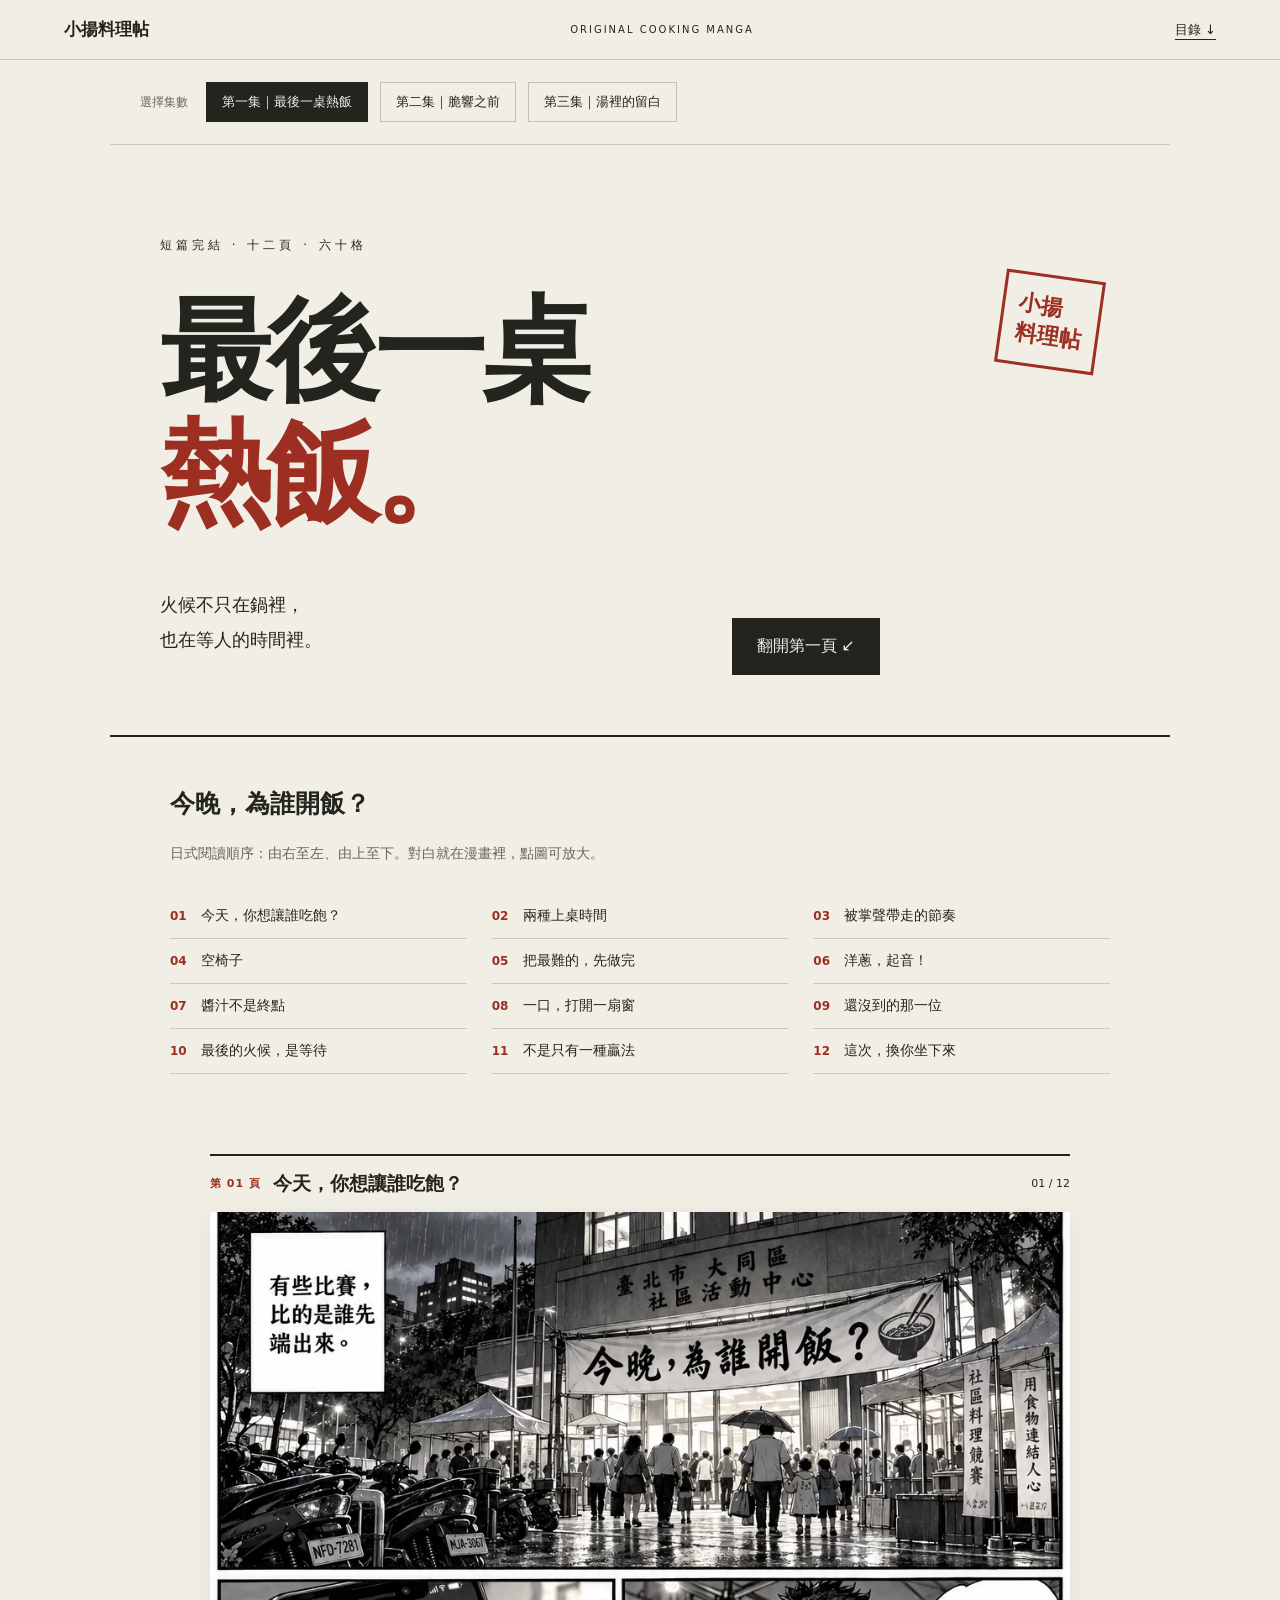
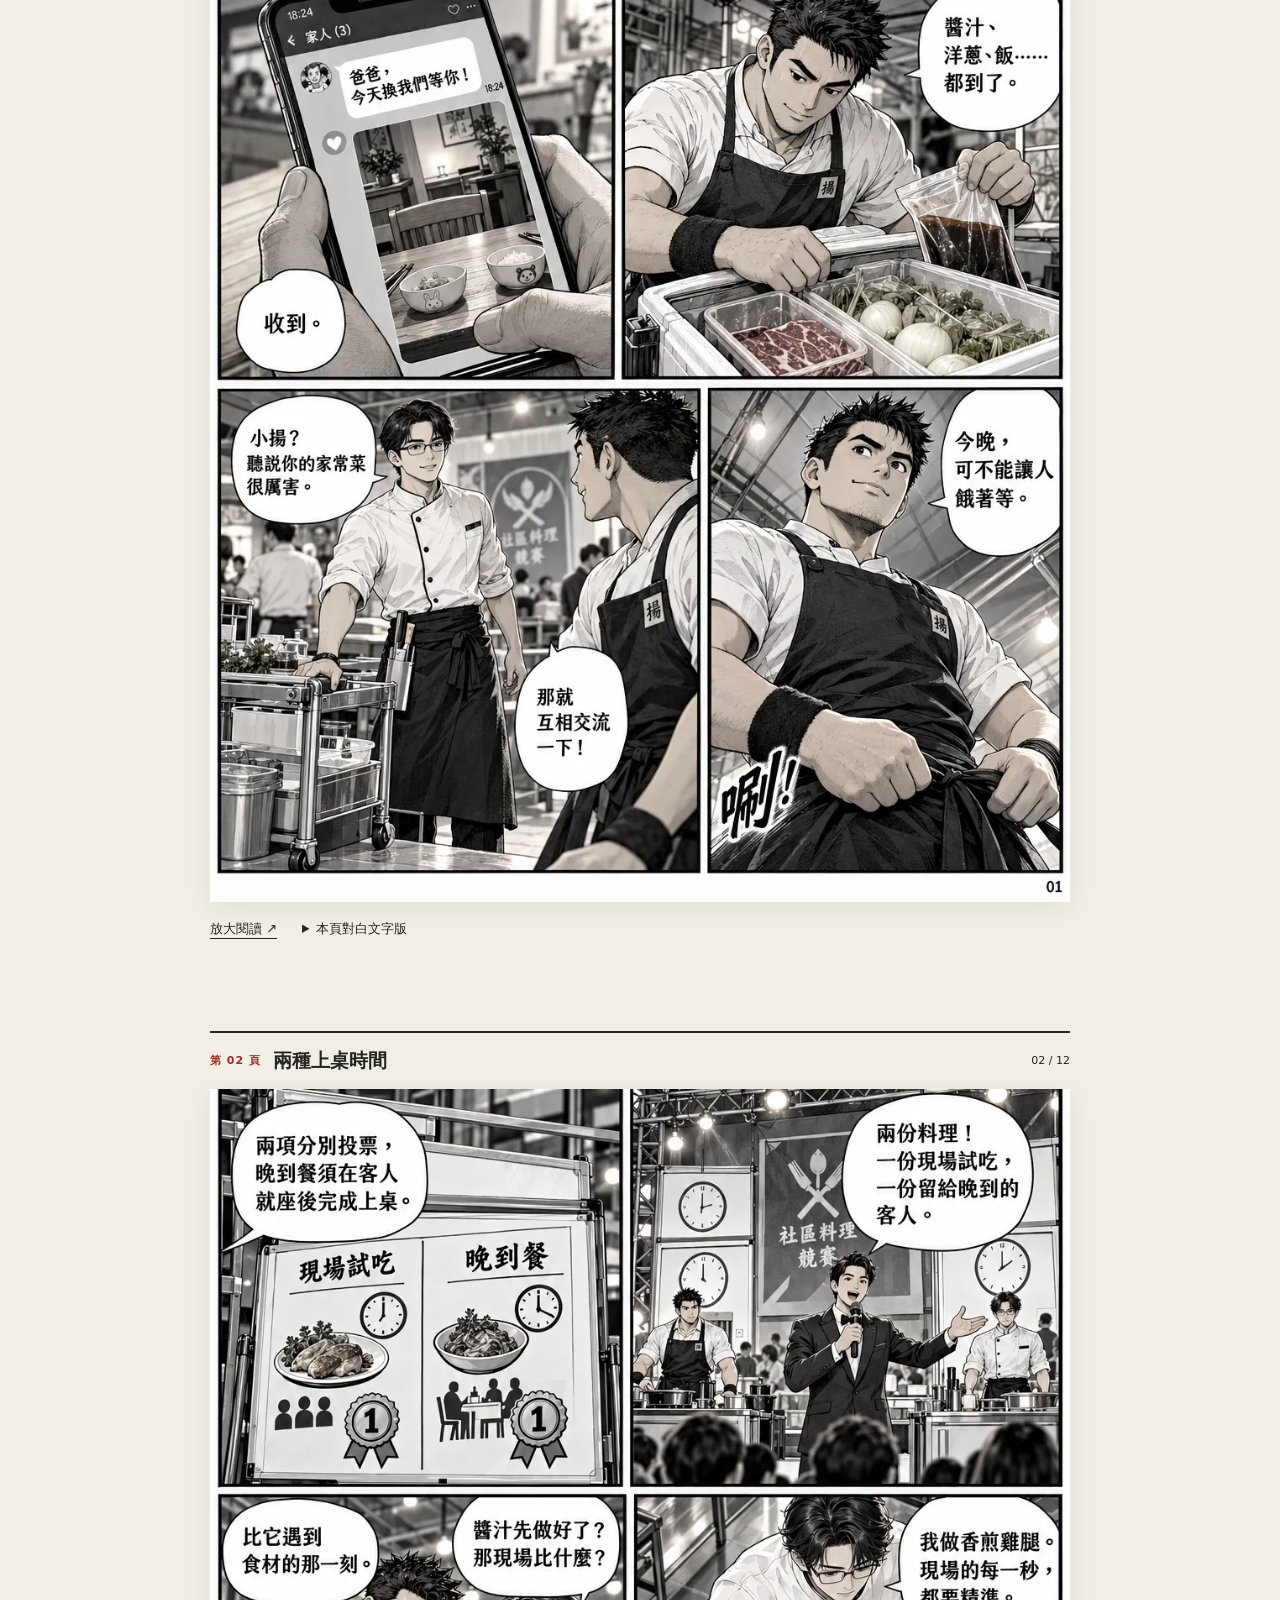
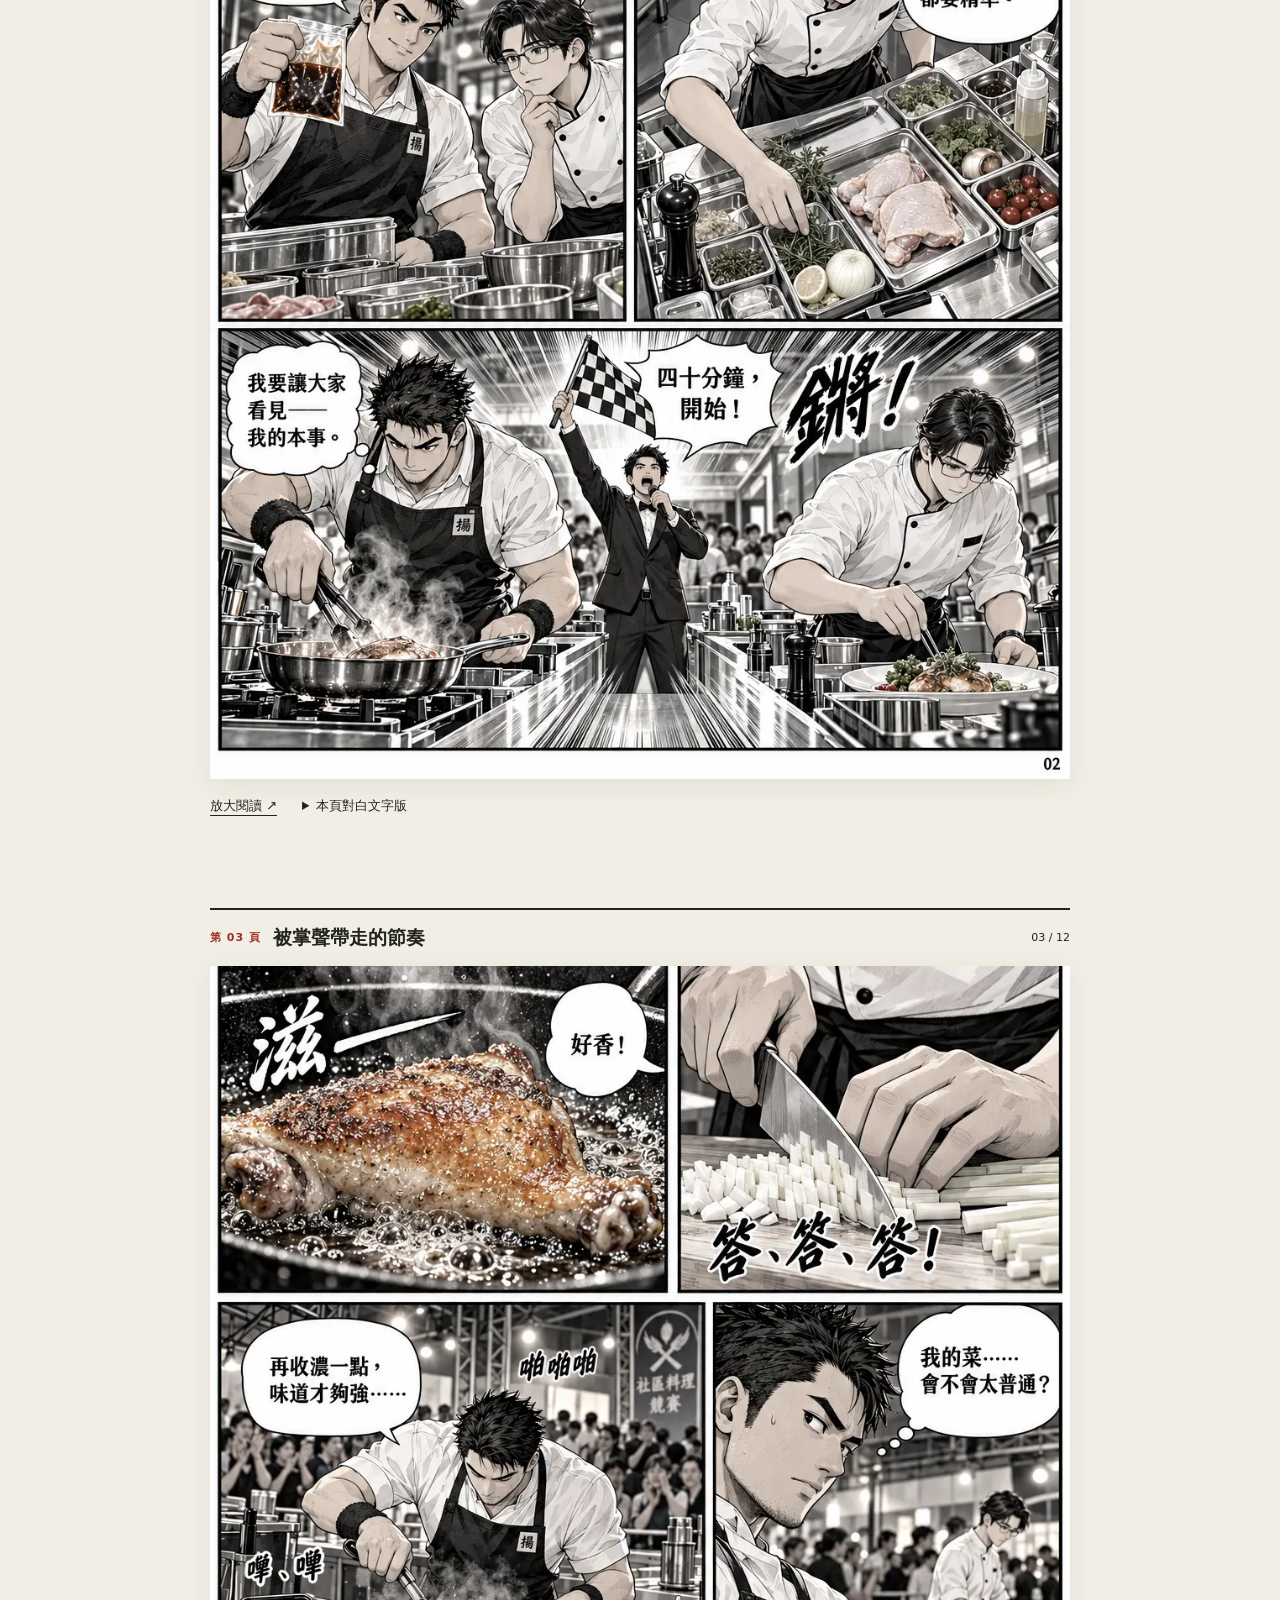
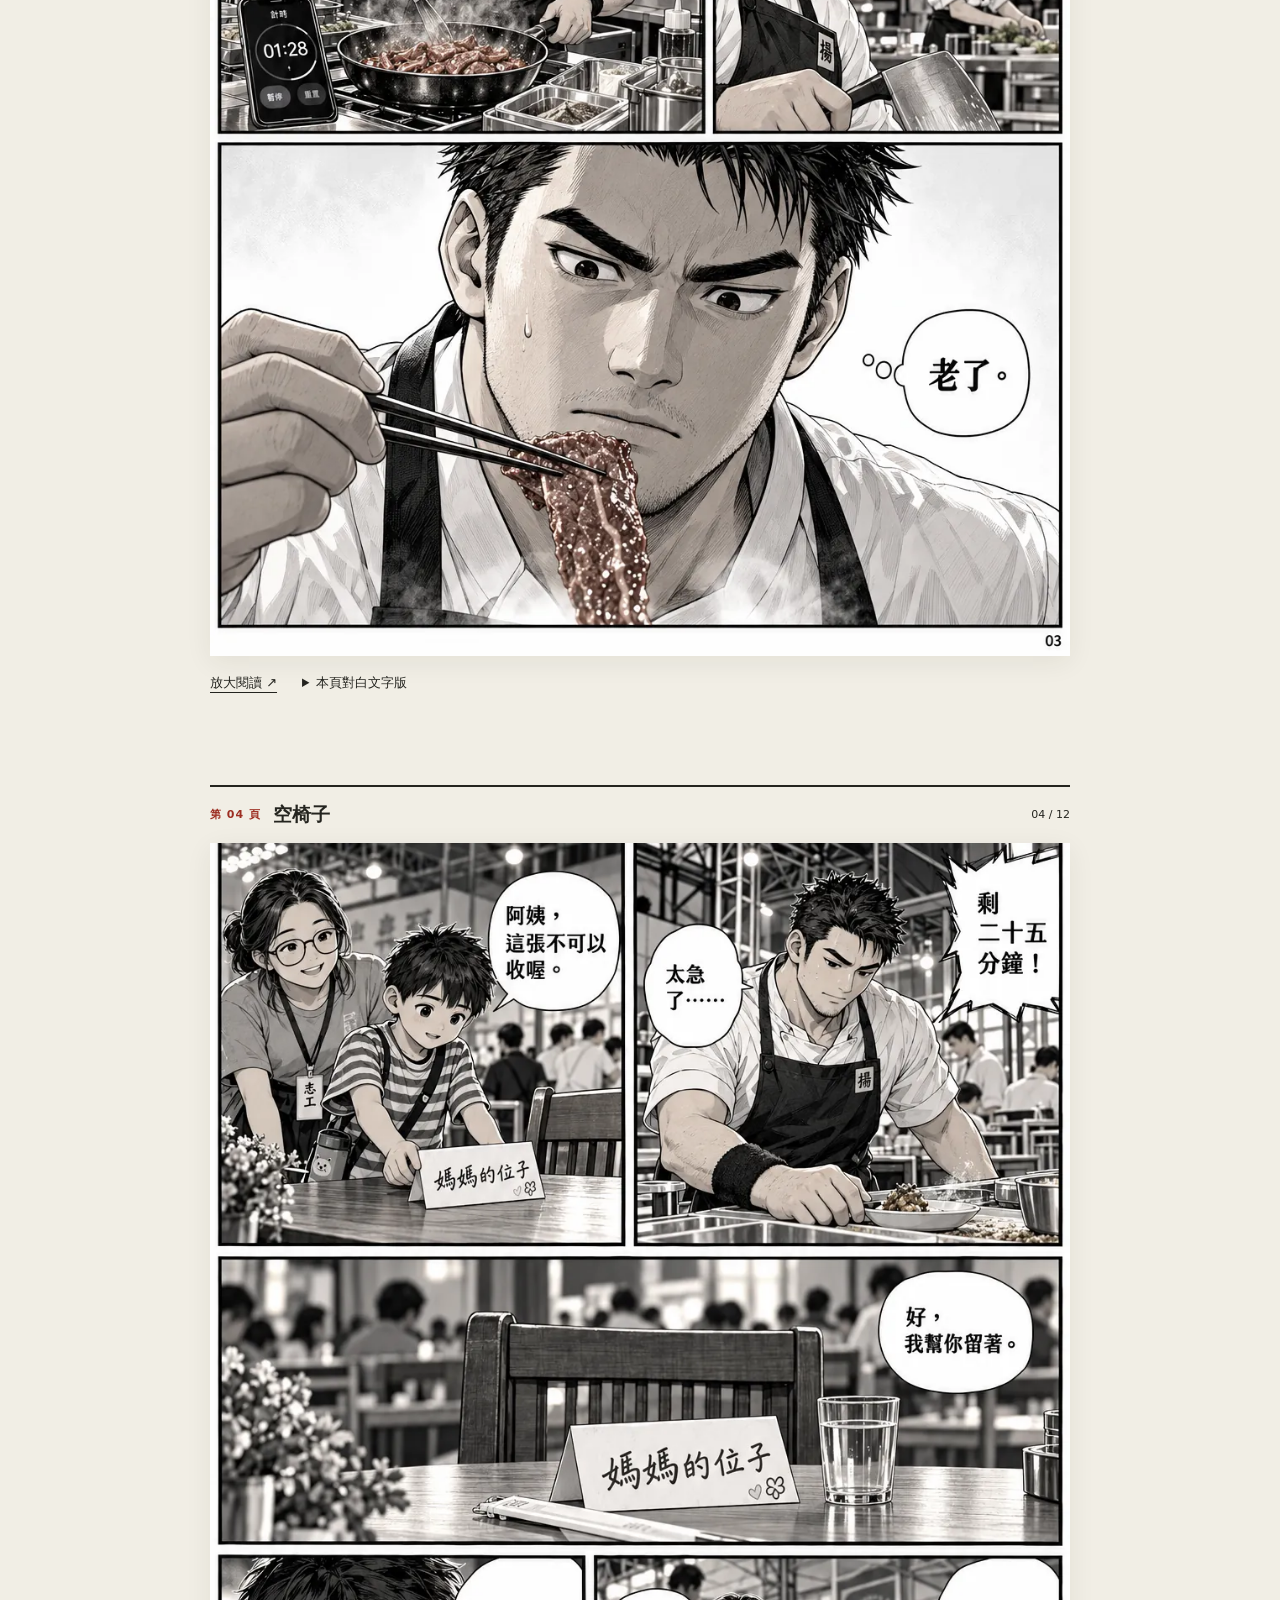
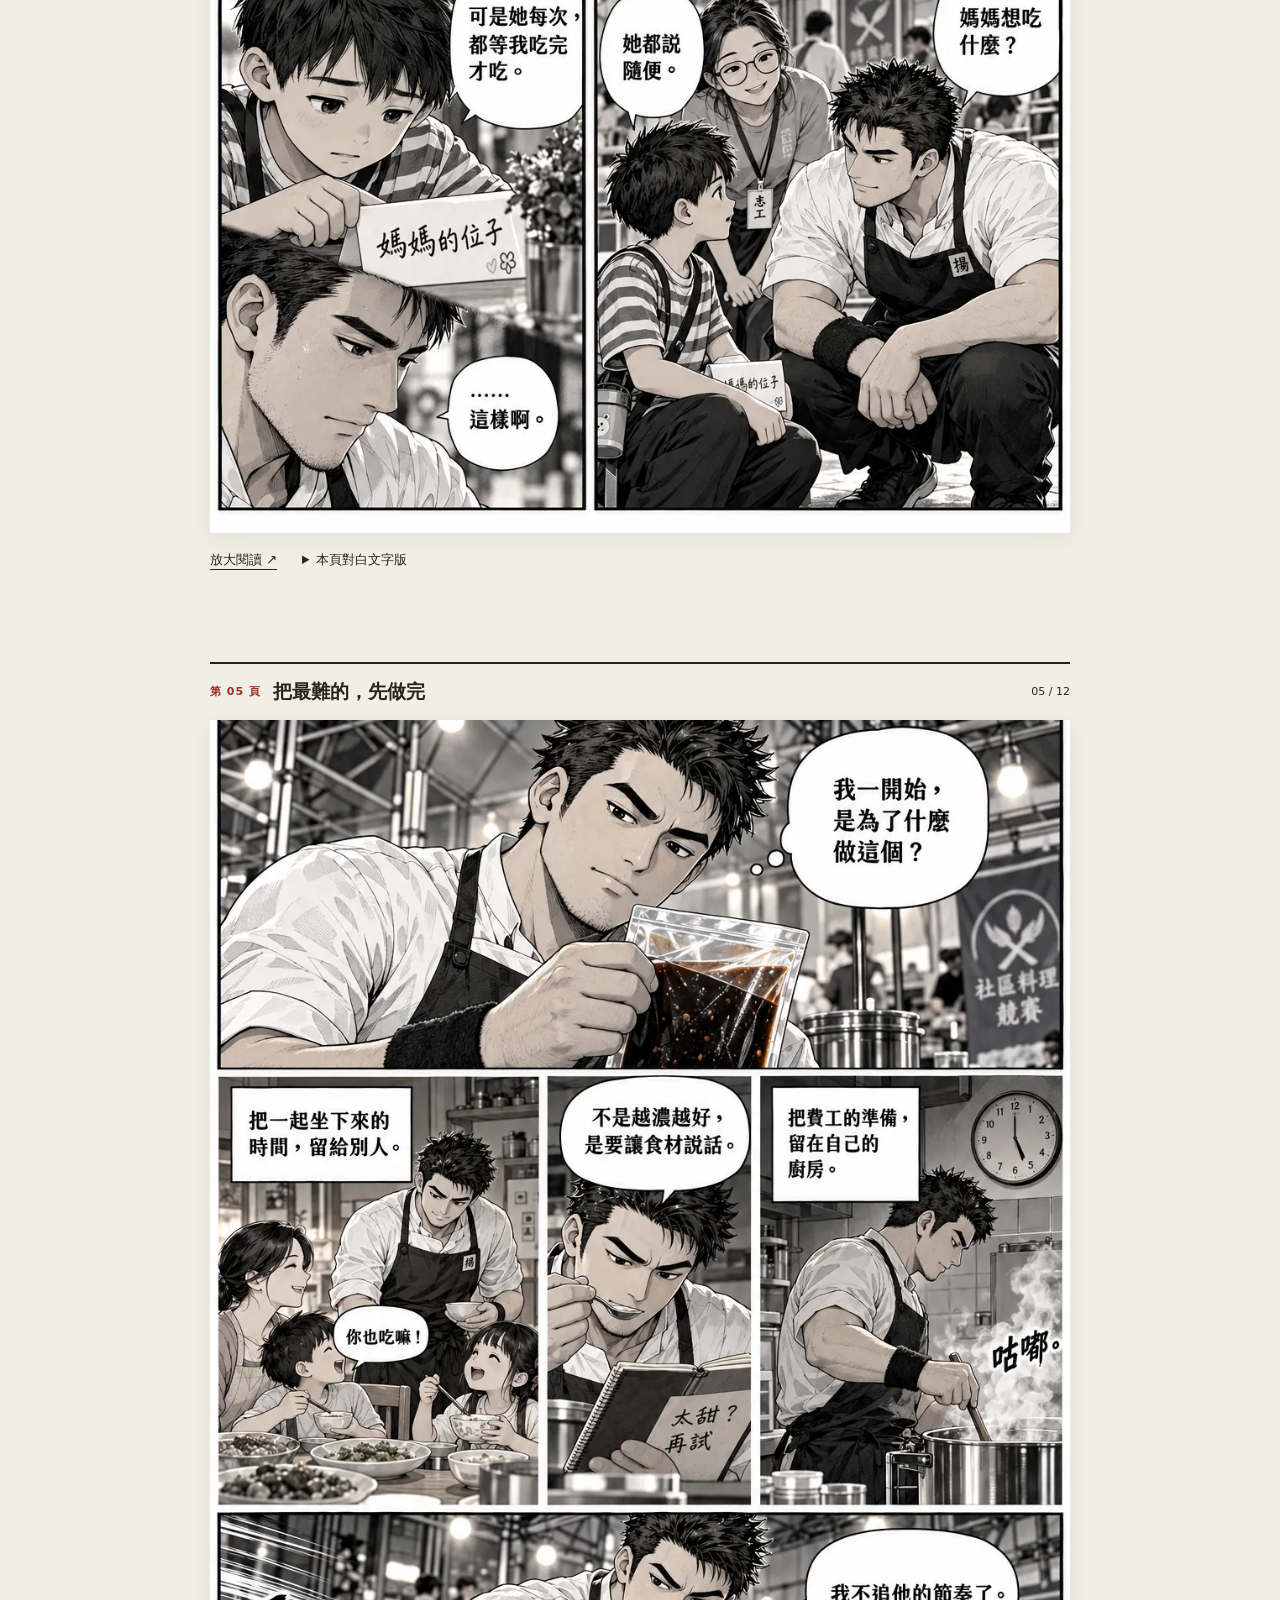
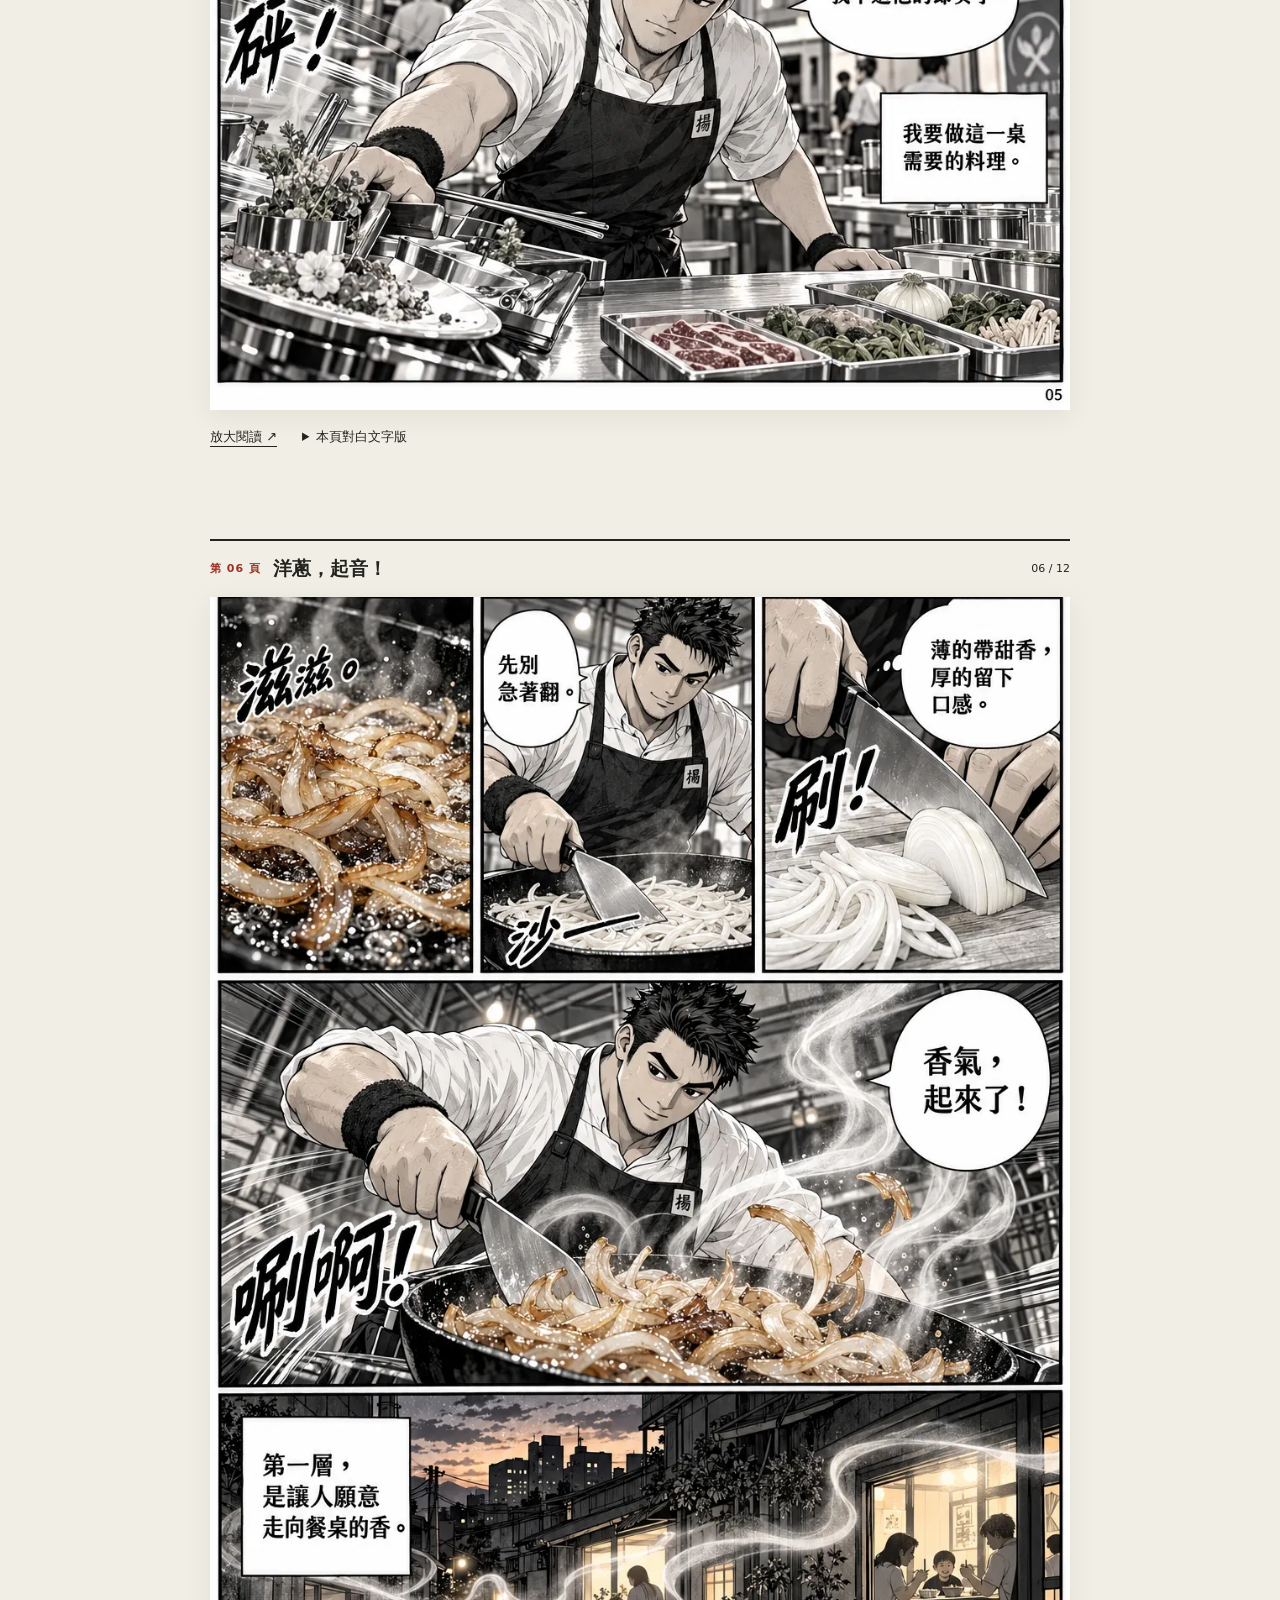
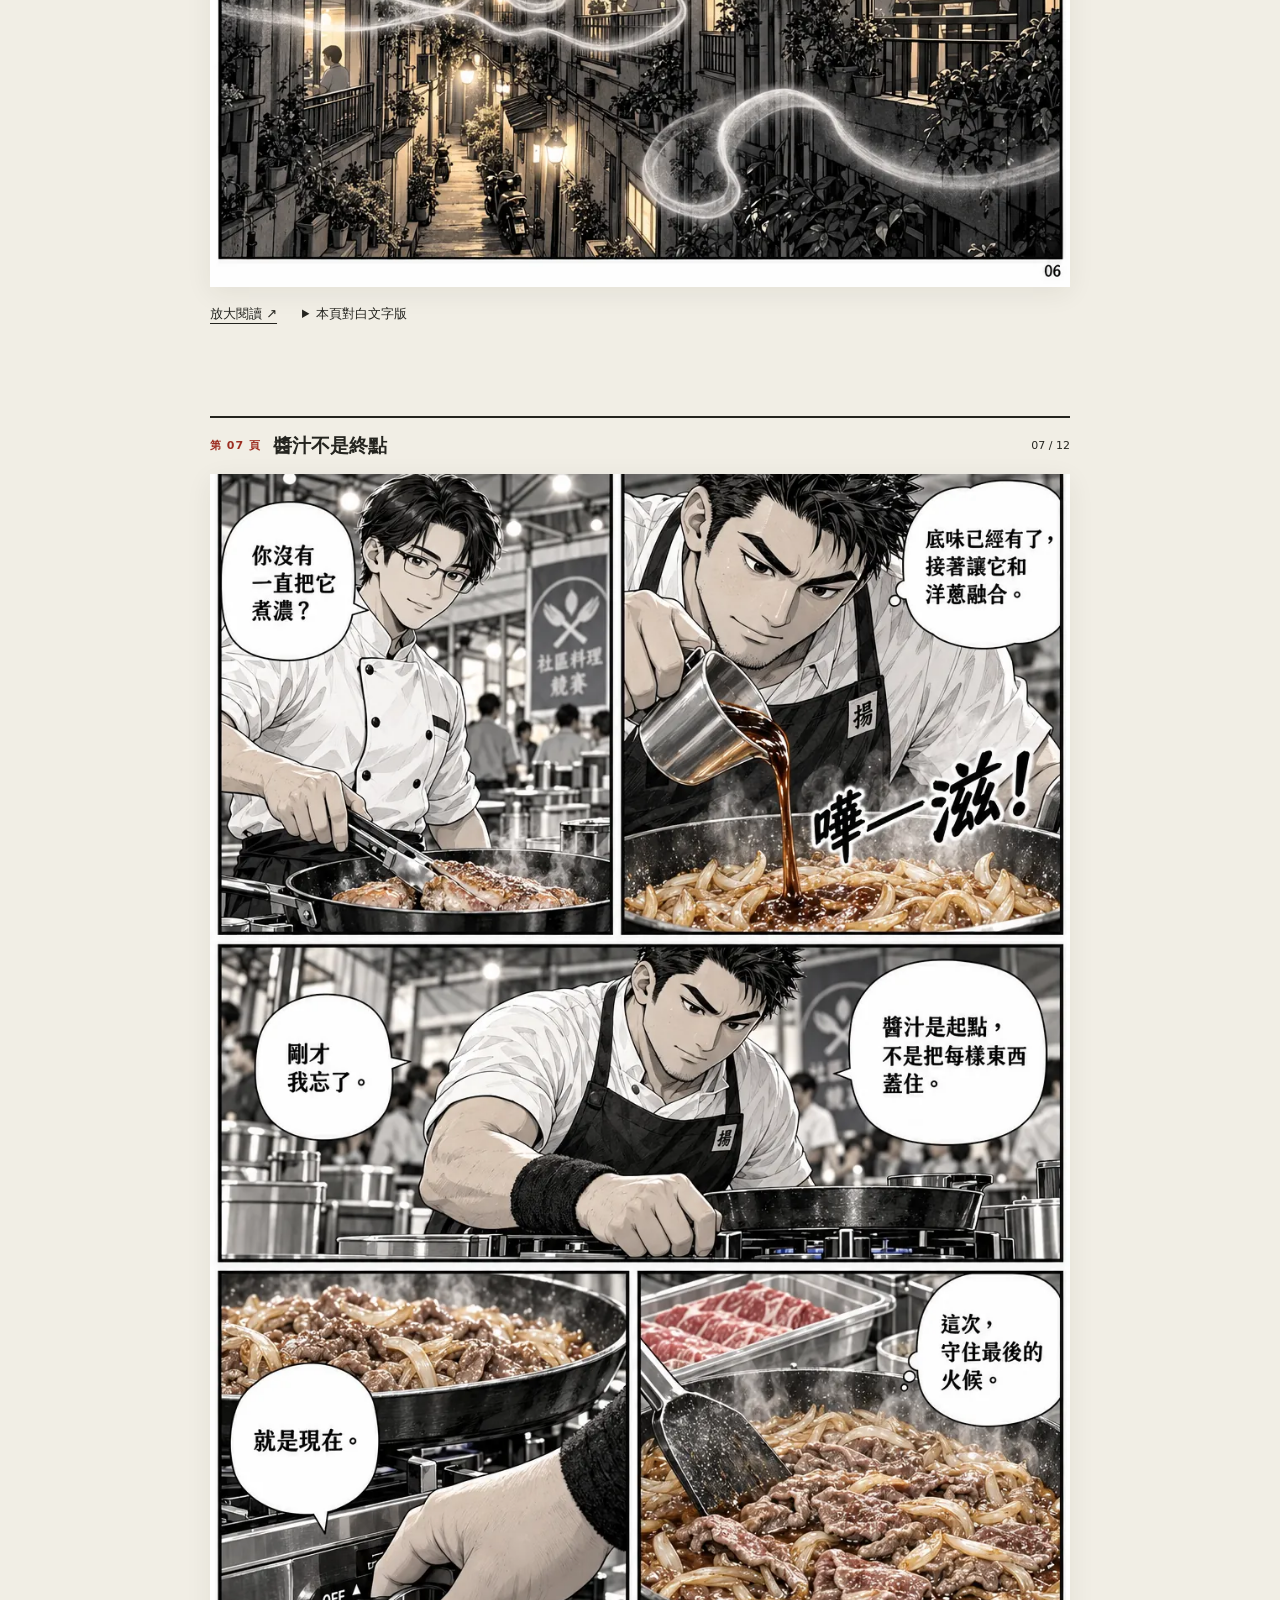
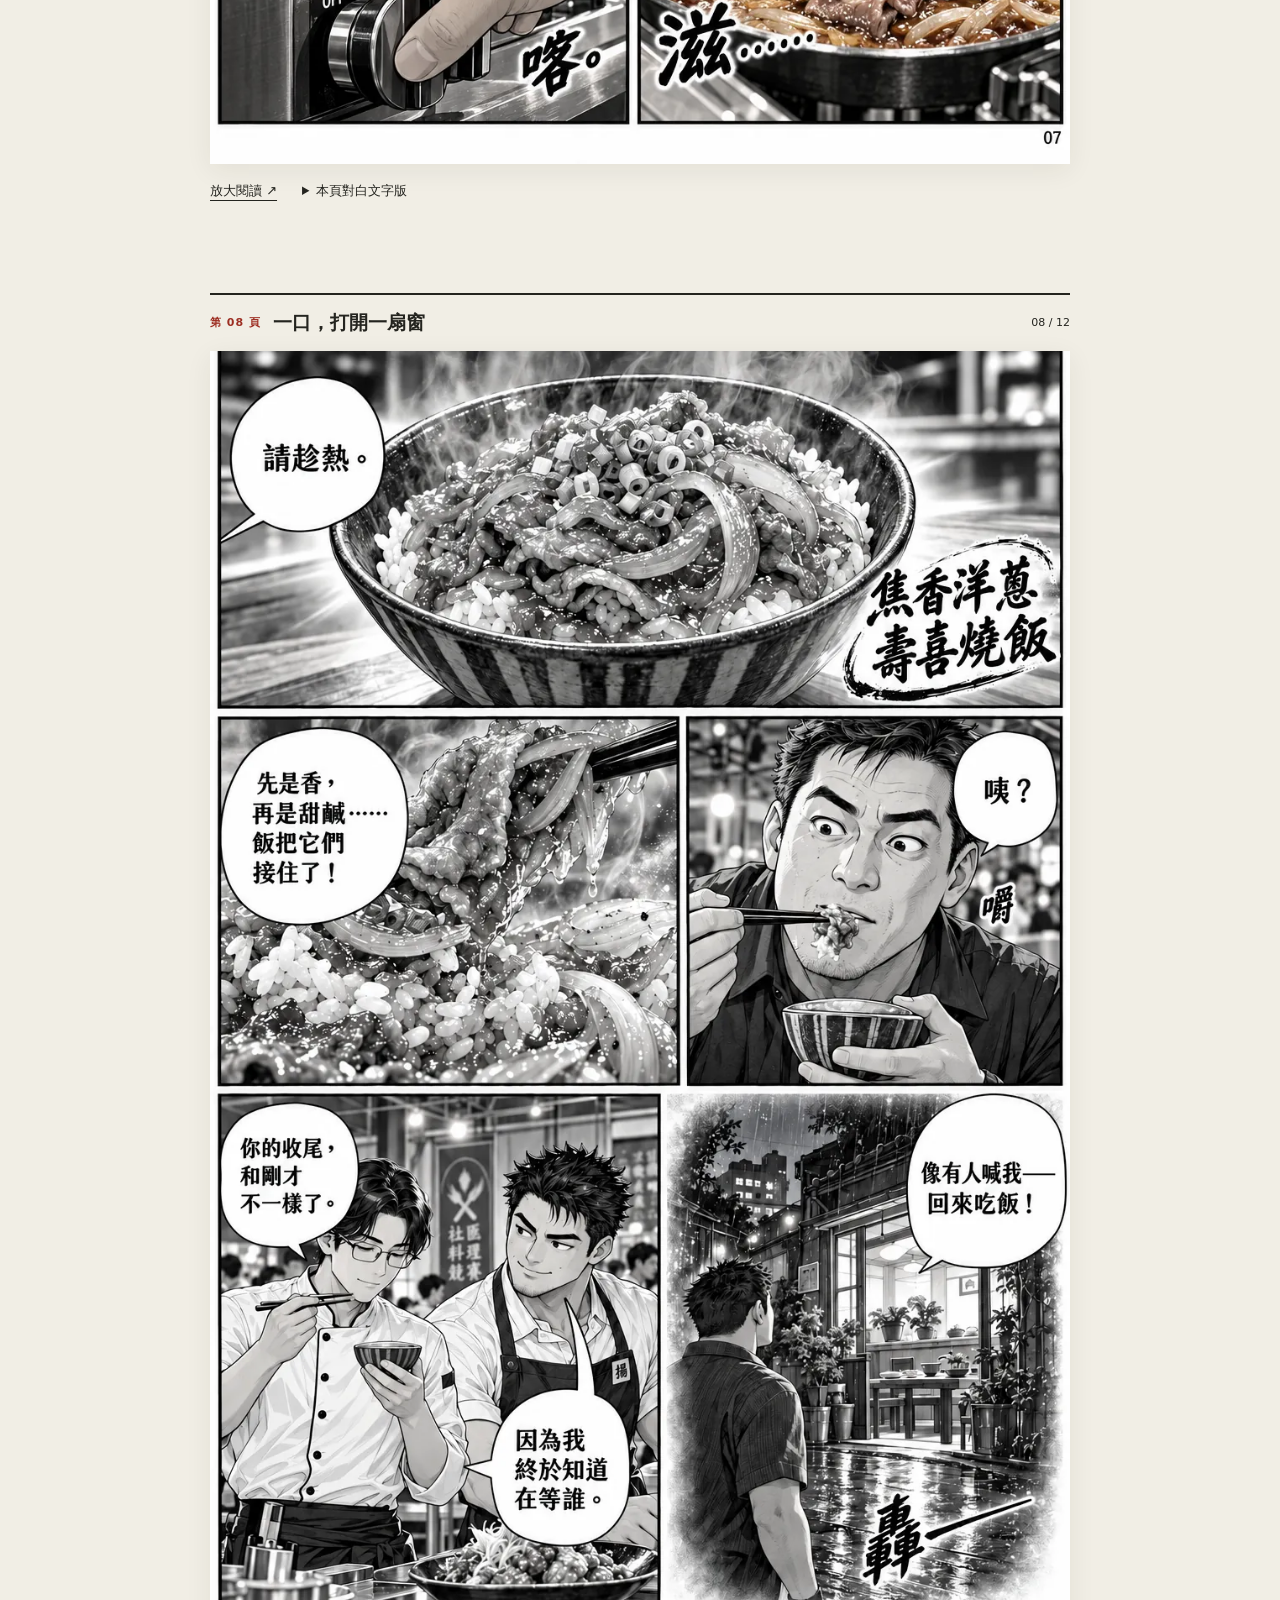
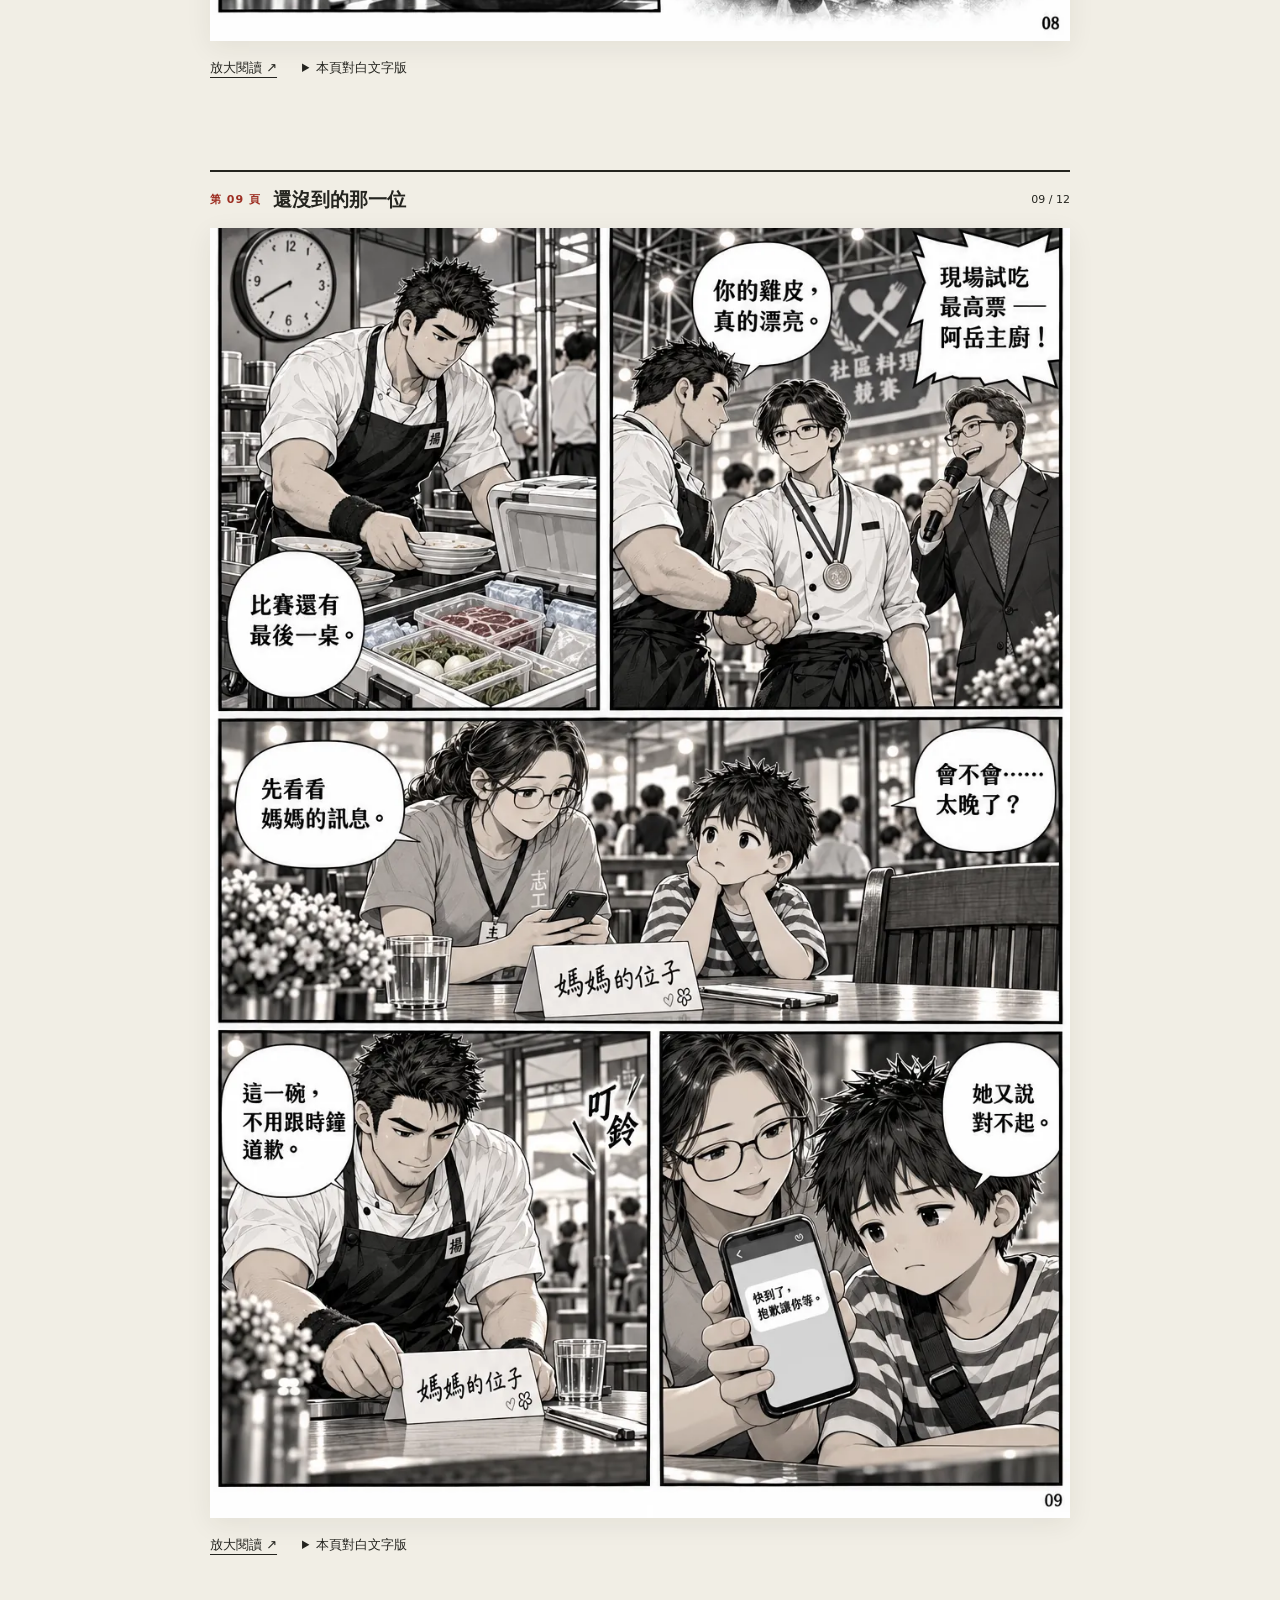
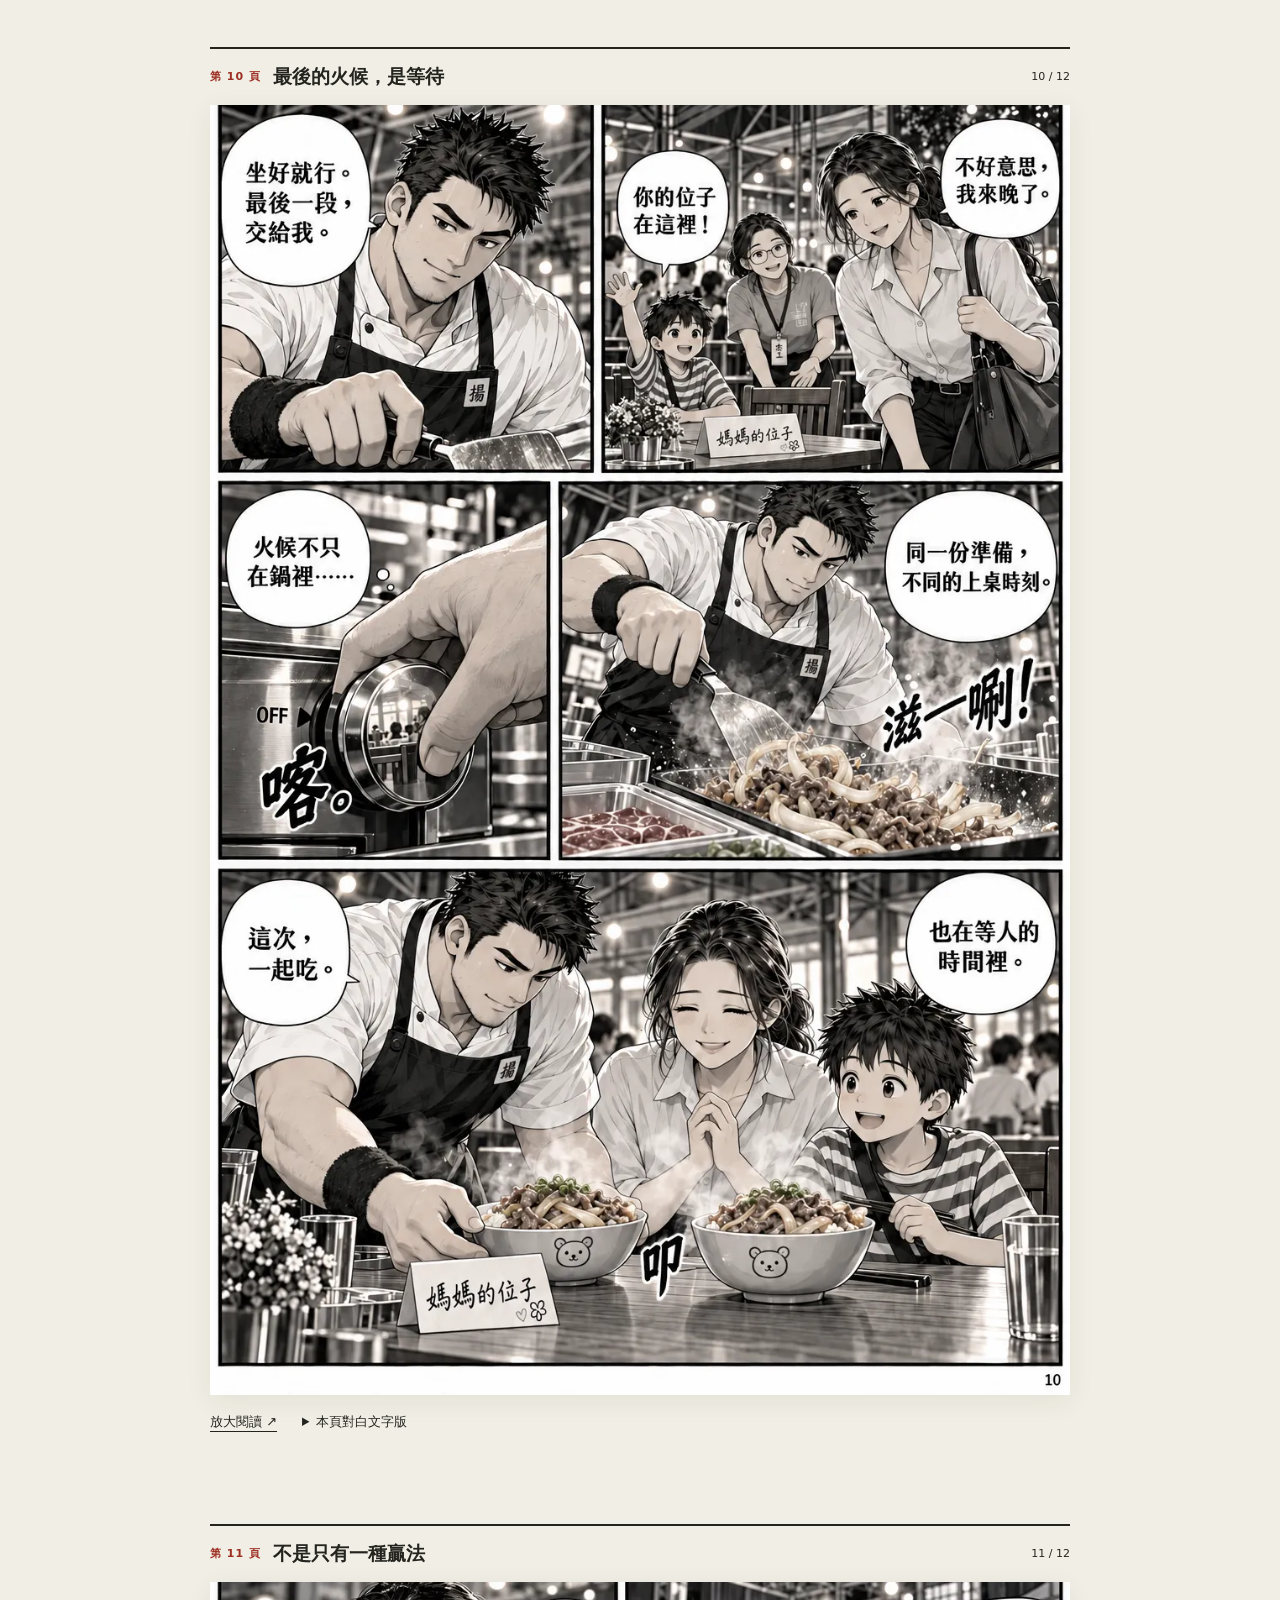
==== commit 3e082cbc: "Add episode 3 湯裡的留白 mobile vertical reader" ====
--- a/index.html
+++ b/index.html
@@ -1 +1 @@
-<!doctype html><html lang="zh-Hant"><head><meta charset="utf-8"><meta name="viewport" content="width=device-width,initial-scale=1"><meta name="theme-color" content="#f1eee5"><title>小揚料理帖｜最後一桌熱飯</title><meta name="description" content="十二頁原創料理漫畫。小揚追逐的最後一道火候，是讓一桌人一起吃飯。繁體中文對白、高壓縮 WebP。"><link rel="stylesheet" href="style.css"><script src="reader.js" defer></script></head><body><div class="topbar"><a href="#top">小揚料理帖</a><span>ORIGINAL COOKING MANGA</span><a href="#contents">目錄 ↓</a></div><main id="top"><nav class="episodes" aria-label="集數選擇"><span>選擇集數</span><a href="index.html#top" aria-current="page">第一集｜最後一桌熱飯</a><a href="episode-2/index.html#top">第二集｜脆響之前</a></nav><div class="cover"><p class="eyebrow">短篇完結 · 十二頁 · 六十格</p><h1>最後一桌<br><em>熱飯。</em></h1><div class="cover-sub"><p>火候不只在鍋裡，<br>也在等人的時間裡。</p><a class="start" href="#p1">翻開第一頁 ↙</a></div><span class="stamp" aria-hidden="true">小揚<br>料理帖</span></div><nav id="contents" aria-label="漫畫目錄"><h2>今晚，為誰開飯？</h2><p>日式閱讀順序：由右至左、由上至下。對白就在漫畫裡，點圖可放大。</p><div class="chapters"><a href="#p1"><b>01</b> 今天，你想讓誰吃飽？</a><a href="#p2"><b>02</b> 兩種上桌時間</a><a href="#p3"><b>03</b> 被掌聲帶走的節奏</a><a href="#p4"><b>04</b> 空椅子</a><a href="#p5"><b>05</b> 把最難的，先做完</a><a href="#p6"><b>06</b> 洋蔥，起音！</a><a href="#p7"><b>07</b> 醬汁不是終點</a><a href="#p8"><b>08</b> 一口，打開一扇窗</a><a href="#p9"><b>09</b> 還沒到的那一位</a><a href="#p10"><b>10</b> 最後的火候，是等待</a><a href="#p11"><b>11</b> 不是只有一種贏法</a><a href="#p12"><b>12</b> 這次，換你坐下來</a></div></nav><div class="pages"><section class="page" id="p1" aria-labelledby="h1"><header><span>第 01 頁</span><h2 id="h1">今天，你想讓誰吃飽？</h2><small>01 / 12</small></header><a class="art" href="assets/page-01.webp" target="_blank" rel="noopener" aria-label="放大第1頁"><img src="assets/page-01.webp" srcset="assets/page-01-800.webp 800w, assets/page-01.webp 1024w" sizes="(max-width: 820px) calc(100vw - 24px), 860px" width="1024" height="1536" loading="eager" decoding="async" alt="第1頁，今天，你想讓誰吃飽？。五格連續漫畫，從右至左閱讀，對白位於漫畫氣泡內。"></a><div class="page-tools"><a href="assets/page-01.webp" target="_blank" rel="noopener">放大閱讀 ↗</a><details><summary>本頁對白文字版</summary><ol><li>1-1 動作：居民提著環保餐具入場，志工引導。<br>旁白：「有些比賽，比的是誰先端出來。」<br>音效：人聲「嗡——」；不要塞滿攤販文字。</li><li>1-2 動作：他確認備料清單，嘴角帶笑。<br>小揚：「醬汁、洋蔥、飯……都到了。」</li><li>1-3 訊息：「爸爸，今天換我們等你！」<br>小揚畫外音：「收到。」</li><li>1-4 小揚：「今晚，可不能讓人餓著等。」<br>音效：「唰！」</li><li>1-5 阿岳：「小揚？聽說你的家常菜很厲害。」<br>小揚：「那就互相交流一下！」<br>翻頁鉤子：兩人視線相接，不使用挑釁式邪笑。</li></ol></details></div></section><section class="page" id="p2" aria-labelledby="h2"><header><span>第 02 頁</span><h2 id="h2">兩種上桌時間</h2><small>02 / 12</small></header><a class="art" href="assets/page-02.webp" target="_blank" rel="noopener" aria-label="放大第2頁"><img src="assets/page-02.webp" srcset="assets/page-02-800.webp 800w, assets/page-02.webp 1024w" sizes="(max-width: 820px) calc(100vw - 24px), 860px" width="1024" height="1536" loading="lazy" decoding="async" alt="第2頁，兩種上桌時間。五格連續漫畫，從右至左閱讀，對白位於漫畫氣泡內。"></a><div class="page-tools"><a href="assets/page-02.webp" target="_blank" rel="noopener">放大閱讀 ↗</a><details><summary>本頁對白文字版</summary><ol><li>2-1 主持人：「兩份料理！一份現場試吃，一份留給晚到的客人。」</li><li>2-2 主持人畫外音：「兩項分別投票，晚到餐須在客人就座後完成上桌。」<br>小字美術註：規則不要求把熟食放著等待；允許安全備料、到場再做最後烹調。</li><li>2-3 阿岳：「我做香煎雞腿。現場的每一秒，都要精準。」</li><li>2-4 阿岳：「醬汁先做好了？那現場比什麼？」<br>小揚：「比它遇到食材的那一刻。」</li><li>2-5 主持人：「四十分鐘，開始！」<br>音效：「鏘！」<br>頁尾小揚內心：「我要讓大家看見——我的本事。」</li></ol></details></div></section><section class="page" id="p3" aria-labelledby="h3"><header><span>第 03 頁</span><h2 id="h3">被掌聲帶走的節奏</h2><small>03 / 12</small></header><a class="art" href="assets/page-03.webp" target="_blank" rel="noopener" aria-label="放大第3頁"><img src="assets/page-03.webp" srcset="assets/page-03-800.webp 800w, assets/page-03.webp 1024w" sizes="(max-width: 820px) calc(100vw - 24px), 860px" width="1024" height="1536" loading="lazy" decoding="async" alt="第3頁，被掌聲帶走的節奏。五格連續漫畫，從右至左閱讀，對白位於漫畫氣泡內。"></a><div class="page-tools"><a href="assets/page-03.webp" target="_blank" rel="noopener">放大閱讀 ↗</a><details><summary>本頁對白文字版</summary><ol><li>3-1 音效：「答、答、答！」<br>無對白。</li><li>3-2 音效：「滋——」<br>觀眾畫外音：「好香！」</li><li>3-3 小揚內心：「我的菜……會不會太普通？」</li><li>3-4 音效：「嗶、嗶」與遠處「啪啪啪啪」。<br>小揚：「再收濃一點，味道才夠強……」</li><li>3-5 小揚內心：「老了。」<br>無音效，讓上一格的聲音在此消失。<br>翻頁鉤子：小揚眉心一滴汗，不能把失誤畫成食安事故。</li></ol></details></div></section><section class="page" id="p4" aria-labelledby="h4"><header><span>第 04 頁</span><h2 id="h4">空椅子</h2><small>04 / 12</small></header><a class="art" href="assets/page-04.webp" target="_blank" rel="noopener" aria-label="放大第4頁"><img src="assets/page-04.webp" srcset="assets/page-04-800.webp 800w, assets/page-04.webp 1024w" sizes="(max-width: 820px) calc(100vw - 24px), 860px" width="1024" height="1536" loading="lazy" decoding="async" alt="第4頁，空椅子。五格連續漫畫，從右至左閱讀，對白位於漫畫氣泡內。"></a><div class="page-tools"><a href="assets/page-04.webp" target="_blank" rel="noopener">放大閱讀 ↗</a><details><summary>本頁對白文字版</summary><ol><li>4-1 小揚：「太急了……」<br>遠處主持人：「剩二十五分鐘！」</li><li>4-2 紙卡：「媽媽的位子」。<br>阿禾：「阿姨，這張不可以收喔。」</li><li>4-3 志工阿姨畫外音：「好，我幫你留著。」<br>無音效。</li><li>4-4 小揚：「媽媽想吃什麼？」<br>阿禾：「她都說隨便。」</li><li>4-5 阿禾：「可是她每次，都等我吃完才吃。」<br>小揚畫外音：「……這樣啊。」<br>翻頁鉤子：小揚表情由焦急轉為安靜。</li></ol></details></div></section><section class="page" id="p5" aria-labelledby="h5"><header><span>第 05 頁</span><h2 id="h5">把最難的，先做完</h2><small>05 / 12</small></header><a class="art" href="assets/page-05.webp" target="_blank" rel="noopener" aria-label="放大第5頁"><img src="assets/page-05.webp" srcset="assets/page-05-800.webp 800w, assets/page-05.webp 1024w" sizes="(max-width: 820px) calc(100vw - 24px), 860px" width="1024" height="1536" loading="lazy" decoding="async" alt="第5頁，把最難的，先做完。五格連續漫畫，從右至左閱讀，對白位於漫畫氣泡內。"></a><div class="page-tools"><a href="assets/page-05.webp" target="_blank" rel="noopener">放大閱讀 ↗</a><details><summary>本頁對白文字版</summary><ol><li>5-1 小揚內心：「我一開始，是為了什麼做這個？」</li><li>5-2 旁白：「把費工的準備，留在自己的廚房。」<br>音效：「咕嘟、咕嘟。」</li><li>5-3 小揚：「不是越濃越好，是要讓食材說話。」</li><li>5-4 旁白：「把一起坐下來的時間，留給別人。」<br>孩子：「你也吃嘛！」</li><li>5-5 小揚：「我不追他的節奏了。」<br>頁尾內心：「我要做這一桌需要的料理。」</li></ol></details></div></section><section class="page" id="p6" aria-labelledby="h6"><header><span>第 06 頁</span><h2 id="h6">洋蔥，起音！</h2><small>06 / 12</small></header><a class="art" href="assets/page-06.webp" target="_blank" rel="noopener" aria-label="放大第6頁"><img src="assets/page-06.webp" srcset="assets/page-06-800.webp 800w, assets/page-06.webp 1024w" sizes="(max-width: 820px) calc(100vw - 24px), 860px" width="1024" height="1536" loading="lazy" decoding="async" alt="第6頁，洋蔥，起音！。五格連續漫畫，從右至左閱讀，對白位於漫畫氣泡內。"></a><div class="page-tools"><a href="assets/page-06.webp" target="_blank" rel="noopener">放大閱讀 ↗</a><details><summary>本頁對白文字版</summary><ol><li>6-1 小揚內心：「薄的帶甜香，厚的留下口感。」<br>音效：「刷！」</li><li>6-2 音效：「沙——」<br>小揚：「先別急著翻。」</li><li>6-3 音效：「滋滋……」<br>無對白。</li><li>6-4 小揚：「香氣，起來了！」<br>音效：「唰啊！」</li><li>6-5 旁白：「第一層，是讓人願意走向餐桌的香。」<br>翻頁鉤子：光帶延伸到下一頁醬汁流線。</li></ol></details></div></section><section class="page" id="p7" aria-labelledby="h7"><header><span>第 07 頁</span><h2 id="h7">醬汁不是終點</h2><small>07 / 12</small></header><a class="art" href="assets/page-07.webp" target="_blank" rel="noopener" aria-label="放大第7頁"><img src="assets/page-07.webp" srcset="assets/page-07-800.webp 800w, assets/page-07.webp 1024w" sizes="(max-width: 820px) calc(100vw - 24px), 860px" width="1024" height="1536" loading="lazy" decoding="async" alt="第7頁，醬汁不是終點。五格連續漫畫，從右至左閱讀，對白位於漫畫氣泡內。"></a><div class="page-tools"><a href="assets/page-07.webp" target="_blank" rel="noopener">放大閱讀 ↗</a><details><summary>本頁對白文字版</summary><ol><li>7-1 音效：「嘩——滋！」<br>小揚內心：「底味已經有了，接著讓它和洋蔥融合。」</li><li>7-2 阿岳：「你沒有一直把它煮濃？」</li><li>7-3 小揚：「醬汁是起點，不是把每樣東西蓋住。」<br>小揚：「剛才我忘了。」</li><li>7-4 小揚內心：「這次，守住最後的火候。」<br>音效：「滋……」</li><li>7-5 音效：「喀。」<br>小揚：「就是現在。」<br>翻頁鉤子：前段轟烈聲音停下，讓盛飯聲接續。</li></ol></details></div></section><section class="page" id="p8" aria-labelledby="h8"><header><span>第 08 頁</span><h2 id="h8">一口，打開一扇窗</h2><small>08 / 12</small></header><a class="art" href="assets/page-08.webp" target="_blank" rel="noopener" aria-label="放大第8頁"><img src="assets/page-08.webp" srcset="assets/page-08-800.webp 800w, assets/page-08.webp 1024w" sizes="(max-width: 820px) calc(100vw - 24px), 860px" width="1024" height="1536" loading="lazy" decoding="async" alt="第8頁，一口，打開一扇窗。五格連續漫畫，從右至左閱讀，對白位於漫畫氣泡內。"></a><div class="page-tools"><a href="assets/page-08.webp" target="_blank" rel="noopener">放大閱讀 ↗</a><details><summary>本頁對白文字版</summary><ol><li>8-1 菜名字幕：「焦香洋蔥壽喜燒飯」。<br>小揚畫外音：「請趁熱。」</li><li>8-2 試吃者：「咦？」<br>音效：小小「嚼」。</li><li>8-3 試吃者畫外音：「先是香，再是甜鹹……飯把它們接住了！」</li><li>8-4 試吃者：「像有人喊我——回來吃飯！」<br>音效：「轟——」以白色字嵌入光中。</li><li>8-5 阿岳：「你的收尾，和剛才不一樣了。」<br>小揚：「因為我終於知道在等誰。」</li></ol></details></div></section><section class="page" id="p9" aria-labelledby="h9"><header><span>第 09 頁</span><h2 id="h9">還沒到的那一位</h2><small>09 / 12</small></header><a class="art" href="assets/page-09.webp" target="_blank" rel="noopener" aria-label="放大第9頁"><img src="assets/page-09.webp" srcset="assets/page-09-800.webp 800w, assets/page-09.webp 1024w" sizes="(max-width: 820px) calc(100vw - 24px), 860px" width="1024" height="1536" loading="lazy" decoding="async" alt="第9頁，還沒到的那一位。五格連續漫畫，從右至左閱讀，對白位於漫畫氣泡內。"></a><div class="page-tools"><a href="assets/page-09.webp" target="_blank" rel="noopener">放大閱讀 ↗</a><details><summary>本頁對白文字版</summary><ol><li>9-1 主持人：「現場試吃最高票——阿岳主廚！」<br>小揚：「你的雞皮，真的漂亮。」</li><li>9-2 旁白：「比賽還有最後一桌。」</li><li>9-3 阿禾：「會不會……太晚了？」<br>志工阿姨：「先看看媽媽的訊息。」</li><li>9-4 阿禾：「她又說對不起。」</li><li>9-5 小揚：「這一碗，不用跟時鐘道歉。」<br>翻頁鉤子：門口鈴聲從畫外響起：「叮鈴」。</li></ol></details></div></section><section class="page" id="p10" aria-labelledby="h10"><header><span>第 10 頁</span><h2 id="h10">最後的火候，是等待</h2><small>10 / 12</small></header><a class="art" href="assets/page-10.webp" target="_blank" rel="noopener" aria-label="放大第10頁"><img src="assets/page-10.webp" srcset="assets/page-10-800.webp 800w, assets/page-10.webp 1024w" sizes="(max-width: 820px) calc(100vw - 24px), 860px" width="1024" height="1536" loading="lazy" decoding="async" alt="第10頁，最後的火候，是等待。五格連續漫畫，從右至左閱讀，對白位於漫畫氣泡內。"></a><div class="page-tools"><a href="assets/page-10.webp" target="_blank" rel="noopener">放大閱讀 ↗</a><details><summary>本頁對白文字版</summary><ol><li>10-1 媽媽：「不好意思，我來晚了。」<br>阿禾：「你的位子在這裡！」</li><li>10-2 小揚：「坐好就行。最後一段，交給我。」</li><li>10-3 音效：「滋——唰！」<br>旁白：「同一份準備，不同的上桌時刻。」</li><li>10-4 音效：「喀。」<br>小揚內心：「火候不只在鍋裡……」</li><li>10-5 小揚內心：「也在等人的時間裡。」<br>小揚：「這次，一起吃。」<br>不加喝采音效，讓碗落桌的「叩」成為主聲。</li></ol></details></div></section><section class="page" id="p11" aria-labelledby="h11"><header><span>第 11 頁</span><h2 id="h11">不是只有一種贏法</h2><small>11 / 12</small></header><a class="art" href="assets/page-11.webp" target="_blank" rel="noopener" aria-label="放大第11頁"><img src="assets/page-11.webp" srcset="assets/page-11-800.webp 800w, assets/page-11.webp 1024w" sizes="(max-width: 820px) calc(100vw - 24px), 860px" width="1024" height="1536" loading="lazy" decoding="async" alt="第11頁，不是只有一種贏法。五格連續漫畫，從右至左閱讀，對白位於漫畫氣泡內。"></a><div class="page-tools"><a href="assets/page-11.webp" target="_blank" rel="noopener">放大閱讀 ↗</a><details><summary>本頁對白文字版</summary><ol><li>11-1 阿禾：「今天，你也先吃一口。」<br>媽媽：「……好。」</li><li>11-2 媽媽：「好熱……也好香。」<br>阿禾畫外音：「我有幫你留位子。」</li><li>11-3 旁白：「最好的那一口，不一定最驚人。」<br>旁白：「但剛好，等到了你。」</li><li>11-4 主持人：「最想帶回家的料理——小揚！」<br>阿岳：「原來這也是一種精準。」</li><li>11-5 阿岳：「下次，教我你的準備。」<br>小揚：「那你教我煎出這個脆皮。」</li></ol></details></div></section><section class="page" id="p12" aria-labelledby="h12"><header><span>第 12 頁</span><h2 id="h12">這次，換你坐下來</h2><small>12 / 12</small></header><a class="art" href="assets/page-12.webp" target="_blank" rel="noopener" aria-label="放大第12頁"><img src="assets/page-12.webp" srcset="assets/page-12-800.webp 800w, assets/page-12.webp 1024w" sizes="(max-width: 820px) calc(100vw - 24px), 860px" width="1024" height="1536" loading="lazy" decoding="async" alt="第12頁，這次，換你坐下來。五格連續漫畫，從右至左閱讀，對白位於漫畫氣泡內。"></a><div class="page-tools"><a href="assets/page-12.webp" target="_blank" rel="noopener">放大閱讀 ↗</a><details><summary>本頁對白文字版</summary><ol><li>12-1 小揚手機訊息：「還有幫你留飯。」<br>小揚：「我回來了。」</li><li>12-2 孩子甲：「爸爸，贏了嗎？」<br>小揚：「嗯，還學到一件事。」</li><li>12-3 孩子乙：「今天不用你煮！」<br>伴侶畫外音：「先坐下來。」</li><li>12-4 小揚：「……原來，被等著是這種感覺。」<br>音效：「咕——」從他肚子傳來，留一點喜感。</li><li>12-5 小揚：「我開動了！」<br>旁白：「把功夫留在鍋裡，把時間留給一桌人。」<br>頁角落款：「小揚料理帖：最後一桌熱飯｜完」。<br>不放購買 QR code、聯絡方式或強迫性的廣告口號，讓故事有完整結尾。</li></ol></details></div></section></div><div class="end"><span>完</span><p>把功夫留在鍋裡，<br>把時間留給一桌人。</p><a href="#top">再讀一次 ↑</a> · <a href="episode-2/">接著看第二集：脆響之前 ↗</a></div><section class="about"><h2>關於這本漫畫</h2><p>這是以現代台灣生活為背景的原創料理漫畫。人物、家庭、比賽與菜色均屬虛構，並非真人經歷或現售商品介紹。品牌靈感參考阿揚私廚的公開網站。畫面由 AI 生成，以黑白墨線、網點與料理意象為主，局部保留少量點色；人物和器物細節可能有藝術化差異。</p><p>圖片採高壓縮 WebP，附手機版本與逐頁放大。本站不使用外部字型、廣告或追蹤器。小螢幕若覺得對白太細，請點漫畫開啟原尺寸放大。</p><div><a href="storyboard.md">原始分鏡 Markdown ↗</a> · <a href="https://github.com/zuestrd20/xiaoyang-cooking-manga">GitHub ↗</a> · <a href="https://yang-cookforyou.pages.dev/">靈感來源：阿揚私廚 ↗</a></div></section></main><nav class="dock" aria-label="翻頁控制" hidden><button id="prev" aria-label="上一頁">←</button><span id="position">01 / 12</span><button id="next" aria-label="下一頁">→</button><a href="#contents" aria-label="回目錄">目錄</a></nav></body></html>+<!doctype html><html lang="zh-Hant"><head><meta charset="utf-8"><meta name="viewport" content="width=device-width,initial-scale=1"><meta name="theme-color" content="#f1eee5"><title>小揚料理帖｜最後一桌熱飯</title><meta name="description" content="十二頁原創料理漫畫。小揚追逐的最後一道火候，是讓一桌人一起吃飯。繁體中文對白、高壓縮 WebP。"><link rel="stylesheet" href="style.css"><script src="reader.js" defer></script></head><body><div class="topbar"><a href="#top">小揚料理帖</a><span>ORIGINAL COOKING MANGA</span><a href="#contents">目錄 ↓</a></div><main id="top"><nav class="episodes" aria-label="集數選擇"><span>選擇集數</span><a href="index.html#top" aria-current="page">第一集｜最後一桌熱飯</a><a href="episode-2/index.html#top">第二集｜脆響之前</a><a href="episode-3/">第三集｜湯裡的留白</a></nav><div class="cover"><p class="eyebrow">短篇完結 · 十二頁 · 六十格</p><h1>最後一桌<br><em>熱飯。</em></h1><div class="cover-sub"><p>火候不只在鍋裡，<br>也在等人的時間裡。</p><a class="start" href="#p1">翻開第一頁 ↙</a></div><span class="stamp" aria-hidden="true">小揚<br>料理帖</span></div><nav id="contents" aria-label="漫畫目錄"><h2>今晚，為誰開飯？</h2><p>日式閱讀順序：由右至左、由上至下。對白就在漫畫裡，點圖可放大。</p><div class="chapters"><a href="#p1"><b>01</b> 今天，你想讓誰吃飽？</a><a href="#p2"><b>02</b> 兩種上桌時間</a><a href="#p3"><b>03</b> 被掌聲帶走的節奏</a><a href="#p4"><b>04</b> 空椅子</a><a href="#p5"><b>05</b> 把最難的，先做完</a><a href="#p6"><b>06</b> 洋蔥，起音！</a><a href="#p7"><b>07</b> 醬汁不是終點</a><a href="#p8"><b>08</b> 一口，打開一扇窗</a><a href="#p9"><b>09</b> 還沒到的那一位</a><a href="#p10"><b>10</b> 最後的火候，是等待</a><a href="#p11"><b>11</b> 不是只有一種贏法</a><a href="#p12"><b>12</b> 這次，換你坐下來</a></div></nav><div class="pages"><section class="page" id="p1" aria-labelledby="h1"><header><span>第 01 頁</span><h2 id="h1">今天，你想讓誰吃飽？</h2><small>01 / 12</small></header><a class="art" href="assets/page-01.webp" target="_blank" rel="noopener" aria-label="放大第1頁"><img src="assets/page-01.webp" srcset="assets/page-01-800.webp 800w, assets/page-01.webp 1024w" sizes="(max-width: 820px) calc(100vw - 24px), 860px" width="1024" height="1536" loading="eager" decoding="async" alt="第1頁，今天，你想讓誰吃飽？。五格連續漫畫，從右至左閱讀，對白位於漫畫氣泡內。"></a><div class="page-tools"><a href="assets/page-01.webp" target="_blank" rel="noopener">放大閱讀 ↗</a><details><summary>本頁對白文字版</summary><ol><li>1-1 動作：居民提著環保餐具入場，志工引導。<br>旁白：「有些比賽，比的是誰先端出來。」<br>音效：人聲「嗡——」；不要塞滿攤販文字。</li><li>1-2 動作：他確認備料清單，嘴角帶笑。<br>小揚：「醬汁、洋蔥、飯……都到了。」</li><li>1-3 訊息：「爸爸，今天換我們等你！」<br>小揚畫外音：「收到。」</li><li>1-4 小揚：「今晚，可不能讓人餓著等。」<br>音效：「唰！」</li><li>1-5 阿岳：「小揚？聽說你的家常菜很厲害。」<br>小揚：「那就互相交流一下！」<br>翻頁鉤子：兩人視線相接，不使用挑釁式邪笑。</li></ol></details></div></section><section class="page" id="p2" aria-labelledby="h2"><header><span>第 02 頁</span><h2 id="h2">兩種上桌時間</h2><small>02 / 12</small></header><a class="art" href="assets/page-02.webp" target="_blank" rel="noopener" aria-label="放大第2頁"><img src="assets/page-02.webp" srcset="assets/page-02-800.webp 800w, assets/page-02.webp 1024w" sizes="(max-width: 820px) calc(100vw - 24px), 860px" width="1024" height="1536" loading="lazy" decoding="async" alt="第2頁，兩種上桌時間。五格連續漫畫，從右至左閱讀，對白位於漫畫氣泡內。"></a><div class="page-tools"><a href="assets/page-02.webp" target="_blank" rel="noopener">放大閱讀 ↗</a><details><summary>本頁對白文字版</summary><ol><li>2-1 主持人：「兩份料理！一份現場試吃，一份留給晚到的客人。」</li><li>2-2 主持人畫外音：「兩項分別投票，晚到餐須在客人就座後完成上桌。」<br>小字美術註：規則不要求把熟食放著等待；允許安全備料、到場再做最後烹調。</li><li>2-3 阿岳：「我做香煎雞腿。現場的每一秒，都要精準。」</li><li>2-4 阿岳：「醬汁先做好了？那現場比什麼？」<br>小揚：「比它遇到食材的那一刻。」</li><li>2-5 主持人：「四十分鐘，開始！」<br>音效：「鏘！」<br>頁尾小揚內心：「我要讓大家看見——我的本事。」</li></ol></details></div></section><section class="page" id="p3" aria-labelledby="h3"><header><span>第 03 頁</span><h2 id="h3">被掌聲帶走的節奏</h2><small>03 / 12</small></header><a class="art" href="assets/page-03.webp" target="_blank" rel="noopener" aria-label="放大第3頁"><img src="assets/page-03.webp" srcset="assets/page-03-800.webp 800w, assets/page-03.webp 1024w" sizes="(max-width: 820px) calc(100vw - 24px), 860px" width="1024" height="1536" loading="lazy" decoding="async" alt="第3頁，被掌聲帶走的節奏。五格連續漫畫，從右至左閱讀，對白位於漫畫氣泡內。"></a><div class="page-tools"><a href="assets/page-03.webp" target="_blank" rel="noopener">放大閱讀 ↗</a><details><summary>本頁對白文字版</summary><ol><li>3-1 音效：「答、答、答！」<br>無對白。</li><li>3-2 音效：「滋——」<br>觀眾畫外音：「好香！」</li><li>3-3 小揚內心：「我的菜……會不會太普通？」</li><li>3-4 音效：「嗶、嗶」與遠處「啪啪啪啪」。<br>小揚：「再收濃一點，味道才夠強……」</li><li>3-5 小揚內心：「老了。」<br>無音效，讓上一格的聲音在此消失。<br>翻頁鉤子：小揚眉心一滴汗，不能把失誤畫成食安事故。</li></ol></details></div></section><section class="page" id="p4" aria-labelledby="h4"><header><span>第 04 頁</span><h2 id="h4">空椅子</h2><small>04 / 12</small></header><a class="art" href="assets/page-04.webp" target="_blank" rel="noopener" aria-label="放大第4頁"><img src="assets/page-04.webp" srcset="assets/page-04-800.webp 800w, assets/page-04.webp 1024w" sizes="(max-width: 820px) calc(100vw - 24px), 860px" width="1024" height="1536" loading="lazy" decoding="async" alt="第4頁，空椅子。五格連續漫畫，從右至左閱讀，對白位於漫畫氣泡內。"></a><div class="page-tools"><a href="assets/page-04.webp" target="_blank" rel="noopener">放大閱讀 ↗</a><details><summary>本頁對白文字版</summary><ol><li>4-1 小揚：「太急了……」<br>遠處主持人：「剩二十五分鐘！」</li><li>4-2 紙卡：「媽媽的位子」。<br>阿禾：「阿姨，這張不可以收喔。」</li><li>4-3 志工阿姨畫外音：「好，我幫你留著。」<br>無音效。</li><li>4-4 小揚：「媽媽想吃什麼？」<br>阿禾：「她都說隨便。」</li><li>4-5 阿禾：「可是她每次，都等我吃完才吃。」<br>小揚畫外音：「……這樣啊。」<br>翻頁鉤子：小揚表情由焦急轉為安靜。</li></ol></details></div></section><section class="page" id="p5" aria-labelledby="h5"><header><span>第 05 頁</span><h2 id="h5">把最難的，先做完</h2><small>05 / 12</small></header><a class="art" href="assets/page-05.webp" target="_blank" rel="noopener" aria-label="放大第5頁"><img src="assets/page-05.webp" srcset="assets/page-05-800.webp 800w, assets/page-05.webp 1024w" sizes="(max-width: 820px) calc(100vw - 24px), 860px" width="1024" height="1536" loading="lazy" decoding="async" alt="第5頁，把最難的，先做完。五格連續漫畫，從右至左閱讀，對白位於漫畫氣泡內。"></a><div class="page-tools"><a href="assets/page-05.webp" target="_blank" rel="noopener">放大閱讀 ↗</a><details><summary>本頁對白文字版</summary><ol><li>5-1 小揚內心：「我一開始，是為了什麼做這個？」</li><li>5-2 旁白：「把費工的準備，留在自己的廚房。」<br>音效：「咕嘟、咕嘟。」</li><li>5-3 小揚：「不是越濃越好，是要讓食材說話。」</li><li>5-4 旁白：「把一起坐下來的時間，留給別人。」<br>孩子：「你也吃嘛！」</li><li>5-5 小揚：「我不追他的節奏了。」<br>頁尾內心：「我要做這一桌需要的料理。」</li></ol></details></div></section><section class="page" id="p6" aria-labelledby="h6"><header><span>第 06 頁</span><h2 id="h6">洋蔥，起音！</h2><small>06 / 12</small></header><a class="art" href="assets/page-06.webp" target="_blank" rel="noopener" aria-label="放大第6頁"><img src="assets/page-06.webp" srcset="assets/page-06-800.webp 800w, assets/page-06.webp 1024w" sizes="(max-width: 820px) calc(100vw - 24px), 860px" width="1024" height="1536" loading="lazy" decoding="async" alt="第6頁，洋蔥，起音！。五格連續漫畫，從右至左閱讀，對白位於漫畫氣泡內。"></a><div class="page-tools"><a href="assets/page-06.webp" target="_blank" rel="noopener">放大閱讀 ↗</a><details><summary>本頁對白文字版</summary><ol><li>6-1 小揚內心：「薄的帶甜香，厚的留下口感。」<br>音效：「刷！」</li><li>6-2 音效：「沙——」<br>小揚：「先別急著翻。」</li><li>6-3 音效：「滋滋……」<br>無對白。</li><li>6-4 小揚：「香氣，起來了！」<br>音效：「唰啊！」</li><li>6-5 旁白：「第一層，是讓人願意走向餐桌的香。」<br>翻頁鉤子：光帶延伸到下一頁醬汁流線。</li></ol></details></div></section><section class="page" id="p7" aria-labelledby="h7"><header><span>第 07 頁</span><h2 id="h7">醬汁不是終點</h2><small>07 / 12</small></header><a class="art" href="assets/page-07.webp" target="_blank" rel="noopener" aria-label="放大第7頁"><img src="assets/page-07.webp" srcset="assets/page-07-800.webp 800w, assets/page-07.webp 1024w" sizes="(max-width: 820px) calc(100vw - 24px), 860px" width="1024" height="1536" loading="lazy" decoding="async" alt="第7頁，醬汁不是終點。五格連續漫畫，從右至左閱讀，對白位於漫畫氣泡內。"></a><div class="page-tools"><a href="assets/page-07.webp" target="_blank" rel="noopener">放大閱讀 ↗</a><details><summary>本頁對白文字版</summary><ol><li>7-1 音效：「嘩——滋！」<br>小揚內心：「底味已經有了，接著讓它和洋蔥融合。」</li><li>7-2 阿岳：「你沒有一直把它煮濃？」</li><li>7-3 小揚：「醬汁是起點，不是把每樣東西蓋住。」<br>小揚：「剛才我忘了。」</li><li>7-4 小揚內心：「這次，守住最後的火候。」<br>音效：「滋……」</li><li>7-5 音效：「喀。」<br>小揚：「就是現在。」<br>翻頁鉤子：前段轟烈聲音停下，讓盛飯聲接續。</li></ol></details></div></section><section class="page" id="p8" aria-labelledby="h8"><header><span>第 08 頁</span><h2 id="h8">一口，打開一扇窗</h2><small>08 / 12</small></header><a class="art" href="assets/page-08.webp" target="_blank" rel="noopener" aria-label="放大第8頁"><img src="assets/page-08.webp" srcset="assets/page-08-800.webp 800w, assets/page-08.webp 1024w" sizes="(max-width: 820px) calc(100vw - 24px), 860px" width="1024" height="1536" loading="lazy" decoding="async" alt="第8頁，一口，打開一扇窗。五格連續漫畫，從右至左閱讀，對白位於漫畫氣泡內。"></a><div class="page-tools"><a href="assets/page-08.webp" target="_blank" rel="noopener">放大閱讀 ↗</a><details><summary>本頁對白文字版</summary><ol><li>8-1 菜名字幕：「焦香洋蔥壽喜燒飯」。<br>小揚畫外音：「請趁熱。」</li><li>8-2 試吃者：「咦？」<br>音效：小小「嚼」。</li><li>8-3 試吃者畫外音：「先是香，再是甜鹹……飯把它們接住了！」</li><li>8-4 試吃者：「像有人喊我——回來吃飯！」<br>音效：「轟——」以白色字嵌入光中。</li><li>8-5 阿岳：「你的收尾，和剛才不一樣了。」<br>小揚：「因為我終於知道在等誰。」</li></ol></details></div></section><section class="page" id="p9" aria-labelledby="h9"><header><span>第 09 頁</span><h2 id="h9">還沒到的那一位</h2><small>09 / 12</small></header><a class="art" href="assets/page-09.webp" target="_blank" rel="noopener" aria-label="放大第9頁"><img src="assets/page-09.webp" srcset="assets/page-09-800.webp 800w, assets/page-09.webp 1024w" sizes="(max-width: 820px) calc(100vw - 24px), 860px" width="1024" height="1536" loading="lazy" decoding="async" alt="第9頁，還沒到的那一位。五格連續漫畫，從右至左閱讀，對白位於漫畫氣泡內。"></a><div class="page-tools"><a href="assets/page-09.webp" target="_blank" rel="noopener">放大閱讀 ↗</a><details><summary>本頁對白文字版</summary><ol><li>9-1 主持人：「現場試吃最高票——阿岳主廚！」<br>小揚：「你的雞皮，真的漂亮。」</li><li>9-2 旁白：「比賽還有最後一桌。」</li><li>9-3 阿禾：「會不會……太晚了？」<br>志工阿姨：「先看看媽媽的訊息。」</li><li>9-4 阿禾：「她又說對不起。」</li><li>9-5 小揚：「這一碗，不用跟時鐘道歉。」<br>翻頁鉤子：門口鈴聲從畫外響起：「叮鈴」。</li></ol></details></div></section><section class="page" id="p10" aria-labelledby="h10"><header><span>第 10 頁</span><h2 id="h10">最後的火候，是等待</h2><small>10 / 12</small></header><a class="art" href="assets/page-10.webp" target="_blank" rel="noopener" aria-label="放大第10頁"><img src="assets/page-10.webp" srcset="assets/page-10-800.webp 800w, assets/page-10.webp 1024w" sizes="(max-width: 820px) calc(100vw - 24px), 860px" width="1024" height="1536" loading="lazy" decoding="async" alt="第10頁，最後的火候，是等待。五格連續漫畫，從右至左閱讀，對白位於漫畫氣泡內。"></a><div class="page-tools"><a href="assets/page-10.webp" target="_blank" rel="noopener">放大閱讀 ↗</a><details><summary>本頁對白文字版</summary><ol><li>10-1 媽媽：「不好意思，我來晚了。」<br>阿禾：「你的位子在這裡！」</li><li>10-2 小揚：「坐好就行。最後一段，交給我。」</li><li>10-3 音效：「滋——唰！」<br>旁白：「同一份準備，不同的上桌時刻。」</li><li>10-4 音效：「喀。」<br>小揚內心：「火候不只在鍋裡……」</li><li>10-5 小揚內心：「也在等人的時間裡。」<br>小揚：「這次，一起吃。」<br>不加喝采音效，讓碗落桌的「叩」成為主聲。</li></ol></details></div></section><section class="page" id="p11" aria-labelledby="h11"><header><span>第 11 頁</span><h2 id="h11">不是只有一種贏法</h2><small>11 / 12</small></header><a class="art" href="assets/page-11.webp" target="_blank" rel="noopener" aria-label="放大第11頁"><img src="assets/page-11.webp" srcset="assets/page-11-800.webp 800w, assets/page-11.webp 1024w" sizes="(max-width: 820px) calc(100vw - 24px), 860px" width="1024" height="1536" loading="lazy" decoding="async" alt="第11頁，不是只有一種贏法。五格連續漫畫，從右至左閱讀，對白位於漫畫氣泡內。"></a><div class="page-tools"><a href="assets/page-11.webp" target="_blank" rel="noopener">放大閱讀 ↗</a><details><summary>本頁對白文字版</summary><ol><li>11-1 阿禾：「今天，你也先吃一口。」<br>媽媽：「……好。」</li><li>11-2 媽媽：「好熱……也好香。」<br>阿禾畫外音：「我有幫你留位子。」</li><li>11-3 旁白：「最好的那一口，不一定最驚人。」<br>旁白：「但剛好，等到了你。」</li><li>11-4 主持人：「最想帶回家的料理——小揚！」<br>阿岳：「原來這也是一種精準。」</li><li>11-5 阿岳：「下次，教我你的準備。」<br>小揚：「那你教我煎出這個脆皮。」</li></ol></details></div></section><section class="page" id="p12" aria-labelledby="h12"><header><span>第 12 頁</span><h2 id="h12">這次，換你坐下來</h2><small>12 / 12</small></header><a class="art" href="assets/page-12.webp" target="_blank" rel="noopener" aria-label="放大第12頁"><img src="assets/page-12.webp" srcset="assets/page-12-800.webp 800w, assets/page-12.webp 1024w" sizes="(max-width: 820px) calc(100vw - 24px), 860px" width="1024" height="1536" loading="lazy" decoding="async" alt="第12頁，這次，換你坐下來。五格連續漫畫，從右至左閱讀，對白位於漫畫氣泡內。"></a><div class="page-tools"><a href="assets/page-12.webp" target="_blank" rel="noopener">放大閱讀 ↗</a><details><summary>本頁對白文字版</summary><ol><li>12-1 小揚手機訊息：「還有幫你留飯。」<br>小揚：「我回來了。」</li><li>12-2 孩子甲：「爸爸，贏了嗎？」<br>小揚：「嗯，還學到一件事。」</li><li>12-3 孩子乙：「今天不用你煮！」<br>伴侶畫外音：「先坐下來。」</li><li>12-4 小揚：「……原來，被等著是這種感覺。」<br>音效：「咕——」從他肚子傳來，留一點喜感。</li><li>12-5 小揚：「我開動了！」<br>旁白：「把功夫留在鍋裡，把時間留給一桌人。」<br>頁角落款：「小揚料理帖：最後一桌熱飯｜完」。<br>不放購買 QR code、聯絡方式或強迫性的廣告口號，讓故事有完整結尾。</li></ol></details></div></section></div><div class="end"><span>完</span><p>把功夫留在鍋裡，<br>把時間留給一桌人。</p><a href="#top">再讀一次 ↑</a> · <a href="episode-2/">接著看第二集：脆響之前 ↗</a></div><section class="about"><h2>關於這本漫畫</h2><p>這是以現代台灣生活為背景的原創料理漫畫。人物、家庭、比賽與菜色均屬虛構，並非真人經歷或現售商品介紹。品牌靈感參考阿揚私廚的公開網站。畫面由 AI 生成，以黑白墨線、網點與料理意象為主，局部保留少量點色；人物和器物細節可能有藝術化差異。</p><p>圖片採高壓縮 WebP，附手機版本與逐頁放大。本站不使用外部字型、廣告或追蹤器。小螢幕若覺得對白太細，請點漫畫開啟原尺寸放大。</p><div><a href="storyboard.md">原始分鏡 Markdown ↗</a> · <a href="https://github.com/zuestrd20/xiaoyang-cooking-manga">GitHub ↗</a> · <a href="https://yang-cookforyou.pages.dev/">靈感來源：阿揚私廚 ↗</a></div></section></main><nav class="dock" aria-label="翻頁控制" hidden><button id="prev" aria-label="上一頁">←</button><span id="position">01 / 12</span><button id="next" aria-label="下一頁">→</button><a href="#contents" aria-label="回目錄">目錄</a></nav></body></html>
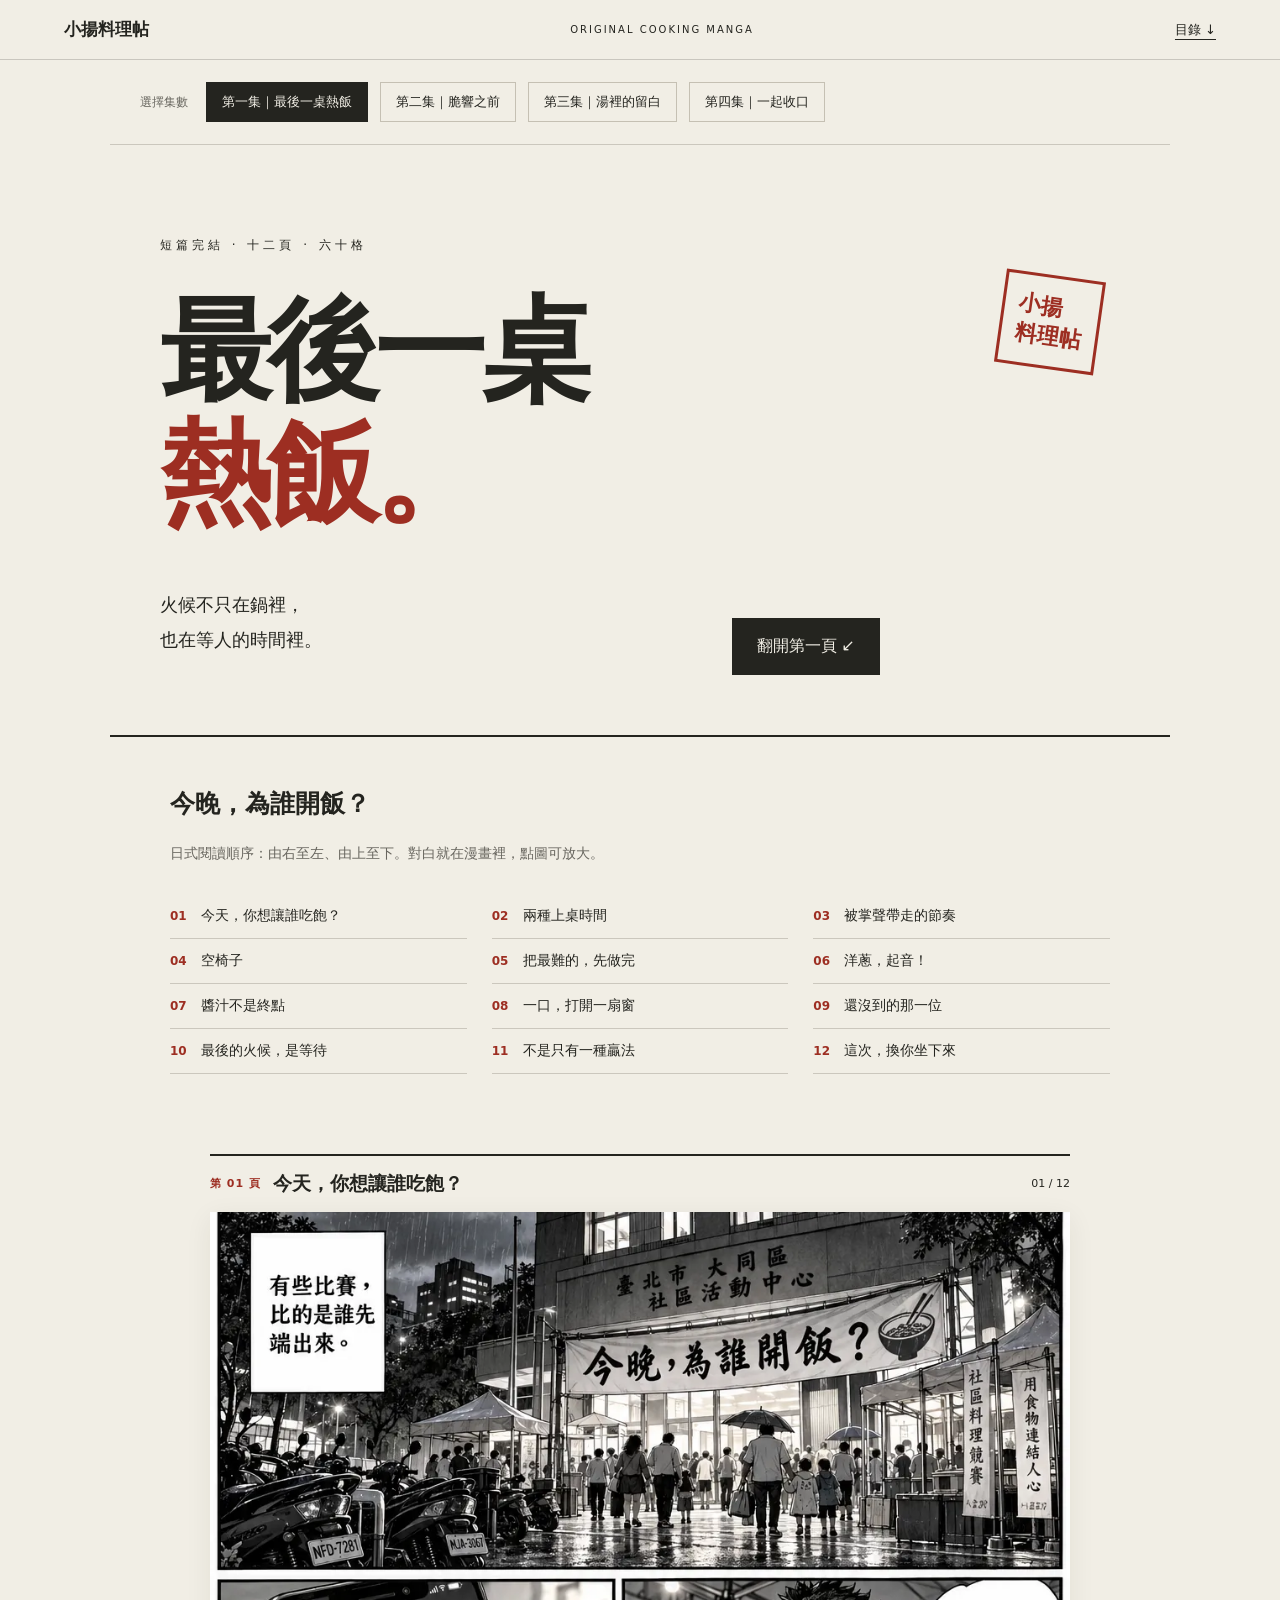
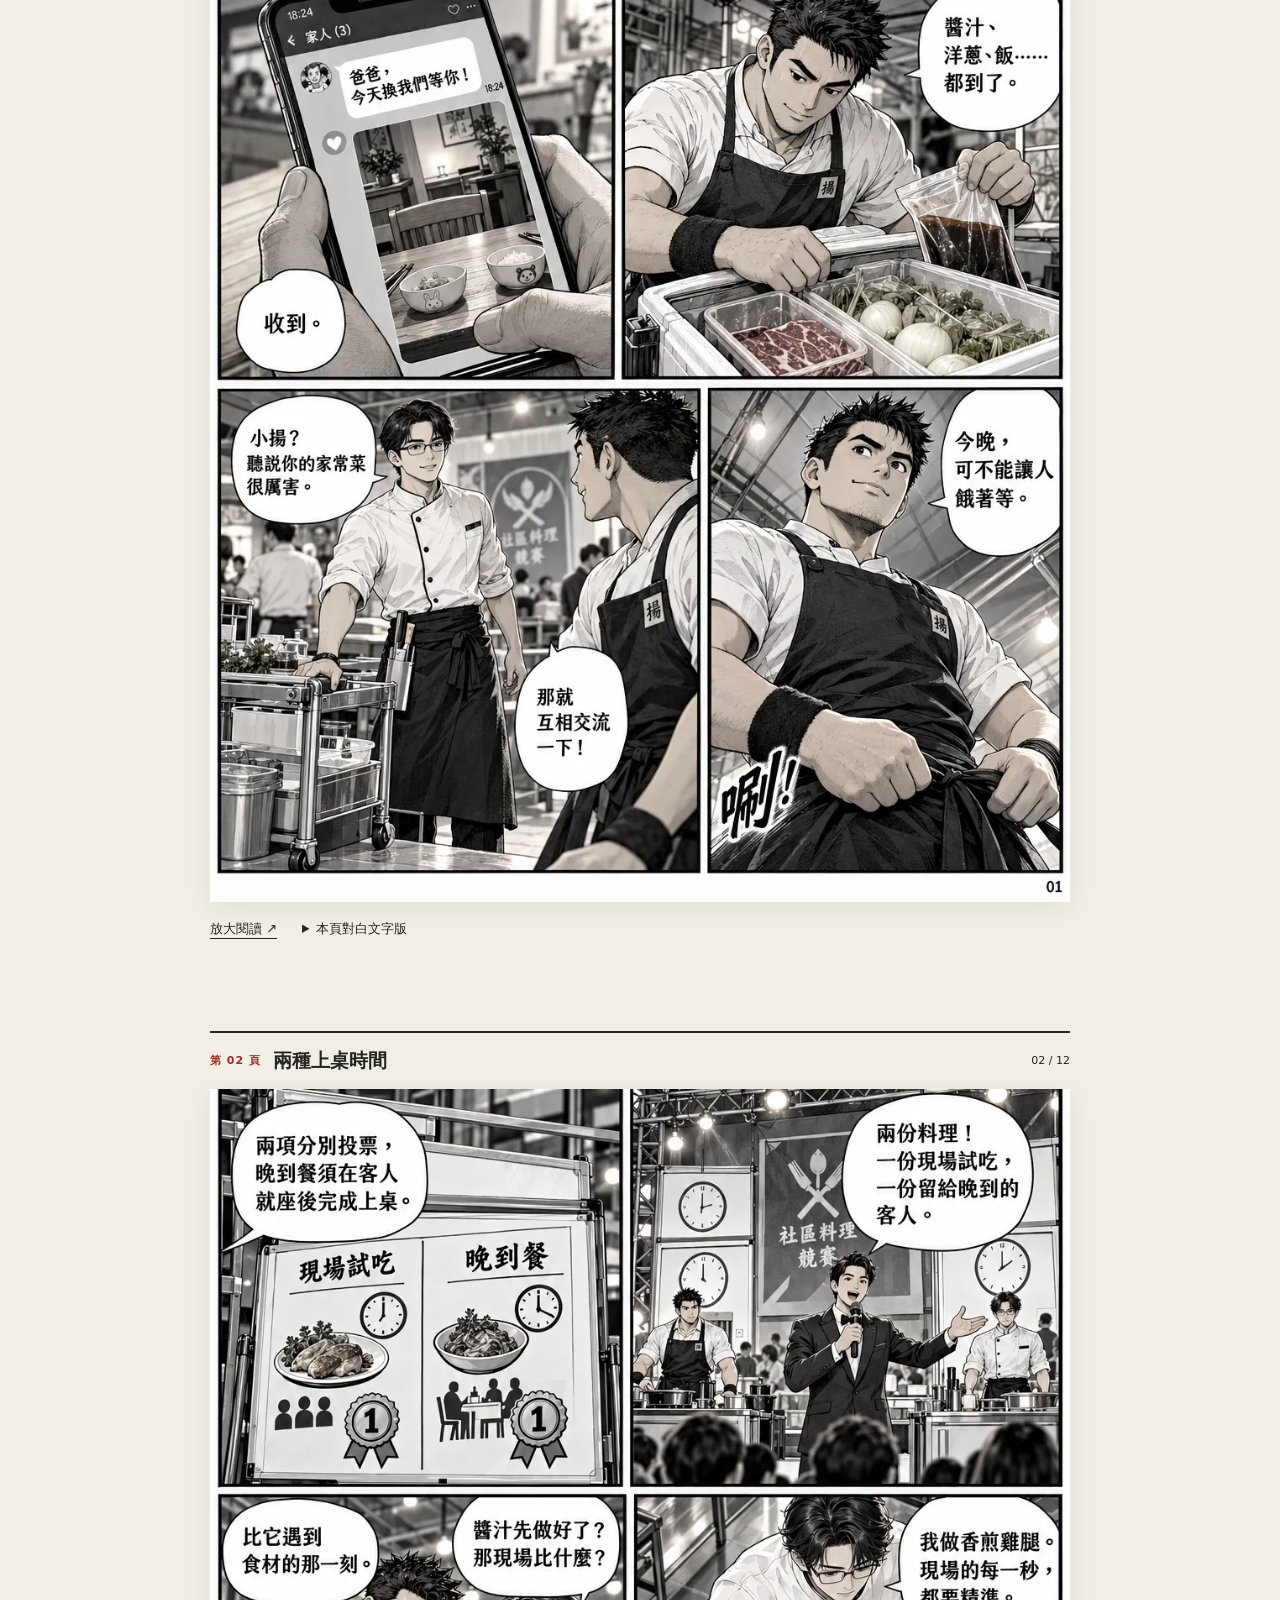
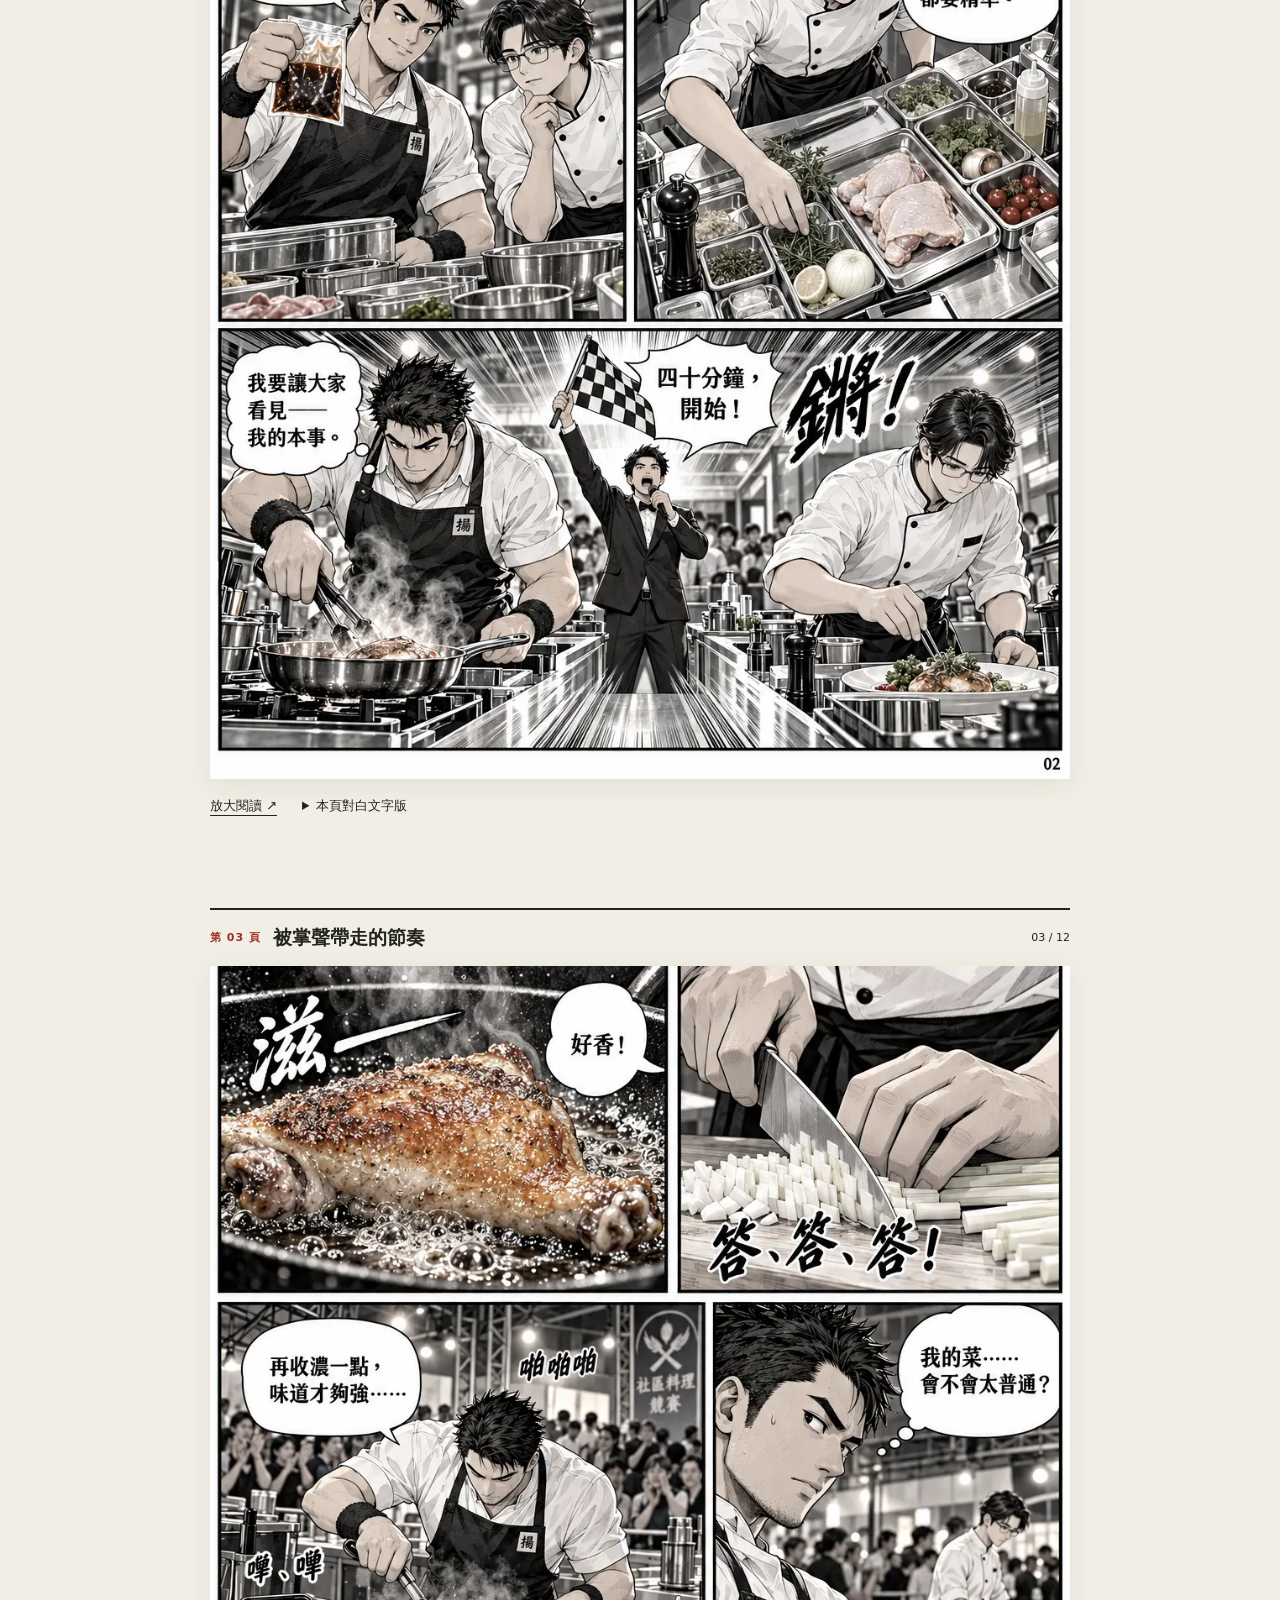
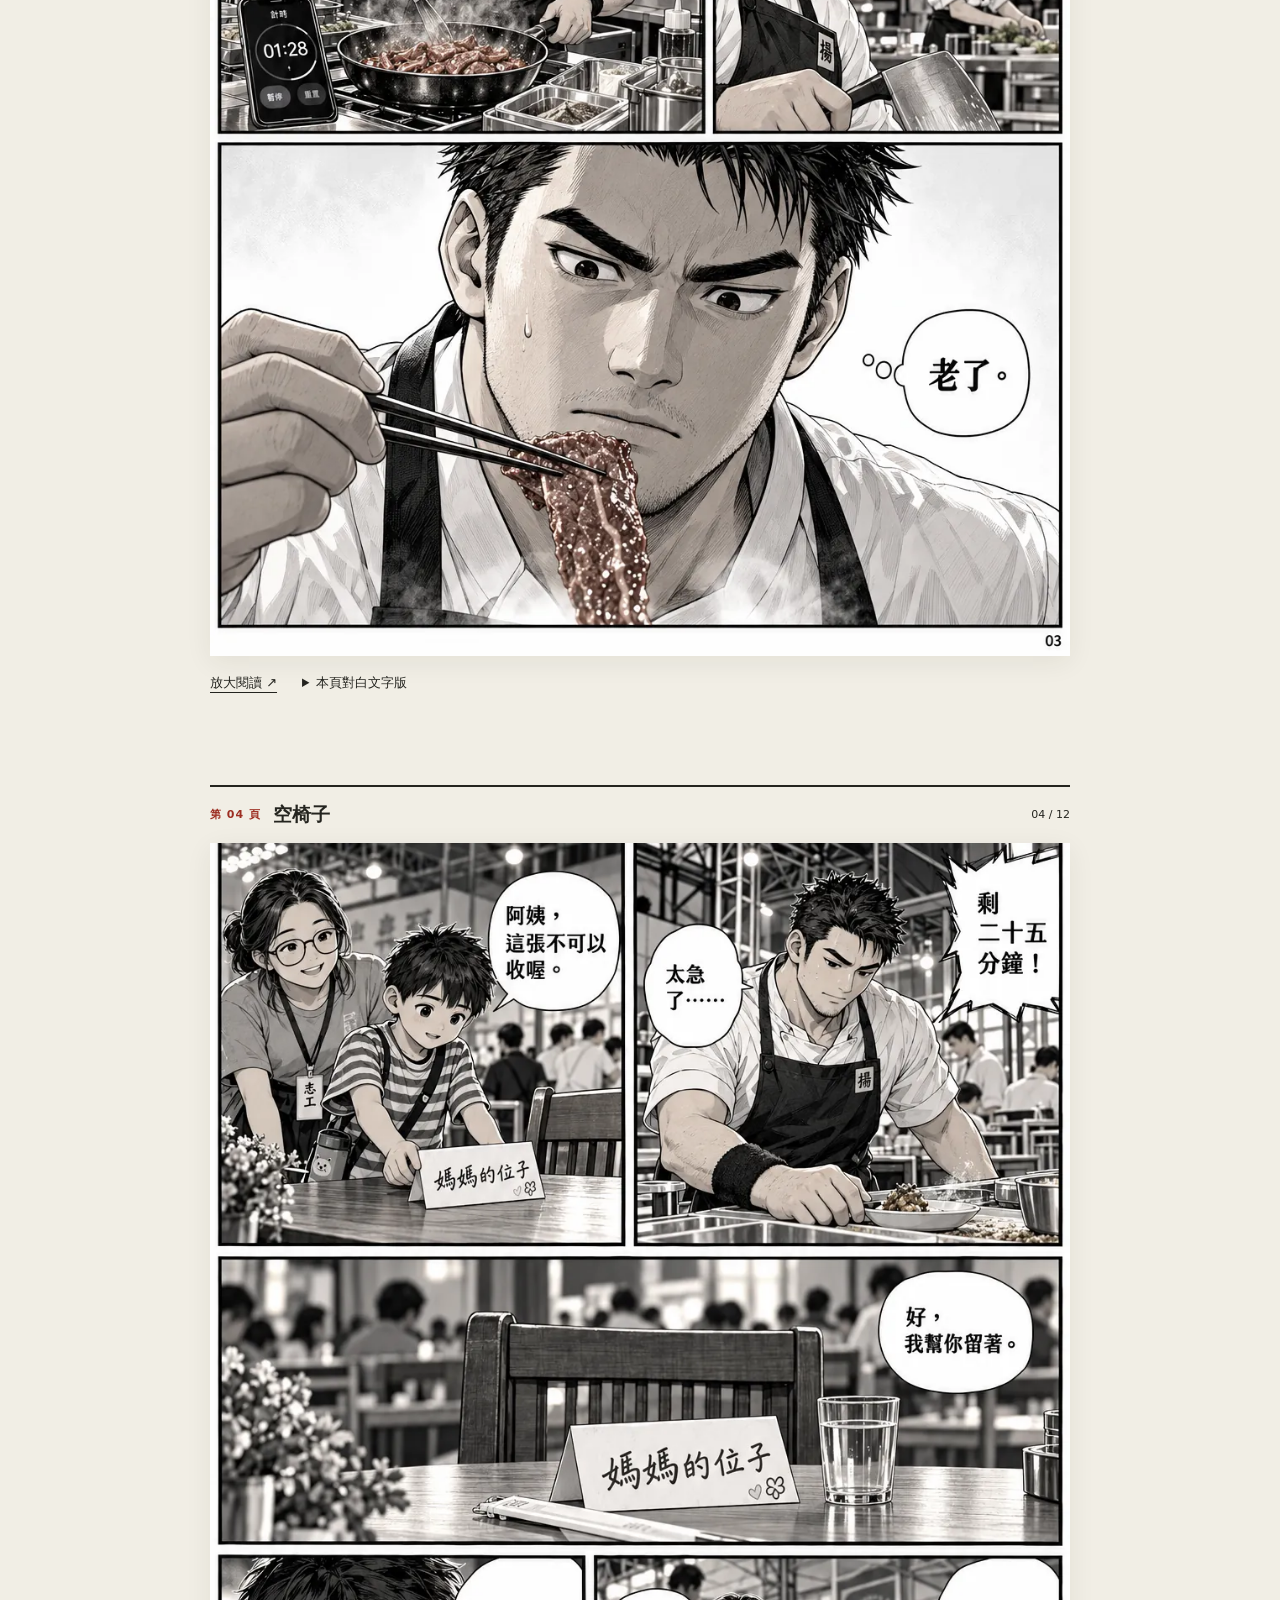
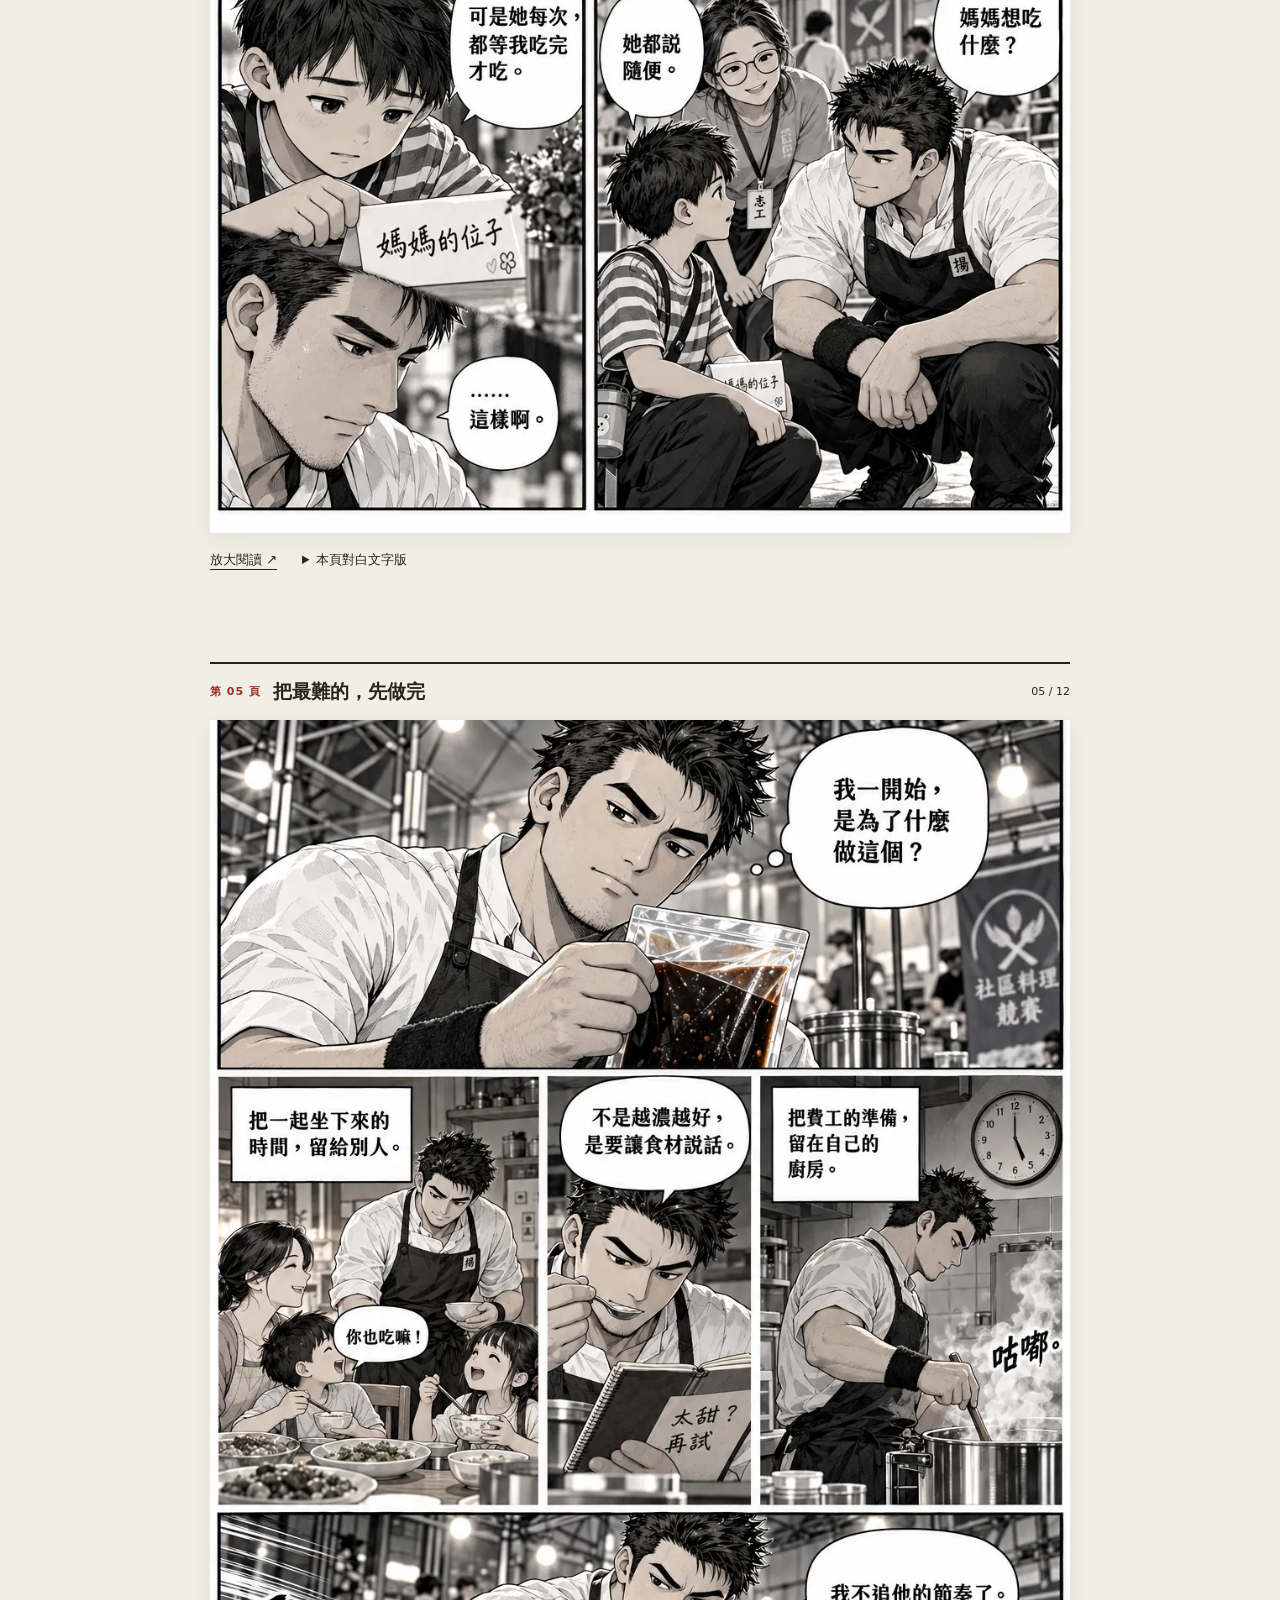
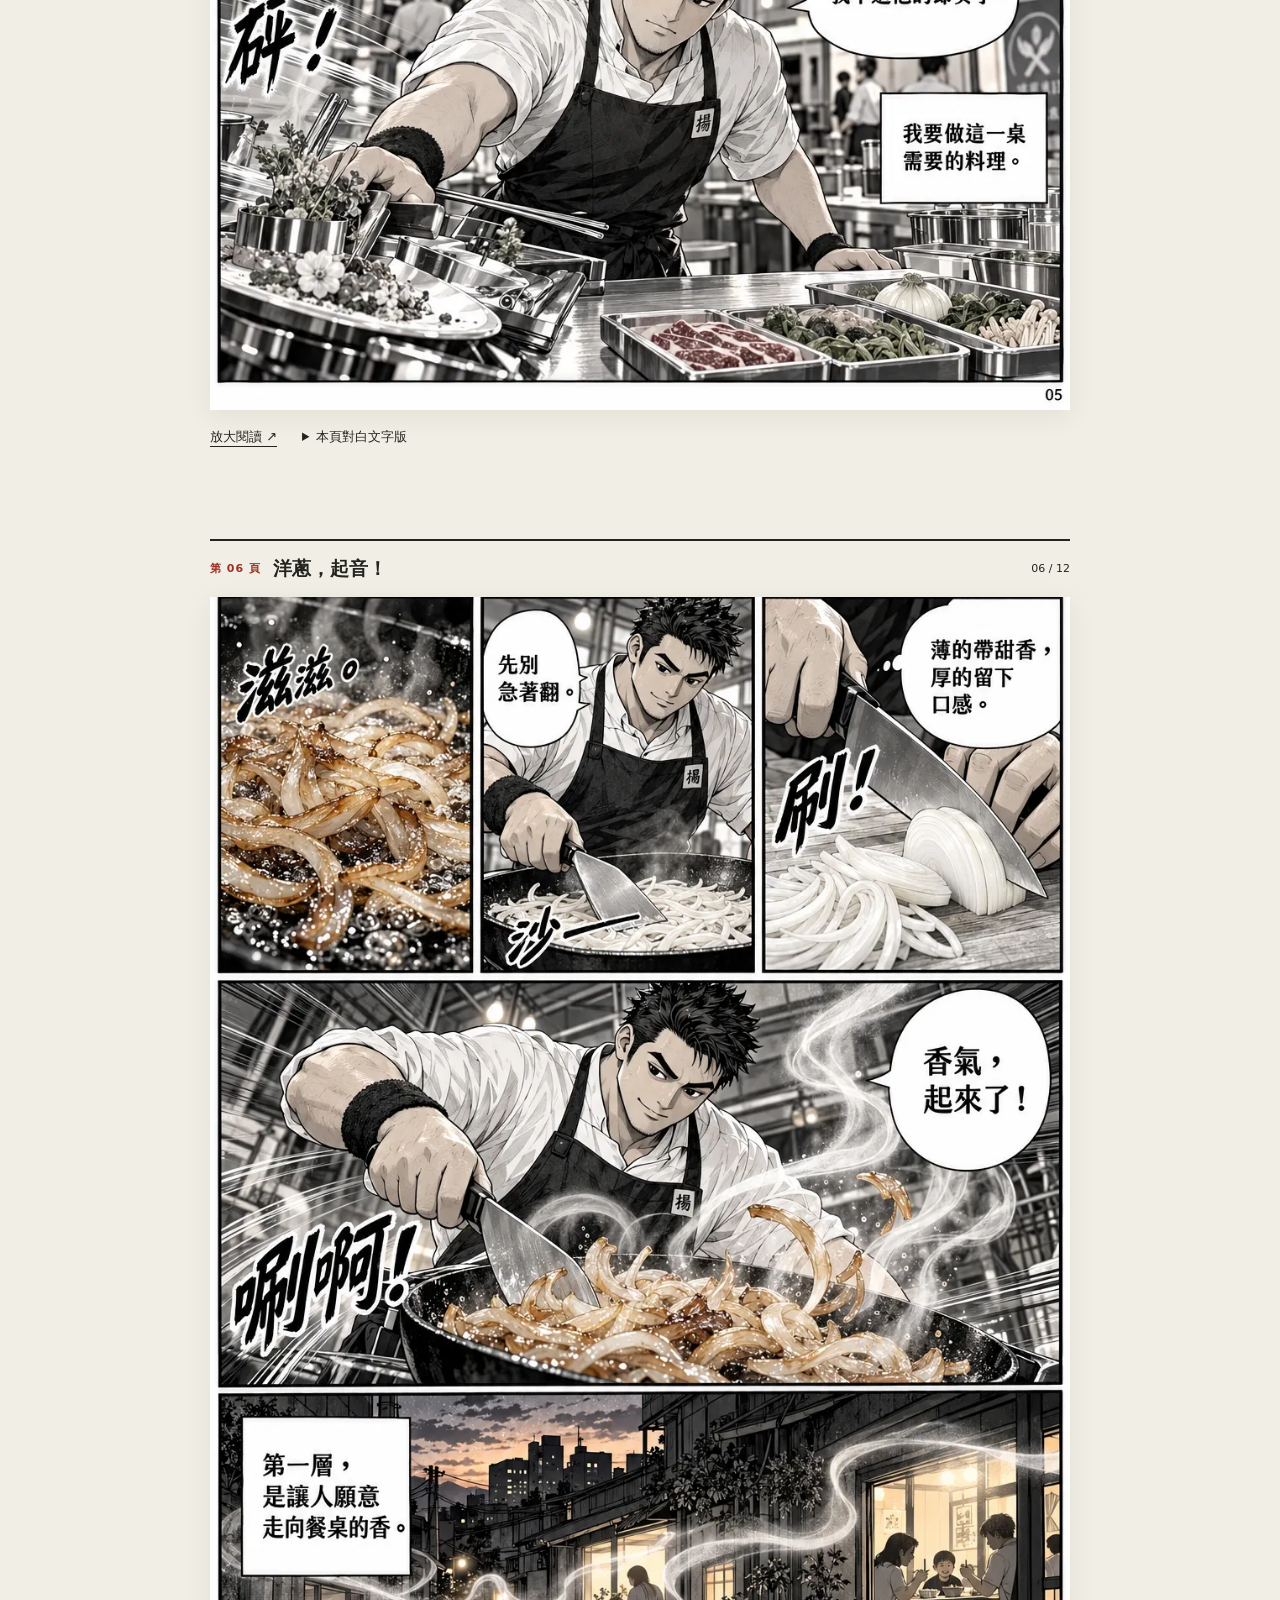
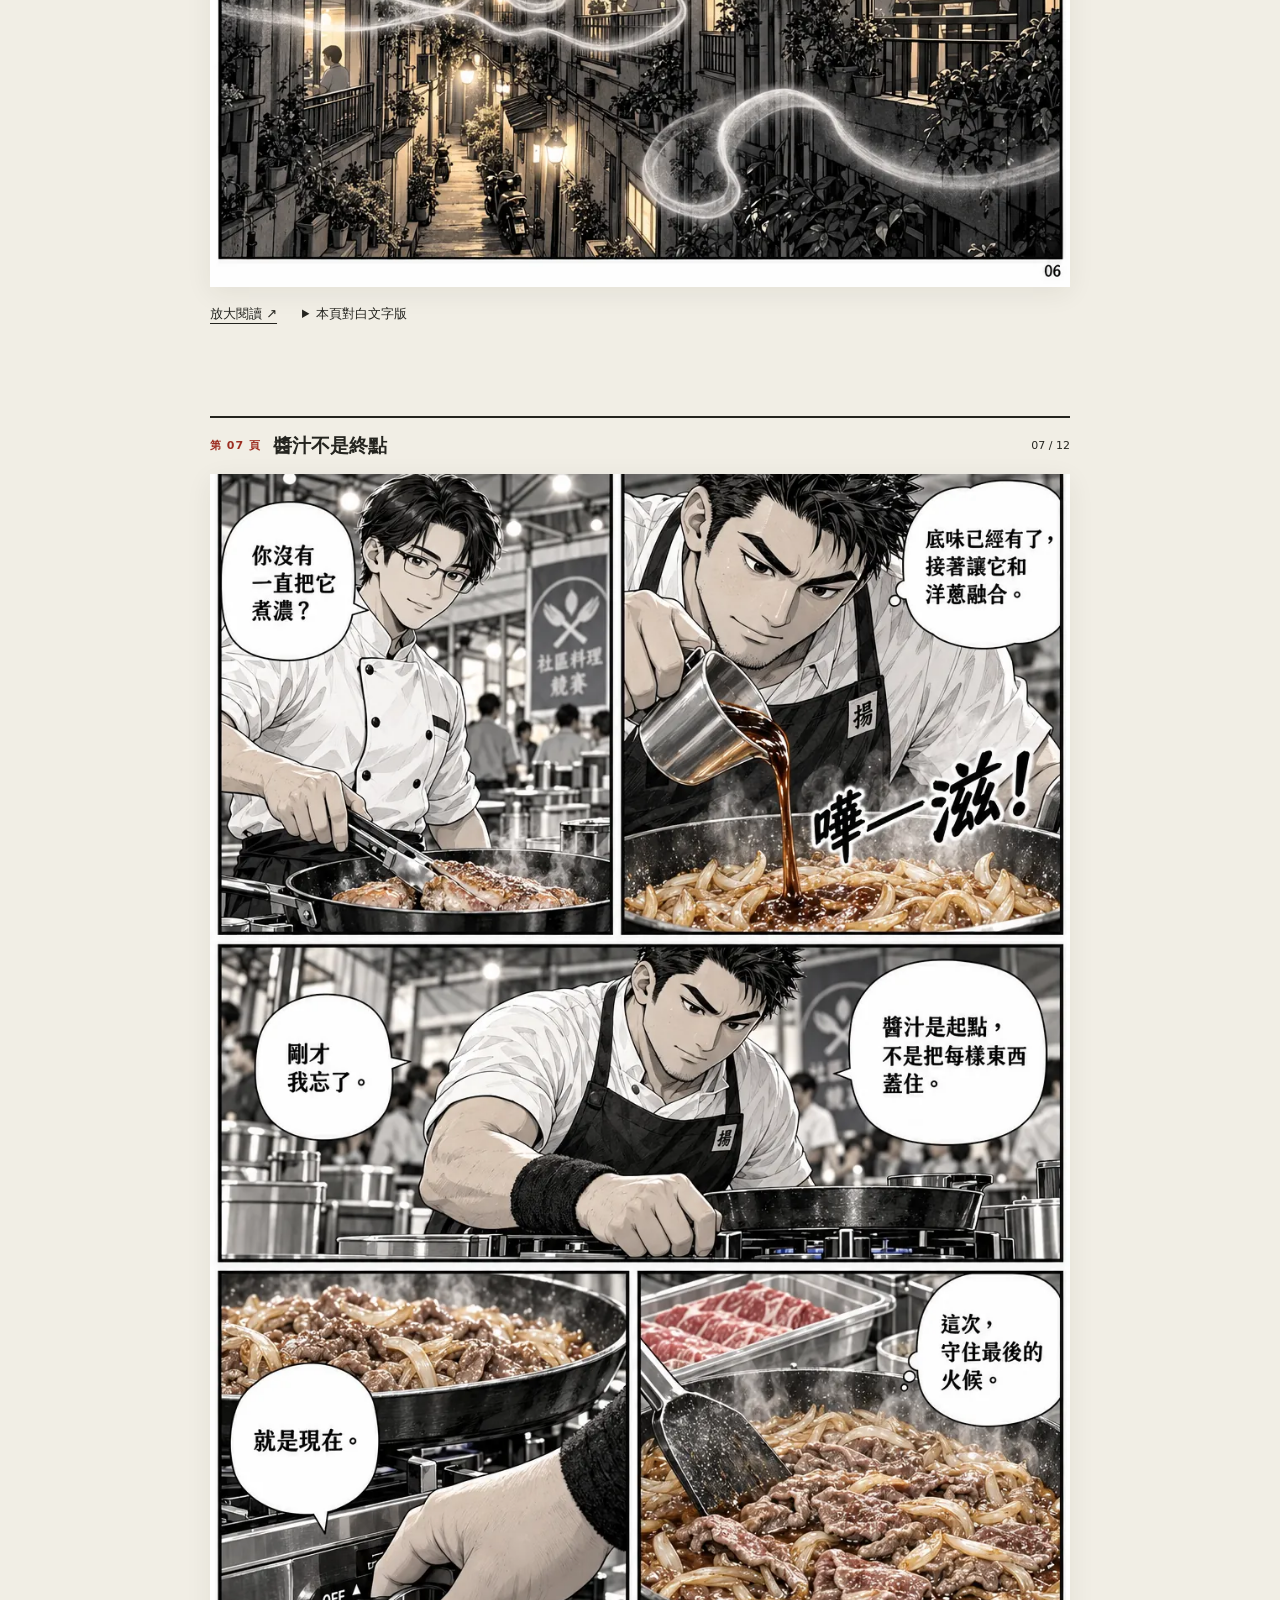
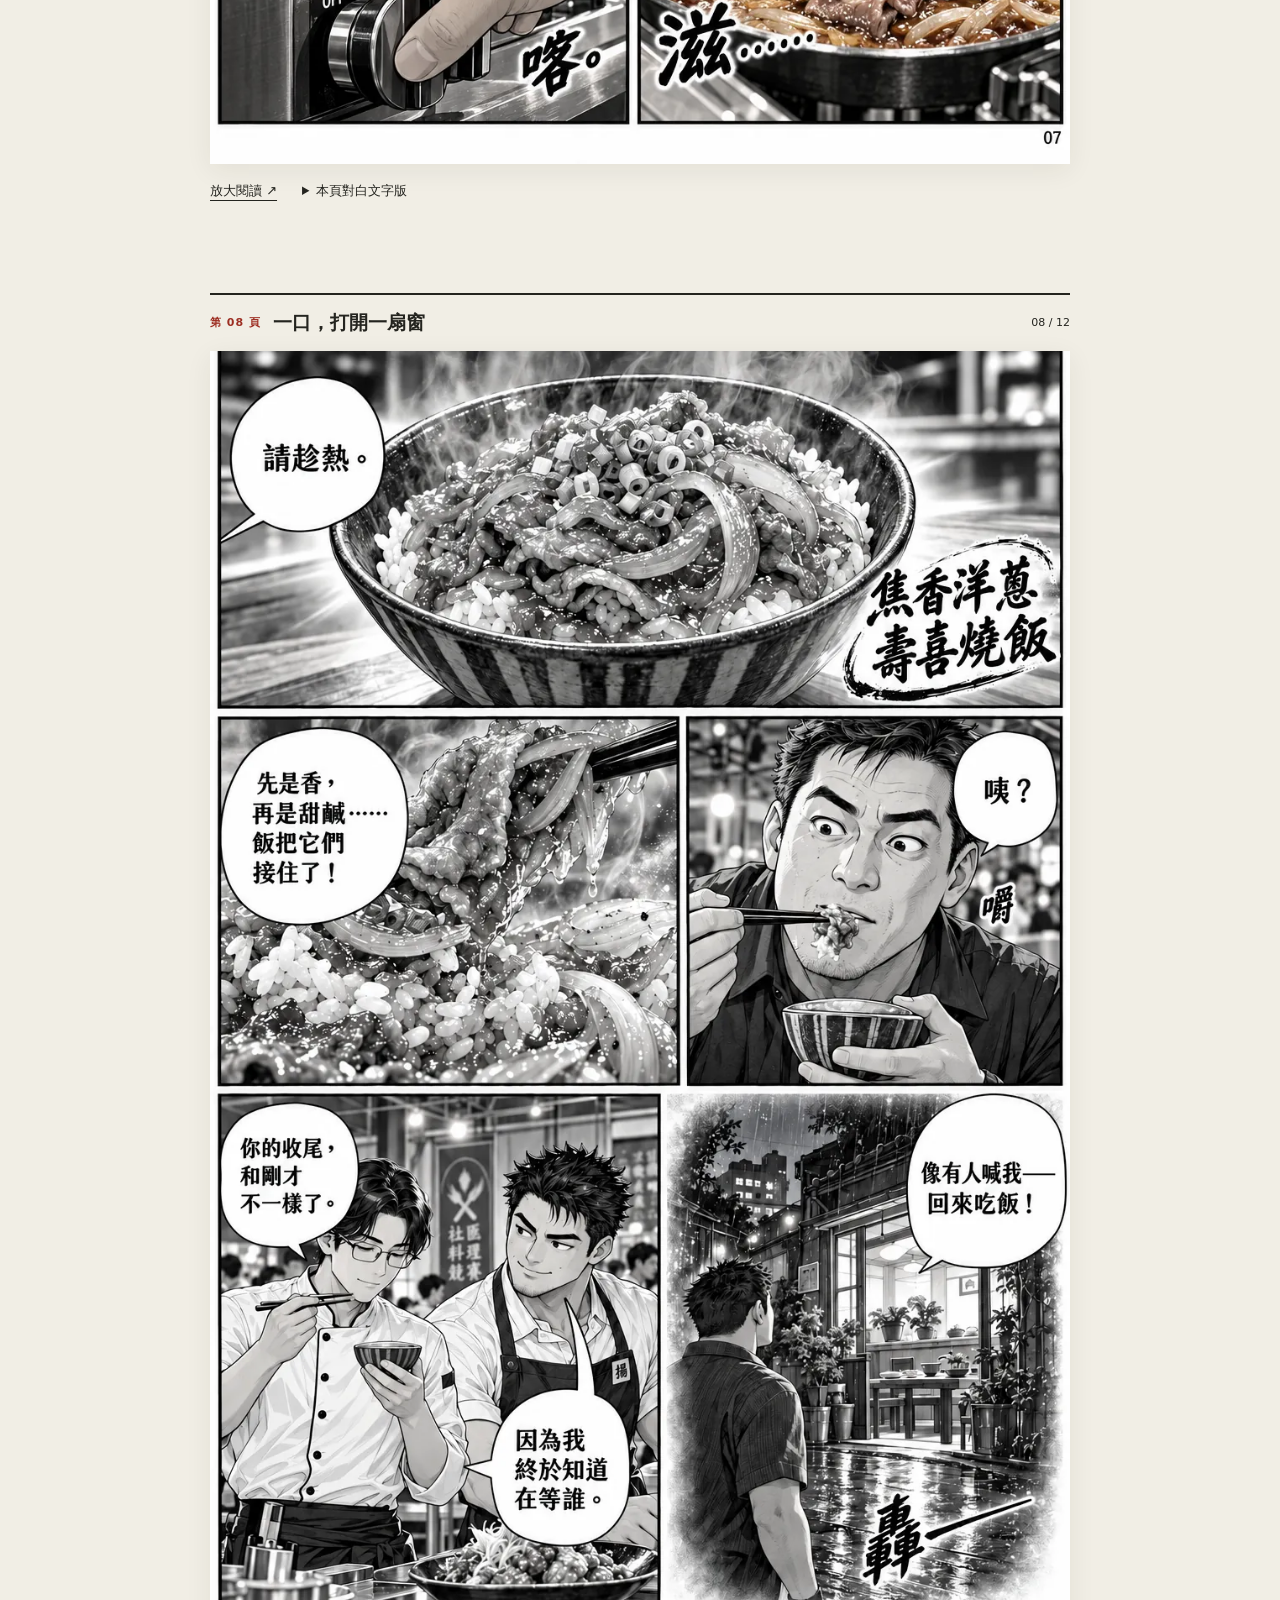
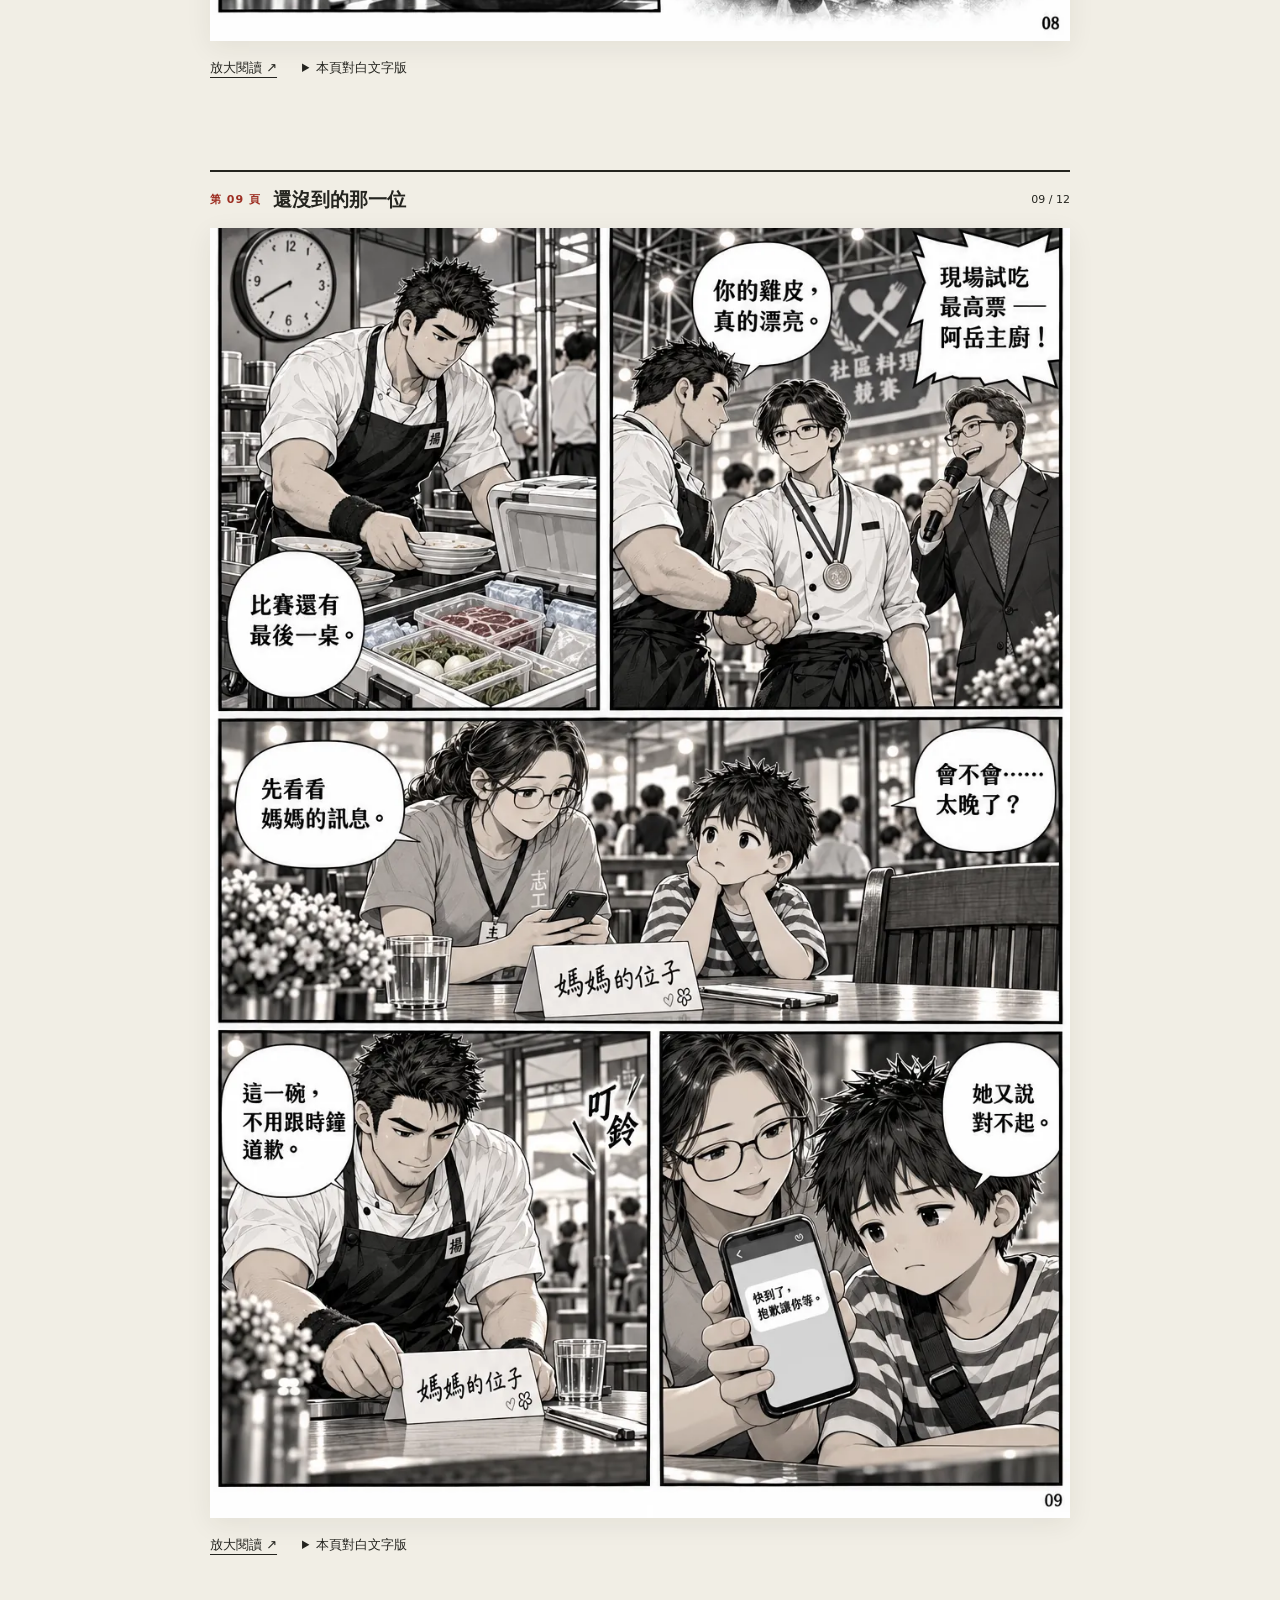
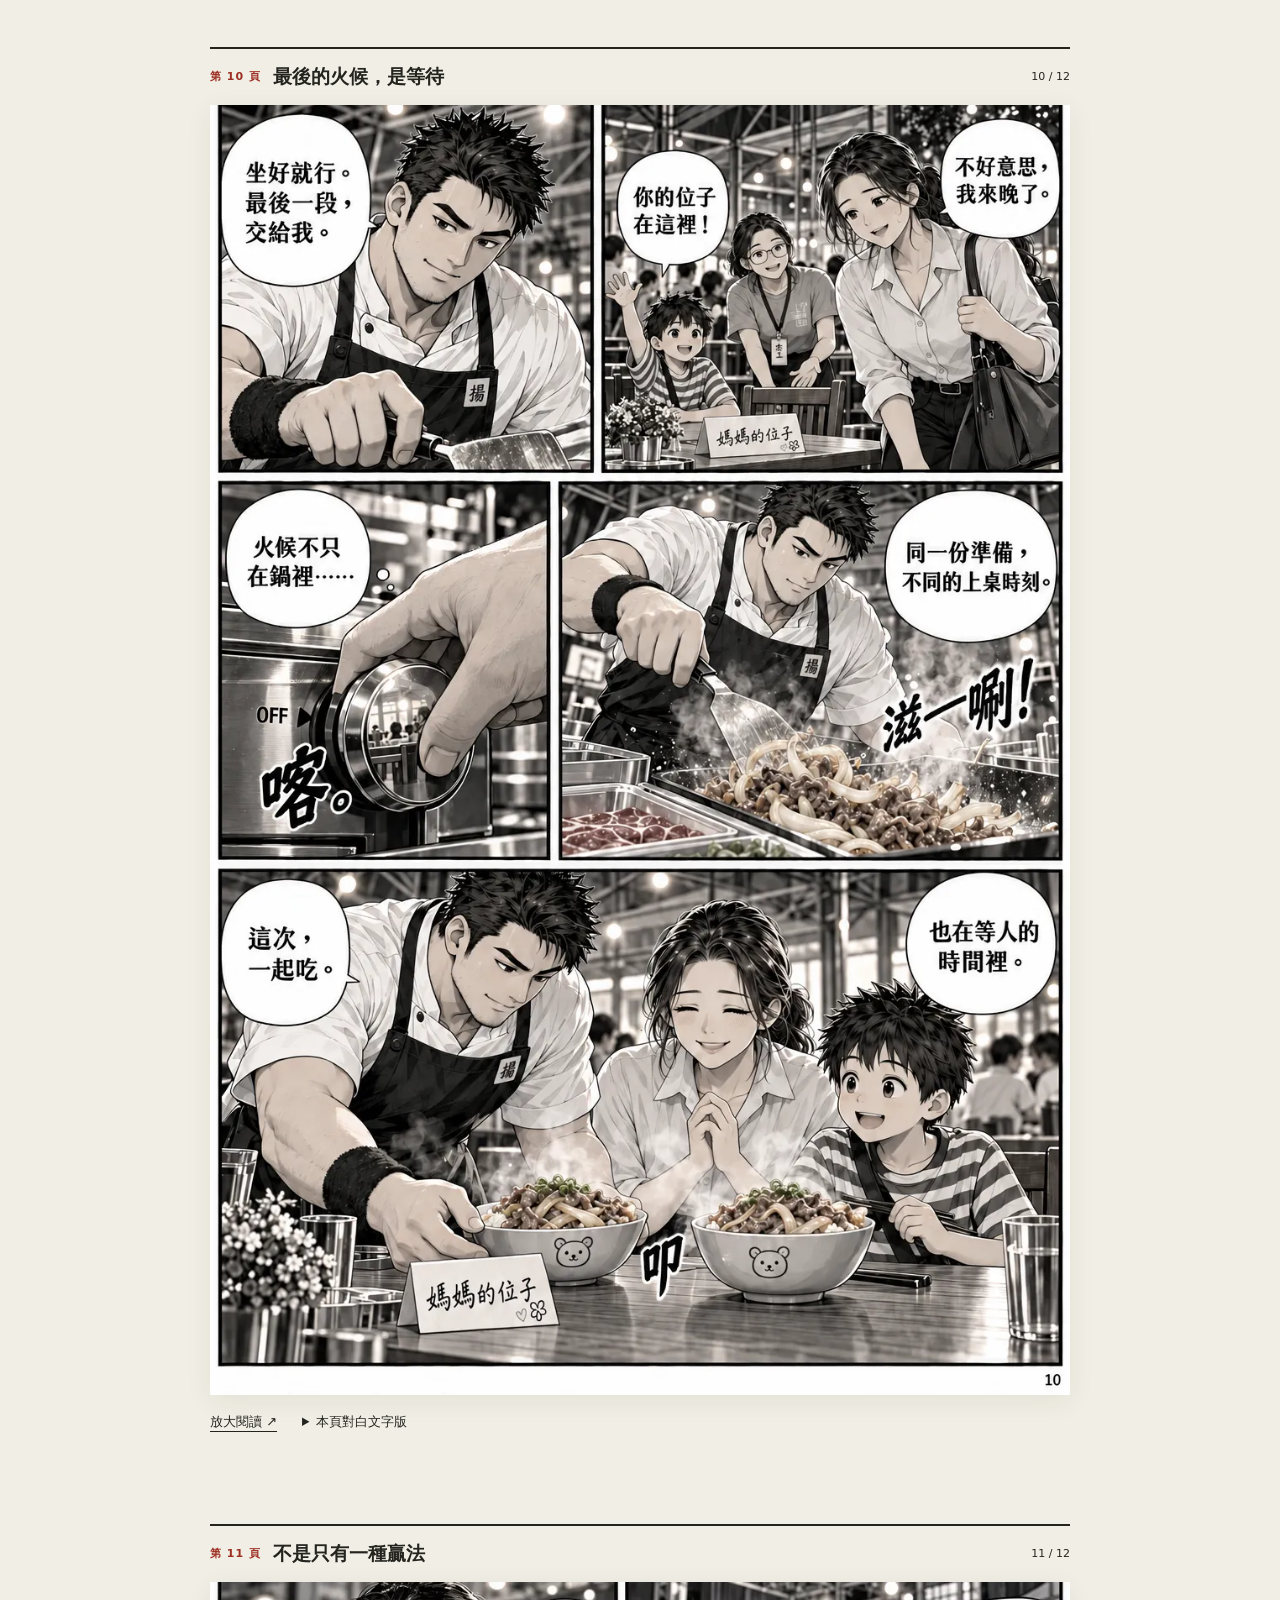
==== commit 054bd4f2: "Add episode 4 Together at the Seam and four-episode navigation" ====
--- a/index.html
+++ b/index.html
@@ -1 +1 @@
-<!doctype html><html lang="zh-Hant"><head><meta charset="utf-8"><meta name="viewport" content="width=device-width,initial-scale=1"><meta name="theme-color" content="#f1eee5"><title>小揚料理帖｜最後一桌熱飯</title><meta name="description" content="十二頁原創料理漫畫。小揚追逐的最後一道火候，是讓一桌人一起吃飯。繁體中文對白、高壓縮 WebP。"><link rel="stylesheet" href="style.css"><script src="reader.js" defer></script></head><body><div class="topbar"><a href="#top">小揚料理帖</a><span>ORIGINAL COOKING MANGA</span><a href="#contents">目錄 ↓</a></div><main id="top"><nav class="episodes" aria-label="集數選擇"><span>選擇集數</span><a href="index.html#top" aria-current="page">第一集｜最後一桌熱飯</a><a href="episode-2/index.html#top">第二集｜脆響之前</a><a href="episode-3/">第三集｜湯裡的留白</a></nav><div class="cover"><p class="eyebrow">短篇完結 · 十二頁 · 六十格</p><h1>最後一桌<br><em>熱飯。</em></h1><div class="cover-sub"><p>火候不只在鍋裡，<br>也在等人的時間裡。</p><a class="start" href="#p1">翻開第一頁 ↙</a></div><span class="stamp" aria-hidden="true">小揚<br>料理帖</span></div><nav id="contents" aria-label="漫畫目錄"><h2>今晚，為誰開飯？</h2><p>日式閱讀順序：由右至左、由上至下。對白就在漫畫裡，點圖可放大。</p><div class="chapters"><a href="#p1"><b>01</b> 今天，你想讓誰吃飽？</a><a href="#p2"><b>02</b> 兩種上桌時間</a><a href="#p3"><b>03</b> 被掌聲帶走的節奏</a><a href="#p4"><b>04</b> 空椅子</a><a href="#p5"><b>05</b> 把最難的，先做完</a><a href="#p6"><b>06</b> 洋蔥，起音！</a><a href="#p7"><b>07</b> 醬汁不是終點</a><a href="#p8"><b>08</b> 一口，打開一扇窗</a><a href="#p9"><b>09</b> 還沒到的那一位</a><a href="#p10"><b>10</b> 最後的火候，是等待</a><a href="#p11"><b>11</b> 不是只有一種贏法</a><a href="#p12"><b>12</b> 這次，換你坐下來</a></div></nav><div class="pages"><section class="page" id="p1" aria-labelledby="h1"><header><span>第 01 頁</span><h2 id="h1">今天，你想讓誰吃飽？</h2><small>01 / 12</small></header><a class="art" href="assets/page-01.webp" target="_blank" rel="noopener" aria-label="放大第1頁"><img src="assets/page-01.webp" srcset="assets/page-01-800.webp 800w, assets/page-01.webp 1024w" sizes="(max-width: 820px) calc(100vw - 24px), 860px" width="1024" height="1536" loading="eager" decoding="async" alt="第1頁，今天，你想讓誰吃飽？。五格連續漫畫，從右至左閱讀，對白位於漫畫氣泡內。"></a><div class="page-tools"><a href="assets/page-01.webp" target="_blank" rel="noopener">放大閱讀 ↗</a><details><summary>本頁對白文字版</summary><ol><li>1-1 動作：居民提著環保餐具入場，志工引導。<br>旁白：「有些比賽，比的是誰先端出來。」<br>音效：人聲「嗡——」；不要塞滿攤販文字。</li><li>1-2 動作：他確認備料清單，嘴角帶笑。<br>小揚：「醬汁、洋蔥、飯……都到了。」</li><li>1-3 訊息：「爸爸，今天換我們等你！」<br>小揚畫外音：「收到。」</li><li>1-4 小揚：「今晚，可不能讓人餓著等。」<br>音效：「唰！」</li><li>1-5 阿岳：「小揚？聽說你的家常菜很厲害。」<br>小揚：「那就互相交流一下！」<br>翻頁鉤子：兩人視線相接，不使用挑釁式邪笑。</li></ol></details></div></section><section class="page" id="p2" aria-labelledby="h2"><header><span>第 02 頁</span><h2 id="h2">兩種上桌時間</h2><small>02 / 12</small></header><a class="art" href="assets/page-02.webp" target="_blank" rel="noopener" aria-label="放大第2頁"><img src="assets/page-02.webp" srcset="assets/page-02-800.webp 800w, assets/page-02.webp 1024w" sizes="(max-width: 820px) calc(100vw - 24px), 860px" width="1024" height="1536" loading="lazy" decoding="async" alt="第2頁，兩種上桌時間。五格連續漫畫，從右至左閱讀，對白位於漫畫氣泡內。"></a><div class="page-tools"><a href="assets/page-02.webp" target="_blank" rel="noopener">放大閱讀 ↗</a><details><summary>本頁對白文字版</summary><ol><li>2-1 主持人：「兩份料理！一份現場試吃，一份留給晚到的客人。」</li><li>2-2 主持人畫外音：「兩項分別投票，晚到餐須在客人就座後完成上桌。」<br>小字美術註：規則不要求把熟食放著等待；允許安全備料、到場再做最後烹調。</li><li>2-3 阿岳：「我做香煎雞腿。現場的每一秒，都要精準。」</li><li>2-4 阿岳：「醬汁先做好了？那現場比什麼？」<br>小揚：「比它遇到食材的那一刻。」</li><li>2-5 主持人：「四十分鐘，開始！」<br>音效：「鏘！」<br>頁尾小揚內心：「我要讓大家看見——我的本事。」</li></ol></details></div></section><section class="page" id="p3" aria-labelledby="h3"><header><span>第 03 頁</span><h2 id="h3">被掌聲帶走的節奏</h2><small>03 / 12</small></header><a class="art" href="assets/page-03.webp" target="_blank" rel="noopener" aria-label="放大第3頁"><img src="assets/page-03.webp" srcset="assets/page-03-800.webp 800w, assets/page-03.webp 1024w" sizes="(max-width: 820px) calc(100vw - 24px), 860px" width="1024" height="1536" loading="lazy" decoding="async" alt="第3頁，被掌聲帶走的節奏。五格連續漫畫，從右至左閱讀，對白位於漫畫氣泡內。"></a><div class="page-tools"><a href="assets/page-03.webp" target="_blank" rel="noopener">放大閱讀 ↗</a><details><summary>本頁對白文字版</summary><ol><li>3-1 音效：「答、答、答！」<br>無對白。</li><li>3-2 音效：「滋——」<br>觀眾畫外音：「好香！」</li><li>3-3 小揚內心：「我的菜……會不會太普通？」</li><li>3-4 音效：「嗶、嗶」與遠處「啪啪啪啪」。<br>小揚：「再收濃一點，味道才夠強……」</li><li>3-5 小揚內心：「老了。」<br>無音效，讓上一格的聲音在此消失。<br>翻頁鉤子：小揚眉心一滴汗，不能把失誤畫成食安事故。</li></ol></details></div></section><section class="page" id="p4" aria-labelledby="h4"><header><span>第 04 頁</span><h2 id="h4">空椅子</h2><small>04 / 12</small></header><a class="art" href="assets/page-04.webp" target="_blank" rel="noopener" aria-label="放大第4頁"><img src="assets/page-04.webp" srcset="assets/page-04-800.webp 800w, assets/page-04.webp 1024w" sizes="(max-width: 820px) calc(100vw - 24px), 860px" width="1024" height="1536" loading="lazy" decoding="async" alt="第4頁，空椅子。五格連續漫畫，從右至左閱讀，對白位於漫畫氣泡內。"></a><div class="page-tools"><a href="assets/page-04.webp" target="_blank" rel="noopener">放大閱讀 ↗</a><details><summary>本頁對白文字版</summary><ol><li>4-1 小揚：「太急了……」<br>遠處主持人：「剩二十五分鐘！」</li><li>4-2 紙卡：「媽媽的位子」。<br>阿禾：「阿姨，這張不可以收喔。」</li><li>4-3 志工阿姨畫外音：「好，我幫你留著。」<br>無音效。</li><li>4-4 小揚：「媽媽想吃什麼？」<br>阿禾：「她都說隨便。」</li><li>4-5 阿禾：「可是她每次，都等我吃完才吃。」<br>小揚畫外音：「……這樣啊。」<br>翻頁鉤子：小揚表情由焦急轉為安靜。</li></ol></details></div></section><section class="page" id="p5" aria-labelledby="h5"><header><span>第 05 頁</span><h2 id="h5">把最難的，先做完</h2><small>05 / 12</small></header><a class="art" href="assets/page-05.webp" target="_blank" rel="noopener" aria-label="放大第5頁"><img src="assets/page-05.webp" srcset="assets/page-05-800.webp 800w, assets/page-05.webp 1024w" sizes="(max-width: 820px) calc(100vw - 24px), 860px" width="1024" height="1536" loading="lazy" decoding="async" alt="第5頁，把最難的，先做完。五格連續漫畫，從右至左閱讀，對白位於漫畫氣泡內。"></a><div class="page-tools"><a href="assets/page-05.webp" target="_blank" rel="noopener">放大閱讀 ↗</a><details><summary>本頁對白文字版</summary><ol><li>5-1 小揚內心：「我一開始，是為了什麼做這個？」</li><li>5-2 旁白：「把費工的準備，留在自己的廚房。」<br>音效：「咕嘟、咕嘟。」</li><li>5-3 小揚：「不是越濃越好，是要讓食材說話。」</li><li>5-4 旁白：「把一起坐下來的時間，留給別人。」<br>孩子：「你也吃嘛！」</li><li>5-5 小揚：「我不追他的節奏了。」<br>頁尾內心：「我要做這一桌需要的料理。」</li></ol></details></div></section><section class="page" id="p6" aria-labelledby="h6"><header><span>第 06 頁</span><h2 id="h6">洋蔥，起音！</h2><small>06 / 12</small></header><a class="art" href="assets/page-06.webp" target="_blank" rel="noopener" aria-label="放大第6頁"><img src="assets/page-06.webp" srcset="assets/page-06-800.webp 800w, assets/page-06.webp 1024w" sizes="(max-width: 820px) calc(100vw - 24px), 860px" width="1024" height="1536" loading="lazy" decoding="async" alt="第6頁，洋蔥，起音！。五格連續漫畫，從右至左閱讀，對白位於漫畫氣泡內。"></a><div class="page-tools"><a href="assets/page-06.webp" target="_blank" rel="noopener">放大閱讀 ↗</a><details><summary>本頁對白文字版</summary><ol><li>6-1 小揚內心：「薄的帶甜香，厚的留下口感。」<br>音效：「刷！」</li><li>6-2 音效：「沙——」<br>小揚：「先別急著翻。」</li><li>6-3 音效：「滋滋……」<br>無對白。</li><li>6-4 小揚：「香氣，起來了！」<br>音效：「唰啊！」</li><li>6-5 旁白：「第一層，是讓人願意走向餐桌的香。」<br>翻頁鉤子：光帶延伸到下一頁醬汁流線。</li></ol></details></div></section><section class="page" id="p7" aria-labelledby="h7"><header><span>第 07 頁</span><h2 id="h7">醬汁不是終點</h2><small>07 / 12</small></header><a class="art" href="assets/page-07.webp" target="_blank" rel="noopener" aria-label="放大第7頁"><img src="assets/page-07.webp" srcset="assets/page-07-800.webp 800w, assets/page-07.webp 1024w" sizes="(max-width: 820px) calc(100vw - 24px), 860px" width="1024" height="1536" loading="lazy" decoding="async" alt="第7頁，醬汁不是終點。五格連續漫畫，從右至左閱讀，對白位於漫畫氣泡內。"></a><div class="page-tools"><a href="assets/page-07.webp" target="_blank" rel="noopener">放大閱讀 ↗</a><details><summary>本頁對白文字版</summary><ol><li>7-1 音效：「嘩——滋！」<br>小揚內心：「底味已經有了，接著讓它和洋蔥融合。」</li><li>7-2 阿岳：「你沒有一直把它煮濃？」</li><li>7-3 小揚：「醬汁是起點，不是把每樣東西蓋住。」<br>小揚：「剛才我忘了。」</li><li>7-4 小揚內心：「這次，守住最後的火候。」<br>音效：「滋……」</li><li>7-5 音效：「喀。」<br>小揚：「就是現在。」<br>翻頁鉤子：前段轟烈聲音停下，讓盛飯聲接續。</li></ol></details></div></section><section class="page" id="p8" aria-labelledby="h8"><header><span>第 08 頁</span><h2 id="h8">一口，打開一扇窗</h2><small>08 / 12</small></header><a class="art" href="assets/page-08.webp" target="_blank" rel="noopener" aria-label="放大第8頁"><img src="assets/page-08.webp" srcset="assets/page-08-800.webp 800w, assets/page-08.webp 1024w" sizes="(max-width: 820px) calc(100vw - 24px), 860px" width="1024" height="1536" loading="lazy" decoding="async" alt="第8頁，一口，打開一扇窗。五格連續漫畫，從右至左閱讀，對白位於漫畫氣泡內。"></a><div class="page-tools"><a href="assets/page-08.webp" target="_blank" rel="noopener">放大閱讀 ↗</a><details><summary>本頁對白文字版</summary><ol><li>8-1 菜名字幕：「焦香洋蔥壽喜燒飯」。<br>小揚畫外音：「請趁熱。」</li><li>8-2 試吃者：「咦？」<br>音效：小小「嚼」。</li><li>8-3 試吃者畫外音：「先是香，再是甜鹹……飯把它們接住了！」</li><li>8-4 試吃者：「像有人喊我——回來吃飯！」<br>音效：「轟——」以白色字嵌入光中。</li><li>8-5 阿岳：「你的收尾，和剛才不一樣了。」<br>小揚：「因為我終於知道在等誰。」</li></ol></details></div></section><section class="page" id="p9" aria-labelledby="h9"><header><span>第 09 頁</span><h2 id="h9">還沒到的那一位</h2><small>09 / 12</small></header><a class="art" href="assets/page-09.webp" target="_blank" rel="noopener" aria-label="放大第9頁"><img src="assets/page-09.webp" srcset="assets/page-09-800.webp 800w, assets/page-09.webp 1024w" sizes="(max-width: 820px) calc(100vw - 24px), 860px" width="1024" height="1536" loading="lazy" decoding="async" alt="第9頁，還沒到的那一位。五格連續漫畫，從右至左閱讀，對白位於漫畫氣泡內。"></a><div class="page-tools"><a href="assets/page-09.webp" target="_blank" rel="noopener">放大閱讀 ↗</a><details><summary>本頁對白文字版</summary><ol><li>9-1 主持人：「現場試吃最高票——阿岳主廚！」<br>小揚：「你的雞皮，真的漂亮。」</li><li>9-2 旁白：「比賽還有最後一桌。」</li><li>9-3 阿禾：「會不會……太晚了？」<br>志工阿姨：「先看看媽媽的訊息。」</li><li>9-4 阿禾：「她又說對不起。」</li><li>9-5 小揚：「這一碗，不用跟時鐘道歉。」<br>翻頁鉤子：門口鈴聲從畫外響起：「叮鈴」。</li></ol></details></div></section><section class="page" id="p10" aria-labelledby="h10"><header><span>第 10 頁</span><h2 id="h10">最後的火候，是等待</h2><small>10 / 12</small></header><a class="art" href="assets/page-10.webp" target="_blank" rel="noopener" aria-label="放大第10頁"><img src="assets/page-10.webp" srcset="assets/page-10-800.webp 800w, assets/page-10.webp 1024w" sizes="(max-width: 820px) calc(100vw - 24px), 860px" width="1024" height="1536" loading="lazy" decoding="async" alt="第10頁，最後的火候，是等待。五格連續漫畫，從右至左閱讀，對白位於漫畫氣泡內。"></a><div class="page-tools"><a href="assets/page-10.webp" target="_blank" rel="noopener">放大閱讀 ↗</a><details><summary>本頁對白文字版</summary><ol><li>10-1 媽媽：「不好意思，我來晚了。」<br>阿禾：「你的位子在這裡！」</li><li>10-2 小揚：「坐好就行。最後一段，交給我。」</li><li>10-3 音效：「滋——唰！」<br>旁白：「同一份準備，不同的上桌時刻。」</li><li>10-4 音效：「喀。」<br>小揚內心：「火候不只在鍋裡……」</li><li>10-5 小揚內心：「也在等人的時間裡。」<br>小揚：「這次，一起吃。」<br>不加喝采音效，讓碗落桌的「叩」成為主聲。</li></ol></details></div></section><section class="page" id="p11" aria-labelledby="h11"><header><span>第 11 頁</span><h2 id="h11">不是只有一種贏法</h2><small>11 / 12</small></header><a class="art" href="assets/page-11.webp" target="_blank" rel="noopener" aria-label="放大第11頁"><img src="assets/page-11.webp" srcset="assets/page-11-800.webp 800w, assets/page-11.webp 1024w" sizes="(max-width: 820px) calc(100vw - 24px), 860px" width="1024" height="1536" loading="lazy" decoding="async" alt="第11頁，不是只有一種贏法。五格連續漫畫，從右至左閱讀，對白位於漫畫氣泡內。"></a><div class="page-tools"><a href="assets/page-11.webp" target="_blank" rel="noopener">放大閱讀 ↗</a><details><summary>本頁對白文字版</summary><ol><li>11-1 阿禾：「今天，你也先吃一口。」<br>媽媽：「……好。」</li><li>11-2 媽媽：「好熱……也好香。」<br>阿禾畫外音：「我有幫你留位子。」</li><li>11-3 旁白：「最好的那一口，不一定最驚人。」<br>旁白：「但剛好，等到了你。」</li><li>11-4 主持人：「最想帶回家的料理——小揚！」<br>阿岳：「原來這也是一種精準。」</li><li>11-5 阿岳：「下次，教我你的準備。」<br>小揚：「那你教我煎出這個脆皮。」</li></ol></details></div></section><section class="page" id="p12" aria-labelledby="h12"><header><span>第 12 頁</span><h2 id="h12">這次，換你坐下來</h2><small>12 / 12</small></header><a class="art" href="assets/page-12.webp" target="_blank" rel="noopener" aria-label="放大第12頁"><img src="assets/page-12.webp" srcset="assets/page-12-800.webp 800w, assets/page-12.webp 1024w" sizes="(max-width: 820px) calc(100vw - 24px), 860px" width="1024" height="1536" loading="lazy" decoding="async" alt="第12頁，這次，換你坐下來。五格連續漫畫，從右至左閱讀，對白位於漫畫氣泡內。"></a><div class="page-tools"><a href="assets/page-12.webp" target="_blank" rel="noopener">放大閱讀 ↗</a><details><summary>本頁對白文字版</summary><ol><li>12-1 小揚手機訊息：「還有幫你留飯。」<br>小揚：「我回來了。」</li><li>12-2 孩子甲：「爸爸，贏了嗎？」<br>小揚：「嗯，還學到一件事。」</li><li>12-3 孩子乙：「今天不用你煮！」<br>伴侶畫外音：「先坐下來。」</li><li>12-4 小揚：「……原來，被等著是這種感覺。」<br>音效：「咕——」從他肚子傳來，留一點喜感。</li><li>12-5 小揚：「我開動了！」<br>旁白：「把功夫留在鍋裡，把時間留給一桌人。」<br>頁角落款：「小揚料理帖：最後一桌熱飯｜完」。<br>不放購買 QR code、聯絡方式或強迫性的廣告口號，讓故事有完整結尾。</li></ol></details></div></section></div><div class="end"><span>完</span><p>把功夫留在鍋裡，<br>把時間留給一桌人。</p><a href="#top">再讀一次 ↑</a> · <a href="episode-2/">接著看第二集：脆響之前 ↗</a></div><section class="about"><h2>關於這本漫畫</h2><p>這是以現代台灣生活為背景的原創料理漫畫。人物、家庭、比賽與菜色均屬虛構，並非真人經歷或現售商品介紹。品牌靈感參考阿揚私廚的公開網站。畫面由 AI 生成，以黑白墨線、網點與料理意象為主，局部保留少量點色；人物和器物細節可能有藝術化差異。</p><p>圖片採高壓縮 WebP，附手機版本與逐頁放大。本站不使用外部字型、廣告或追蹤器。小螢幕若覺得對白太細，請點漫畫開啟原尺寸放大。</p><div><a href="storyboard.md">原始分鏡 Markdown ↗</a> · <a href="https://github.com/zuestrd20/xiaoyang-cooking-manga">GitHub ↗</a> · <a href="https://yang-cookforyou.pages.dev/">靈感來源：阿揚私廚 ↗</a></div></section></main><nav class="dock" aria-label="翻頁控制" hidden><button id="prev" aria-label="上一頁">←</button><span id="position">01 / 12</span><button id="next" aria-label="下一頁">→</button><a href="#contents" aria-label="回目錄">目錄</a></nav></body></html>+<!doctype html><html lang="zh-Hant"><head><meta charset="utf-8"><meta name="viewport" content="width=device-width,initial-scale=1"><meta name="theme-color" content="#f1eee5"><title>小揚料理帖｜最後一桌熱飯</title><meta name="description" content="十二頁原創料理漫畫。小揚追逐的最後一道火候，是讓一桌人一起吃飯。繁體中文對白、高壓縮 WebP。"><link rel="stylesheet" href="style.css"><script src="reader.js" defer></script></head><body><div class="topbar"><a href="#top">小揚料理帖</a><span>ORIGINAL COOKING MANGA</span><a href="#contents">目錄 ↓</a></div><main id="top"><nav class="episodes" aria-label="集數選擇"><span>選擇集數</span><a href="index.html#top" aria-current="page">第一集｜最後一桌熱飯</a><a href="episode-2/index.html#top">第二集｜脆響之前</a><a href="episode-3/">第三集｜湯裡的留白</a><a href="episode-4/">第四集｜一起收口</a></nav><div class="cover"><p class="eyebrow">短篇完結 · 十二頁 · 六十格</p><h1>最後一桌<br><em>熱飯。</em></h1><div class="cover-sub"><p>火候不只在鍋裡，<br>也在等人的時間裡。</p><a class="start" href="#p1">翻開第一頁 ↙</a></div><span class="stamp" aria-hidden="true">小揚<br>料理帖</span></div><nav id="contents" aria-label="漫畫目錄"><h2>今晚，為誰開飯？</h2><p>日式閱讀順序：由右至左、由上至下。對白就在漫畫裡，點圖可放大。</p><div class="chapters"><a href="#p1"><b>01</b> 今天，你想讓誰吃飽？</a><a href="#p2"><b>02</b> 兩種上桌時間</a><a href="#p3"><b>03</b> 被掌聲帶走的節奏</a><a href="#p4"><b>04</b> 空椅子</a><a href="#p5"><b>05</b> 把最難的，先做完</a><a href="#p6"><b>06</b> 洋蔥，起音！</a><a href="#p7"><b>07</b> 醬汁不是終點</a><a href="#p8"><b>08</b> 一口，打開一扇窗</a><a href="#p9"><b>09</b> 還沒到的那一位</a><a href="#p10"><b>10</b> 最後的火候，是等待</a><a href="#p11"><b>11</b> 不是只有一種贏法</a><a href="#p12"><b>12</b> 這次，換你坐下來</a></div></nav><div class="pages"><section class="page" id="p1" aria-labelledby="h1"><header><span>第 01 頁</span><h2 id="h1">今天，你想讓誰吃飽？</h2><small>01 / 12</small></header><a class="art" href="assets/page-01.webp" target="_blank" rel="noopener" aria-label="放大第1頁"><img src="assets/page-01.webp" srcset="assets/page-01-800.webp 800w, assets/page-01.webp 1024w" sizes="(max-width: 820px) calc(100vw - 24px), 860px" width="1024" height="1536" loading="eager" decoding="async" alt="第1頁，今天，你想讓誰吃飽？。五格連續漫畫，從右至左閱讀，對白位於漫畫氣泡內。"></a><div class="page-tools"><a href="assets/page-01.webp" target="_blank" rel="noopener">放大閱讀 ↗</a><details><summary>本頁對白文字版</summary><ol><li>1-1 動作：居民提著環保餐具入場，志工引導。<br>旁白：「有些比賽，比的是誰先端出來。」<br>音效：人聲「嗡——」；不要塞滿攤販文字。</li><li>1-2 動作：他確認備料清單，嘴角帶笑。<br>小揚：「醬汁、洋蔥、飯……都到了。」</li><li>1-3 訊息：「爸爸，今天換我們等你！」<br>小揚畫外音：「收到。」</li><li>1-4 小揚：「今晚，可不能讓人餓著等。」<br>音效：「唰！」</li><li>1-5 阿岳：「小揚？聽說你的家常菜很厲害。」<br>小揚：「那就互相交流一下！」<br>翻頁鉤子：兩人視線相接，不使用挑釁式邪笑。</li></ol></details></div></section><section class="page" id="p2" aria-labelledby="h2"><header><span>第 02 頁</span><h2 id="h2">兩種上桌時間</h2><small>02 / 12</small></header><a class="art" href="assets/page-02.webp" target="_blank" rel="noopener" aria-label="放大第2頁"><img src="assets/page-02.webp" srcset="assets/page-02-800.webp 800w, assets/page-02.webp 1024w" sizes="(max-width: 820px) calc(100vw - 24px), 860px" width="1024" height="1536" loading="lazy" decoding="async" alt="第2頁，兩種上桌時間。五格連續漫畫，從右至左閱讀，對白位於漫畫氣泡內。"></a><div class="page-tools"><a href="assets/page-02.webp" target="_blank" rel="noopener">放大閱讀 ↗</a><details><summary>本頁對白文字版</summary><ol><li>2-1 主持人：「兩份料理！一份現場試吃，一份留給晚到的客人。」</li><li>2-2 主持人畫外音：「兩項分別投票，晚到餐須在客人就座後完成上桌。」<br>小字美術註：規則不要求把熟食放著等待；允許安全備料、到場再做最後烹調。</li><li>2-3 阿岳：「我做香煎雞腿。現場的每一秒，都要精準。」</li><li>2-4 阿岳：「醬汁先做好了？那現場比什麼？」<br>小揚：「比它遇到食材的那一刻。」</li><li>2-5 主持人：「四十分鐘，開始！」<br>音效：「鏘！」<br>頁尾小揚內心：「我要讓大家看見——我的本事。」</li></ol></details></div></section><section class="page" id="p3" aria-labelledby="h3"><header><span>第 03 頁</span><h2 id="h3">被掌聲帶走的節奏</h2><small>03 / 12</small></header><a class="art" href="assets/page-03.webp" target="_blank" rel="noopener" aria-label="放大第3頁"><img src="assets/page-03.webp" srcset="assets/page-03-800.webp 800w, assets/page-03.webp 1024w" sizes="(max-width: 820px) calc(100vw - 24px), 860px" width="1024" height="1536" loading="lazy" decoding="async" alt="第3頁，被掌聲帶走的節奏。五格連續漫畫，從右至左閱讀，對白位於漫畫氣泡內。"></a><div class="page-tools"><a href="assets/page-03.webp" target="_blank" rel="noopener">放大閱讀 ↗</a><details><summary>本頁對白文字版</summary><ol><li>3-1 音效：「答、答、答！」<br>無對白。</li><li>3-2 音效：「滋——」<br>觀眾畫外音：「好香！」</li><li>3-3 小揚內心：「我的菜……會不會太普通？」</li><li>3-4 音效：「嗶、嗶」與遠處「啪啪啪啪」。<br>小揚：「再收濃一點，味道才夠強……」</li><li>3-5 小揚內心：「老了。」<br>無音效，讓上一格的聲音在此消失。<br>翻頁鉤子：小揚眉心一滴汗，不能把失誤畫成食安事故。</li></ol></details></div></section><section class="page" id="p4" aria-labelledby="h4"><header><span>第 04 頁</span><h2 id="h4">空椅子</h2><small>04 / 12</small></header><a class="art" href="assets/page-04.webp" target="_blank" rel="noopener" aria-label="放大第4頁"><img src="assets/page-04.webp" srcset="assets/page-04-800.webp 800w, assets/page-04.webp 1024w" sizes="(max-width: 820px) calc(100vw - 24px), 860px" width="1024" height="1536" loading="lazy" decoding="async" alt="第4頁，空椅子。五格連續漫畫，從右至左閱讀，對白位於漫畫氣泡內。"></a><div class="page-tools"><a href="assets/page-04.webp" target="_blank" rel="noopener">放大閱讀 ↗</a><details><summary>本頁對白文字版</summary><ol><li>4-1 小揚：「太急了……」<br>遠處主持人：「剩二十五分鐘！」</li><li>4-2 紙卡：「媽媽的位子」。<br>阿禾：「阿姨，這張不可以收喔。」</li><li>4-3 志工阿姨畫外音：「好，我幫你留著。」<br>無音效。</li><li>4-4 小揚：「媽媽想吃什麼？」<br>阿禾：「她都說隨便。」</li><li>4-5 阿禾：「可是她每次，都等我吃完才吃。」<br>小揚畫外音：「……這樣啊。」<br>翻頁鉤子：小揚表情由焦急轉為安靜。</li></ol></details></div></section><section class="page" id="p5" aria-labelledby="h5"><header><span>第 05 頁</span><h2 id="h5">把最難的，先做完</h2><small>05 / 12</small></header><a class="art" href="assets/page-05.webp" target="_blank" rel="noopener" aria-label="放大第5頁"><img src="assets/page-05.webp" srcset="assets/page-05-800.webp 800w, assets/page-05.webp 1024w" sizes="(max-width: 820px) calc(100vw - 24px), 860px" width="1024" height="1536" loading="lazy" decoding="async" alt="第5頁，把最難的，先做完。五格連續漫畫，從右至左閱讀，對白位於漫畫氣泡內。"></a><div class="page-tools"><a href="assets/page-05.webp" target="_blank" rel="noopener">放大閱讀 ↗</a><details><summary>本頁對白文字版</summary><ol><li>5-1 小揚內心：「我一開始，是為了什麼做這個？」</li><li>5-2 旁白：「把費工的準備，留在自己的廚房。」<br>音效：「咕嘟、咕嘟。」</li><li>5-3 小揚：「不是越濃越好，是要讓食材說話。」</li><li>5-4 旁白：「把一起坐下來的時間，留給別人。」<br>孩子：「你也吃嘛！」</li><li>5-5 小揚：「我不追他的節奏了。」<br>頁尾內心：「我要做這一桌需要的料理。」</li></ol></details></div></section><section class="page" id="p6" aria-labelledby="h6"><header><span>第 06 頁</span><h2 id="h6">洋蔥，起音！</h2><small>06 / 12</small></header><a class="art" href="assets/page-06.webp" target="_blank" rel="noopener" aria-label="放大第6頁"><img src="assets/page-06.webp" srcset="assets/page-06-800.webp 800w, assets/page-06.webp 1024w" sizes="(max-width: 820px) calc(100vw - 24px), 860px" width="1024" height="1536" loading="lazy" decoding="async" alt="第6頁，洋蔥，起音！。五格連續漫畫，從右至左閱讀，對白位於漫畫氣泡內。"></a><div class="page-tools"><a href="assets/page-06.webp" target="_blank" rel="noopener">放大閱讀 ↗</a><details><summary>本頁對白文字版</summary><ol><li>6-1 小揚內心：「薄的帶甜香，厚的留下口感。」<br>音效：「刷！」</li><li>6-2 音效：「沙——」<br>小揚：「先別急著翻。」</li><li>6-3 音效：「滋滋……」<br>無對白。</li><li>6-4 小揚：「香氣，起來了！」<br>音效：「唰啊！」</li><li>6-5 旁白：「第一層，是讓人願意走向餐桌的香。」<br>翻頁鉤子：光帶延伸到下一頁醬汁流線。</li></ol></details></div></section><section class="page" id="p7" aria-labelledby="h7"><header><span>第 07 頁</span><h2 id="h7">醬汁不是終點</h2><small>07 / 12</small></header><a class="art" href="assets/page-07.webp" target="_blank" rel="noopener" aria-label="放大第7頁"><img src="assets/page-07.webp" srcset="assets/page-07-800.webp 800w, assets/page-07.webp 1024w" sizes="(max-width: 820px) calc(100vw - 24px), 860px" width="1024" height="1536" loading="lazy" decoding="async" alt="第7頁，醬汁不是終點。五格連續漫畫，從右至左閱讀，對白位於漫畫氣泡內。"></a><div class="page-tools"><a href="assets/page-07.webp" target="_blank" rel="noopener">放大閱讀 ↗</a><details><summary>本頁對白文字版</summary><ol><li>7-1 音效：「嘩——滋！」<br>小揚內心：「底味已經有了，接著讓它和洋蔥融合。」</li><li>7-2 阿岳：「你沒有一直把它煮濃？」</li><li>7-3 小揚：「醬汁是起點，不是把每樣東西蓋住。」<br>小揚：「剛才我忘了。」</li><li>7-4 小揚內心：「這次，守住最後的火候。」<br>音效：「滋……」</li><li>7-5 音效：「喀。」<br>小揚：「就是現在。」<br>翻頁鉤子：前段轟烈聲音停下，讓盛飯聲接續。</li></ol></details></div></section><section class="page" id="p8" aria-labelledby="h8"><header><span>第 08 頁</span><h2 id="h8">一口，打開一扇窗</h2><small>08 / 12</small></header><a class="art" href="assets/page-08.webp" target="_blank" rel="noopener" aria-label="放大第8頁"><img src="assets/page-08.webp" srcset="assets/page-08-800.webp 800w, assets/page-08.webp 1024w" sizes="(max-width: 820px) calc(100vw - 24px), 860px" width="1024" height="1536" loading="lazy" decoding="async" alt="第8頁，一口，打開一扇窗。五格連續漫畫，從右至左閱讀，對白位於漫畫氣泡內。"></a><div class="page-tools"><a href="assets/page-08.webp" target="_blank" rel="noopener">放大閱讀 ↗</a><details><summary>本頁對白文字版</summary><ol><li>8-1 菜名字幕：「焦香洋蔥壽喜燒飯」。<br>小揚畫外音：「請趁熱。」</li><li>8-2 試吃者：「咦？」<br>音效：小小「嚼」。</li><li>8-3 試吃者畫外音：「先是香，再是甜鹹……飯把它們接住了！」</li><li>8-4 試吃者：「像有人喊我——回來吃飯！」<br>音效：「轟——」以白色字嵌入光中。</li><li>8-5 阿岳：「你的收尾，和剛才不一樣了。」<br>小揚：「因為我終於知道在等誰。」</li></ol></details></div></section><section class="page" id="p9" aria-labelledby="h9"><header><span>第 09 頁</span><h2 id="h9">還沒到的那一位</h2><small>09 / 12</small></header><a class="art" href="assets/page-09.webp" target="_blank" rel="noopener" aria-label="放大第9頁"><img src="assets/page-09.webp" srcset="assets/page-09-800.webp 800w, assets/page-09.webp 1024w" sizes="(max-width: 820px) calc(100vw - 24px), 860px" width="1024" height="1536" loading="lazy" decoding="async" alt="第9頁，還沒到的那一位。五格連續漫畫，從右至左閱讀，對白位於漫畫氣泡內。"></a><div class="page-tools"><a href="assets/page-09.webp" target="_blank" rel="noopener">放大閱讀 ↗</a><details><summary>本頁對白文字版</summary><ol><li>9-1 主持人：「現場試吃最高票——阿岳主廚！」<br>小揚：「你的雞皮，真的漂亮。」</li><li>9-2 旁白：「比賽還有最後一桌。」</li><li>9-3 阿禾：「會不會……太晚了？」<br>志工阿姨：「先看看媽媽的訊息。」</li><li>9-4 阿禾：「她又說對不起。」</li><li>9-5 小揚：「這一碗，不用跟時鐘道歉。」<br>翻頁鉤子：門口鈴聲從畫外響起：「叮鈴」。</li></ol></details></div></section><section class="page" id="p10" aria-labelledby="h10"><header><span>第 10 頁</span><h2 id="h10">最後的火候，是等待</h2><small>10 / 12</small></header><a class="art" href="assets/page-10.webp" target="_blank" rel="noopener" aria-label="放大第10頁"><img src="assets/page-10.webp" srcset="assets/page-10-800.webp 800w, assets/page-10.webp 1024w" sizes="(max-width: 820px) calc(100vw - 24px), 860px" width="1024" height="1536" loading="lazy" decoding="async" alt="第10頁，最後的火候，是等待。五格連續漫畫，從右至左閱讀，對白位於漫畫氣泡內。"></a><div class="page-tools"><a href="assets/page-10.webp" target="_blank" rel="noopener">放大閱讀 ↗</a><details><summary>本頁對白文字版</summary><ol><li>10-1 媽媽：「不好意思，我來晚了。」<br>阿禾：「你的位子在這裡！」</li><li>10-2 小揚：「坐好就行。最後一段，交給我。」</li><li>10-3 音效：「滋——唰！」<br>旁白：「同一份準備，不同的上桌時刻。」</li><li>10-4 音效：「喀。」<br>小揚內心：「火候不只在鍋裡……」</li><li>10-5 小揚內心：「也在等人的時間裡。」<br>小揚：「這次，一起吃。」<br>不加喝采音效，讓碗落桌的「叩」成為主聲。</li></ol></details></div></section><section class="page" id="p11" aria-labelledby="h11"><header><span>第 11 頁</span><h2 id="h11">不是只有一種贏法</h2><small>11 / 12</small></header><a class="art" href="assets/page-11.webp" target="_blank" rel="noopener" aria-label="放大第11頁"><img src="assets/page-11.webp" srcset="assets/page-11-800.webp 800w, assets/page-11.webp 1024w" sizes="(max-width: 820px) calc(100vw - 24px), 860px" width="1024" height="1536" loading="lazy" decoding="async" alt="第11頁，不是只有一種贏法。五格連續漫畫，從右至左閱讀，對白位於漫畫氣泡內。"></a><div class="page-tools"><a href="assets/page-11.webp" target="_blank" rel="noopener">放大閱讀 ↗</a><details><summary>本頁對白文字版</summary><ol><li>11-1 阿禾：「今天，你也先吃一口。」<br>媽媽：「……好。」</li><li>11-2 媽媽：「好熱……也好香。」<br>阿禾畫外音：「我有幫你留位子。」</li><li>11-3 旁白：「最好的那一口，不一定最驚人。」<br>旁白：「但剛好，等到了你。」</li><li>11-4 主持人：「最想帶回家的料理——小揚！」<br>阿岳：「原來這也是一種精準。」</li><li>11-5 阿岳：「下次，教我你的準備。」<br>小揚：「那你教我煎出這個脆皮。」</li></ol></details></div></section><section class="page" id="p12" aria-labelledby="h12"><header><span>第 12 頁</span><h2 id="h12">這次，換你坐下來</h2><small>12 / 12</small></header><a class="art" href="assets/page-12.webp" target="_blank" rel="noopener" aria-label="放大第12頁"><img src="assets/page-12.webp" srcset="assets/page-12-800.webp 800w, assets/page-12.webp 1024w" sizes="(max-width: 820px) calc(100vw - 24px), 860px" width="1024" height="1536" loading="lazy" decoding="async" alt="第12頁，這次，換你坐下來。五格連續漫畫，從右至左閱讀，對白位於漫畫氣泡內。"></a><div class="page-tools"><a href="assets/page-12.webp" target="_blank" rel="noopener">放大閱讀 ↗</a><details><summary>本頁對白文字版</summary><ol><li>12-1 小揚手機訊息：「還有幫你留飯。」<br>小揚：「我回來了。」</li><li>12-2 孩子甲：「爸爸，贏了嗎？」<br>小揚：「嗯，還學到一件事。」</li><li>12-3 孩子乙：「今天不用你煮！」<br>伴侶畫外音：「先坐下來。」</li><li>12-4 小揚：「……原來，被等著是這種感覺。」<br>音效：「咕——」從他肚子傳來，留一點喜感。</li><li>12-5 小揚：「我開動了！」<br>旁白：「把功夫留在鍋裡，把時間留給一桌人。」<br>頁角落款：「小揚料理帖：最後一桌熱飯｜完」。<br>不放購買 QR code、聯絡方式或強迫性的廣告口號，讓故事有完整結尾。</li></ol></details></div></section></div><div class="end"><span>完</span><p>把功夫留在鍋裡，<br>把時間留給一桌人。</p><a href="#top">再讀一次 ↑</a> · <a href="episode-2/">接著看第二集：脆響之前 ↗</a></div><section class="about"><h2>關於這本漫畫</h2><p>這是以現代台灣生活為背景的原創料理漫畫。人物、家庭、比賽與菜色均屬虛構，並非真人經歷或現售商品介紹。品牌靈感參考阿揚私廚的公開網站。畫面由 AI 生成，以黑白墨線、網點與料理意象為主，局部保留少量點色；人物和器物細節可能有藝術化差異。</p><p>圖片採高壓縮 WebP，附手機版本與逐頁放大。本站不使用外部字型、廣告或追蹤器。小螢幕若覺得對白太細，請點漫畫開啟原尺寸放大。</p><div><a href="storyboard.md">原始分鏡 Markdown ↗</a> · <a href="https://github.com/zuestrd20/xiaoyang-cooking-manga">GitHub ↗</a> · <a href="https://yang-cookforyou.pages.dev/">靈感來源：阿揚私廚 ↗</a></div></section></main><nav class="dock" aria-label="翻頁控制" hidden><button id="prev" aria-label="上一頁">←</button><span id="position">01 / 12</span><button id="next" aria-label="下一頁">→</button><a href="#contents" aria-label="回目錄">目錄</a></nav></body></html>
